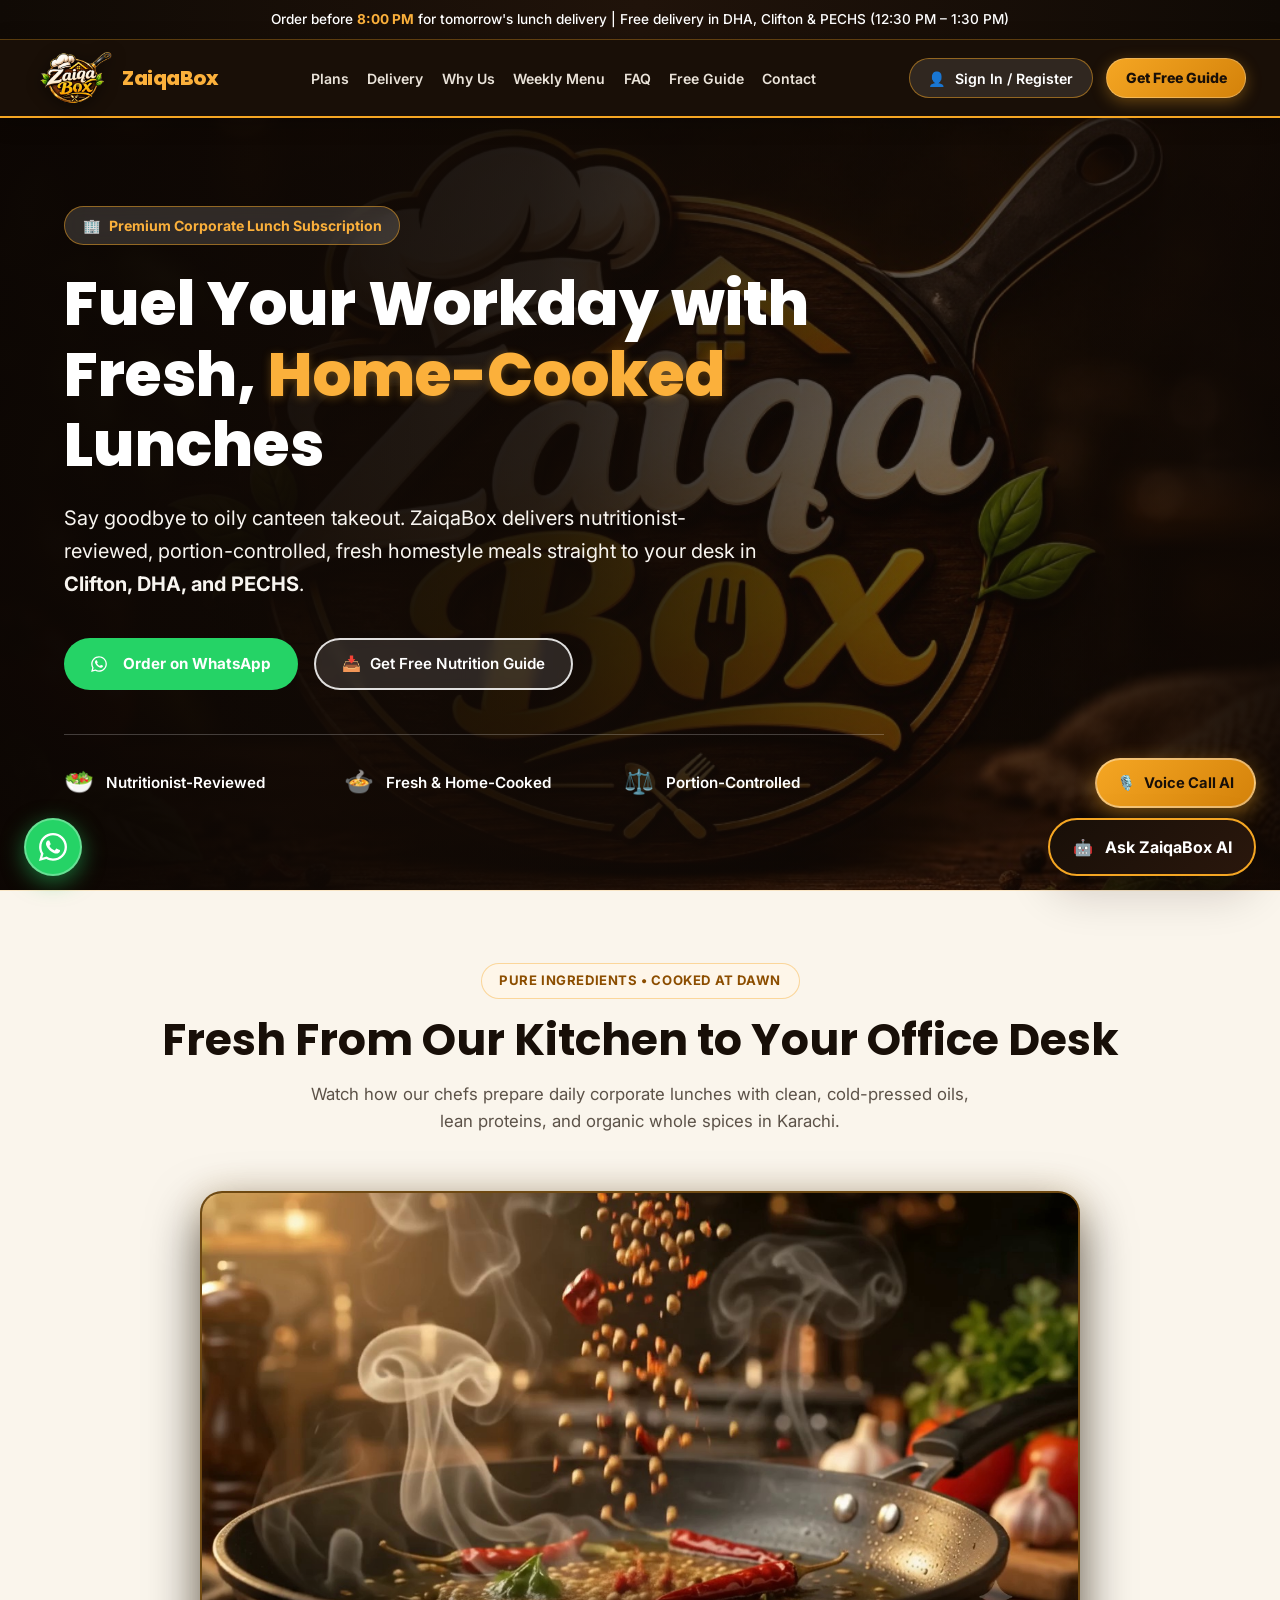
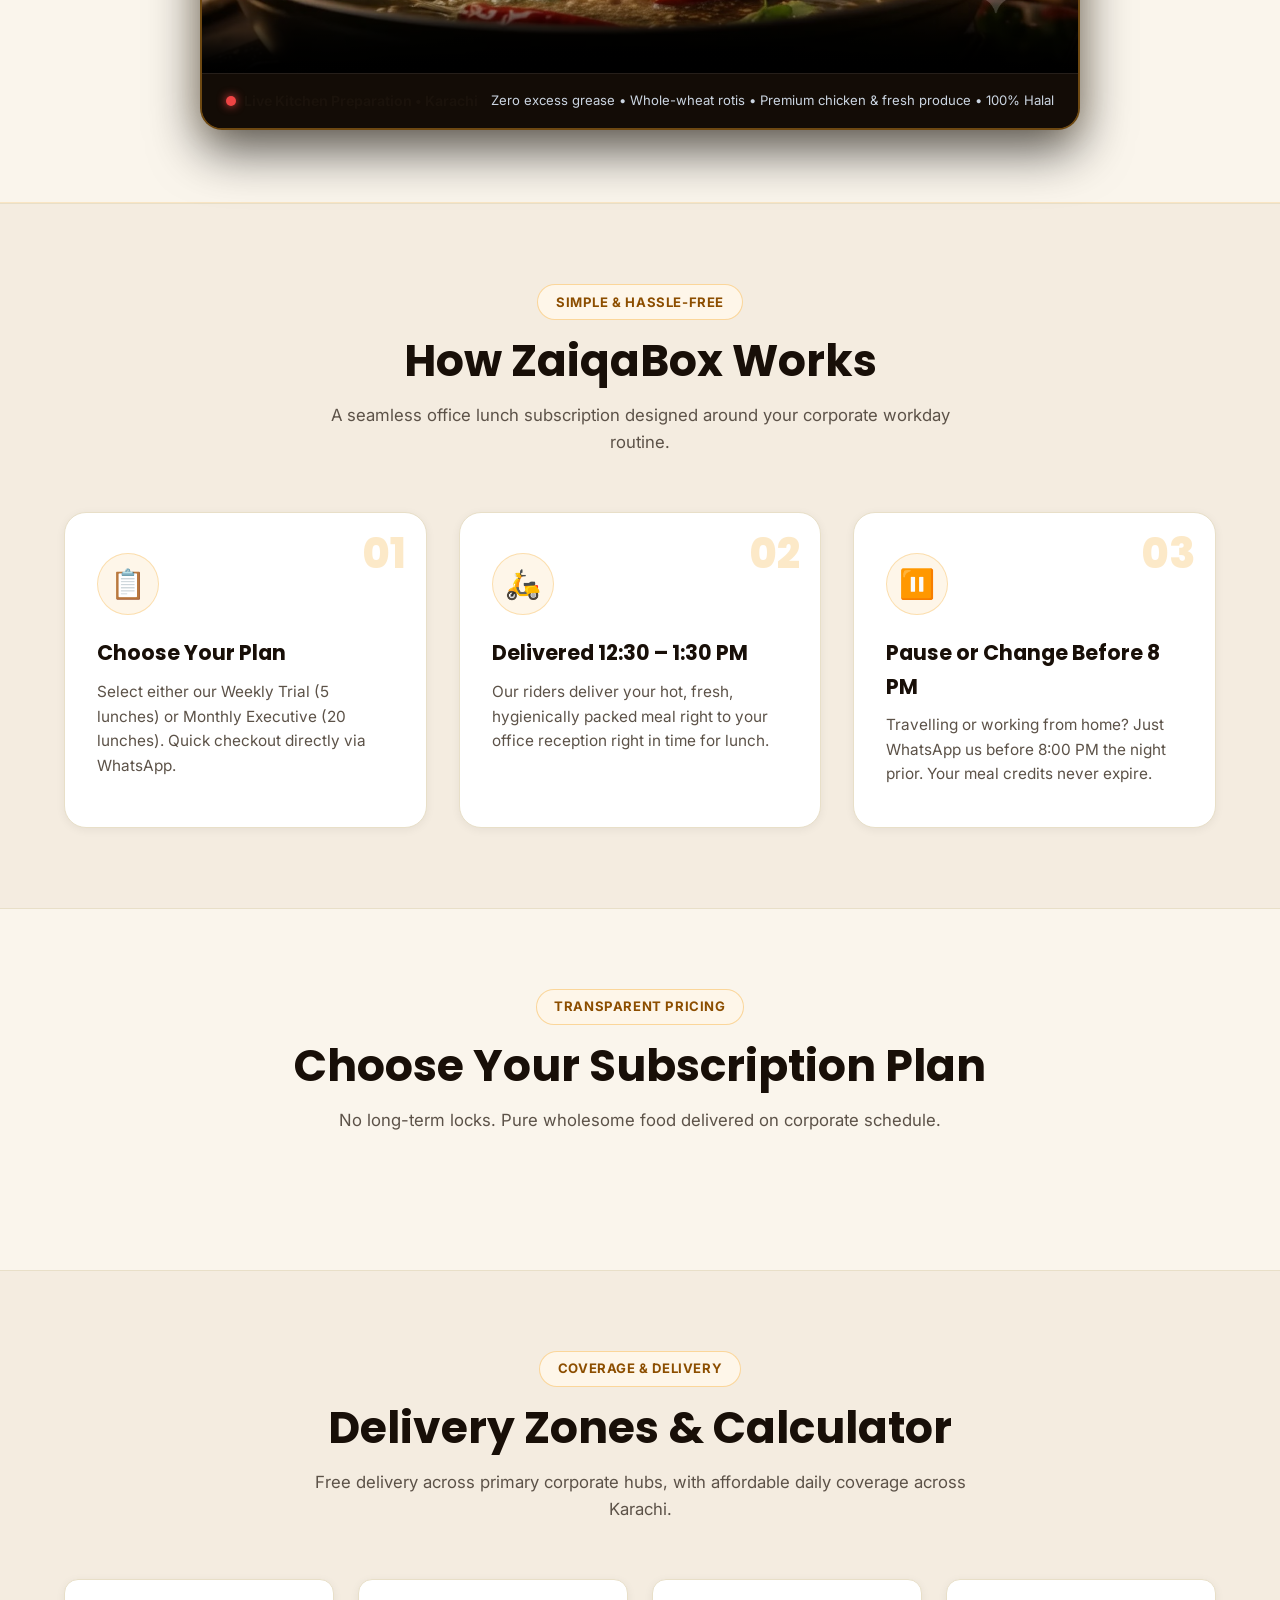
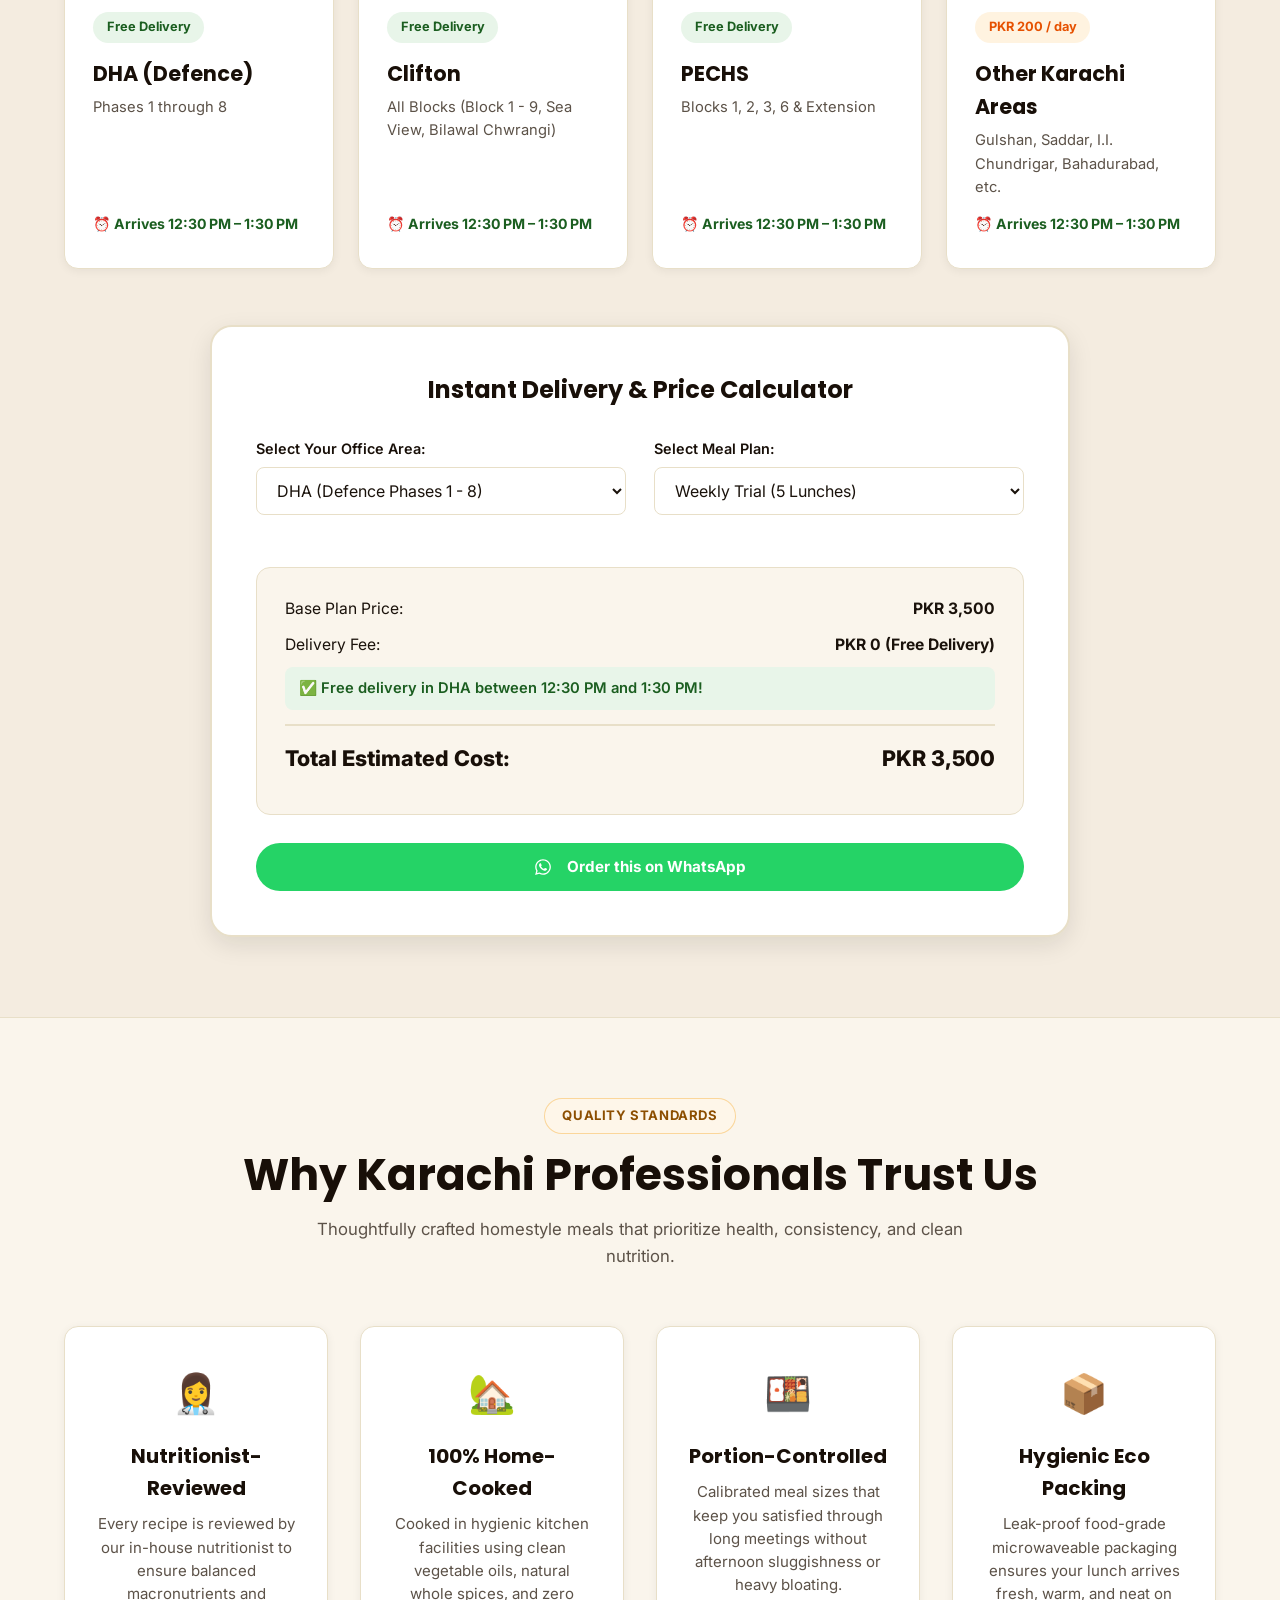
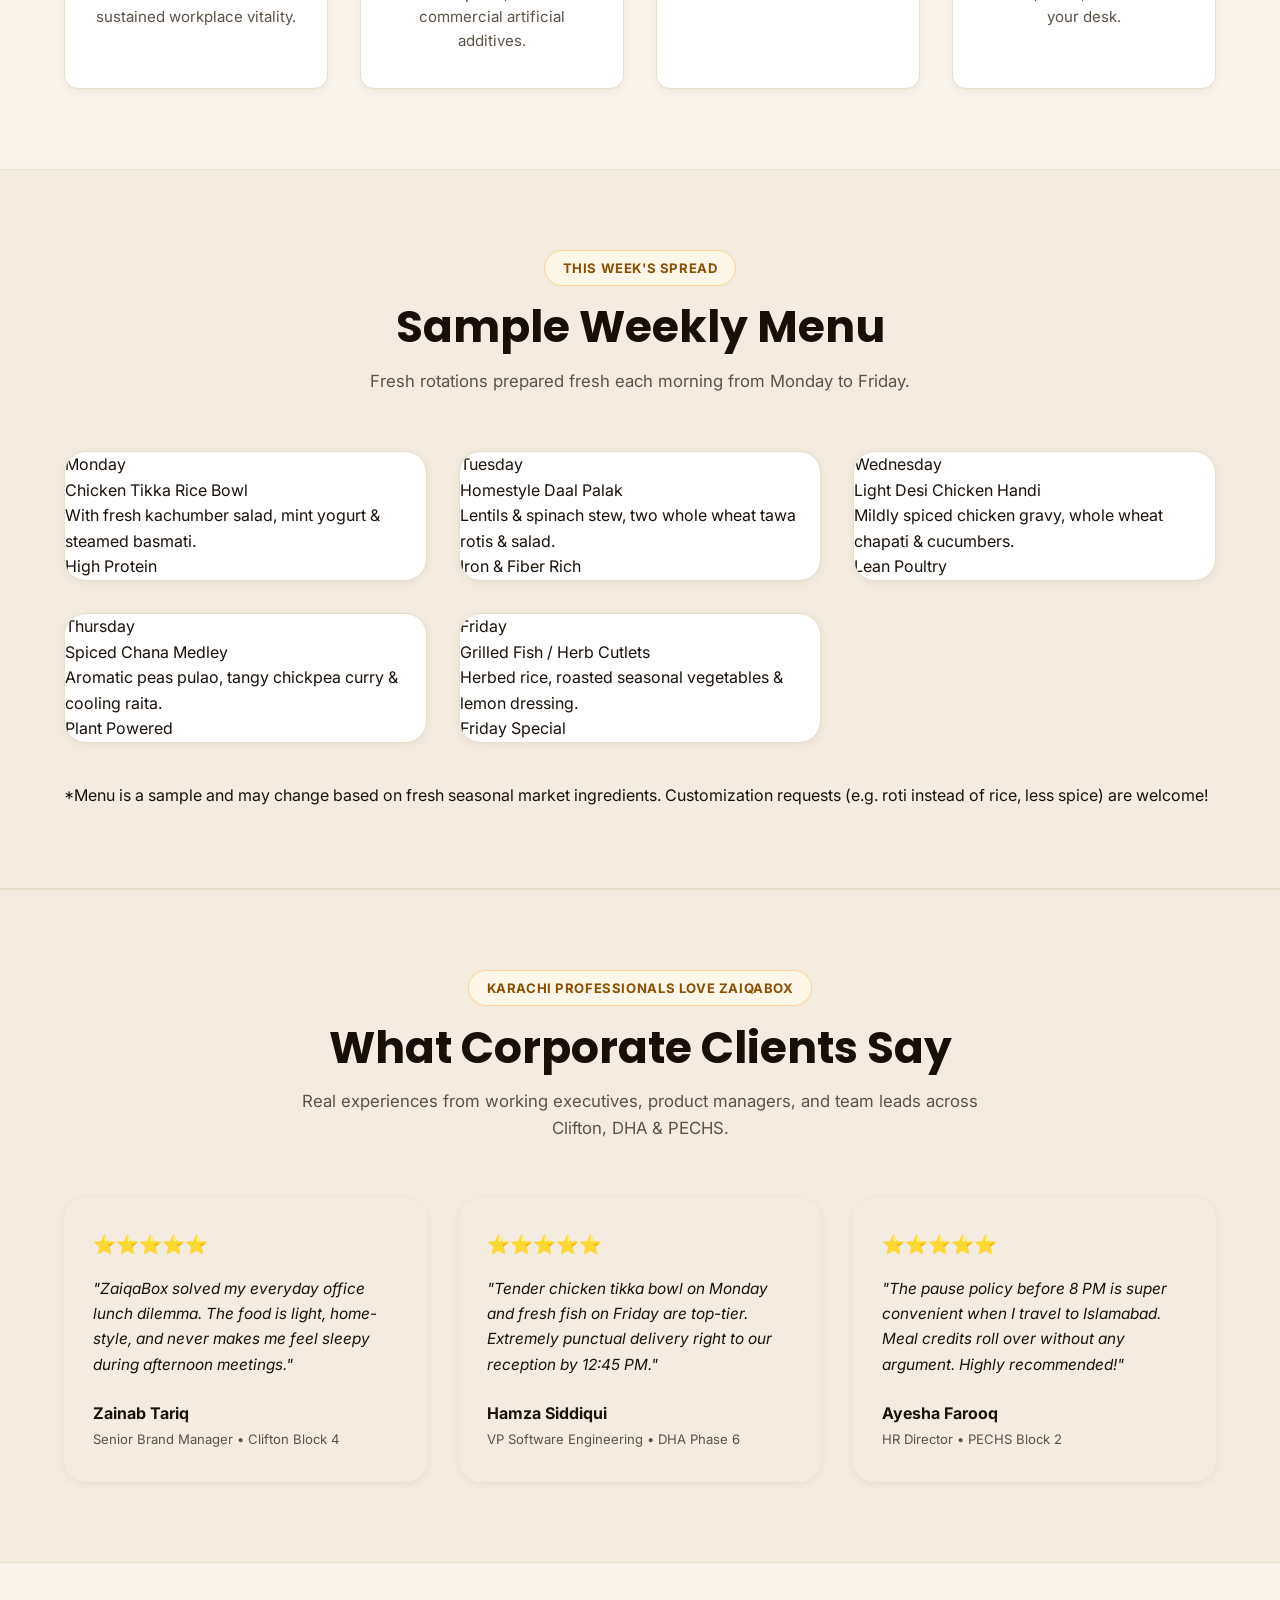
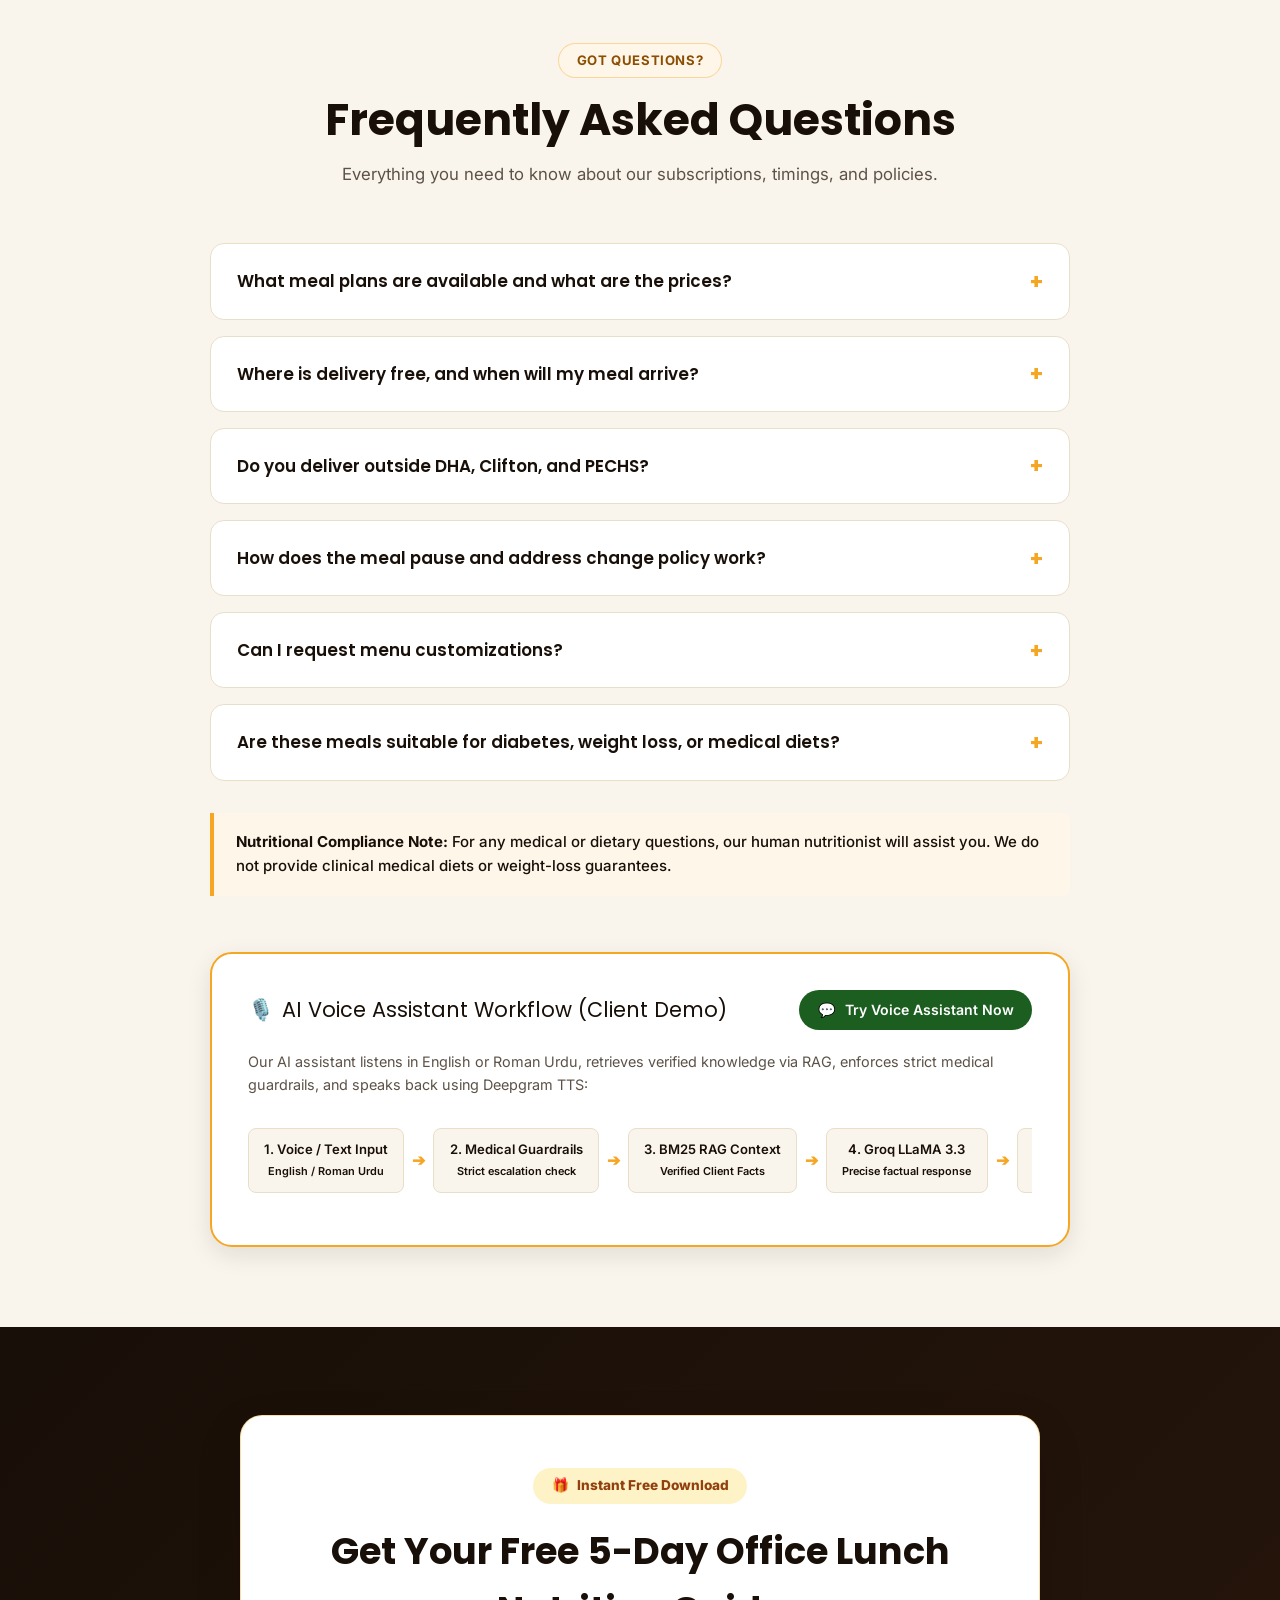
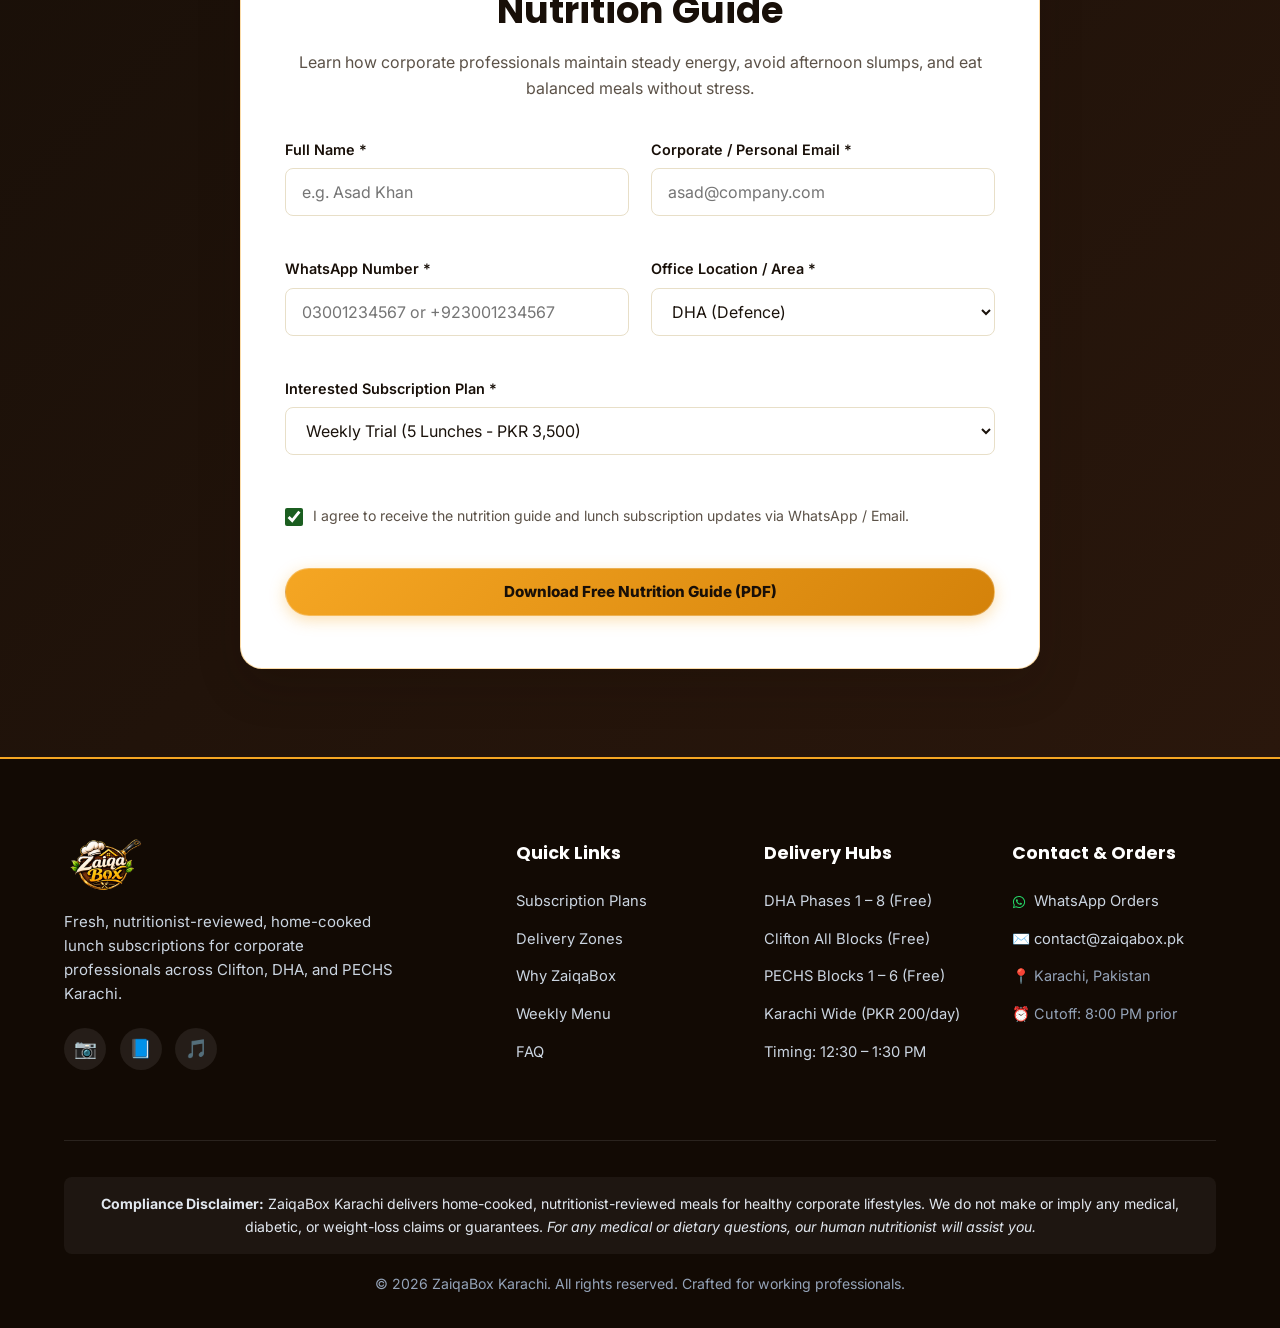
==== frontend/index.html @ a91b589f "Fix admin website navbar state, switch to login tab upon registration, and support admin email alias" ====
<!DOCTYPE html>
<html lang="en">
<head>
  <meta charset="UTF-8">
  <meta name="viewport" content="width=device-width, initial-scale=1.0">
  <title>ZaiqaBox Karachi | Fresh Home-Cooked Corporate Lunch Subscriptions</title>
  <meta name="description" content="Nutritious, home-cooked, portion-controlled healthy lunch boxes for corporate professionals in DHA, Clifton, and PECHS Karachi. Free daily delivery 12:30 PM - 1:30 PM.">
  <meta name="keywords" content="corporate lunch Karachi, office lunch delivery Karachi, healthy meal subscription Karachi, DHA Clifton PECHS lunch box, fresh home cooked food">
  
  <!-- Open Graph / Facebook -->
  <meta property="og:type" content="website">
  <meta property="og:url" content="https://zaiqabox.pk/">
  <meta property="og:title" content="ZaiqaBox Karachi | Home-Cooked Office Lunch Subscriptions">
  <meta property="og:description" content="Healthy, nutritionist-reviewed office lunches delivered fresh to your desk in DHA, Clifton & PECHS.">
  <meta property="og:image" content="assets/banner.jpg">

  <!-- Favicon -->
  <link rel="icon" type="image/png" href="assets/logo.png?v=5.0">
  <link rel="apple-touch-icon" href="assets/logo.png?v=5.0">

  <!-- Google Fonts Preconnect & Async Display -->
  <link rel="preconnect" href="https://fonts.googleapis.com">
  <link rel="preconnect" href="https://fonts.gstatic.com" crossorigin>
  <link href="https://fonts.googleapis.com/css2?family=Inter:wght@400;500;600;700&family=Poppins:wght@600;700;800&display=swap" rel="stylesheet">

  <!-- Stylesheet (Cache-Busted v7.0) -->
  <link rel="stylesheet" href="css/style.css?v=7.0">

  <script>
    // Zero-lag session check: If user refreshes or has already seen intro, skip immediately!
    if (sessionStorage.getItem('zaiqabox_intro_seen')) {
      document.documentElement.classList.add('skip-intro');
    }
  </script>

  <!-- JSON-LD Structured Data -->
  <script type="application/ld+json">
  {
    "@context": "https://schema.org",
    "@type": "FoodEstablishment",
    "name": "ZaiqaBox Karachi",
    "image": "assets/banner.jpg",
    "logo": "assets/logo.png",
    "url": "https://zaiqabox.pk",
    "telephone": "+923378034564",
    "priceRange": "PKR 3500 - PKR 12500",
    "servesCuisine": "Pakistani Homestyle, Healthy Corporate Lunches",
    "address": {
      "@type": "PostalAddress",
      "addressLocality": "Karachi",
      "addressRegion": "Sindh",
      "addressCountry": "PK"
    },
    "areaServed": [
      { "@type": "AdministrativeArea", "name": "DHA Karachi" },
      { "@type": "AdministrativeArea", "name": "Clifton Karachi" },
      { "@type": "AdministrativeArea", "name": "PECHS Karachi" }
    ],
    "description": "ZaiqaBox delivers home-cooked, portion-controlled, nutritionist-reviewed lunch boxes to corporate professionals across Karachi."
  }
  </script>
</head>
<body class="splash-loading">

  <!-- CINEMATIC LOGO BREAK / SHATTER INTRO SPLASH -->
  <div id="introSplash" class="intro-splash-screen" aria-label="ZaiqaBox Intro">
    <!-- Left & Right Dark Luxury Curtains -->
    <div class="splash-curtain curtain-left"></div>
    <div class="splash-curtain curtain-right"></div>

    <!-- Center Stage -->
    <div class="splash-center-stage">
      <!-- The Shattering Logo Container -->
      <div class="splash-logo-box">
        <!-- Left Shatter Half -->
        <div class="logo-half half-left">
          <img src="assets/logo.png?v=7.0" alt="ZaiqaBox Logo" class="splash-logo-img">
        </div>

        <!-- Right Shatter Half -->
        <div class="logo-half half-right">
          <img src="assets/logo.png?v=7.0" alt="ZaiqaBox Logo" class="splash-logo-img">
        </div>

        <!-- Dynamic Electric Fracture Line -->
        <svg class="splash-crack-svg" viewBox="0 0 340 226">
          <path class="crack-path" d="M 170 0 L 156 50 L 184 100 L 163 147 L 180 185 L 170 226" />
        </svg>
      </div>

      <div class="splash-brand-tag">Fresh Corporate Lunches &bull; Karachi</div>
    </div>

    <!-- Skip Button -->
    <button type="button" id="skipSplashBtn" class="splash-skip-btn" aria-label="Skip Intro">Skip &rarr;</button>
  </div>

  <!-- Top Announcement Bar -->
  <aside class="announcement-bar" id="announcementBar" aria-label="Daily Notice">
    <div class="container">
      <span id="announcementText">Order before <strong>8:00 PM</strong> for tomorrow's lunch delivery | Free delivery in DHA, Clifton & PECHS (12:30 PM – 1:30 PM)</span>
    </div>
  </aside>

  <!-- Sticky Navbar -->
  <header class="navbar" id="navbar">
    <div class="container nav-container">
      <a href="#hero" class="nav-logo-link" aria-label="ZaiqaBox Karachi Home">
        <img src="assets/logo.png?v=5.0" alt="ZaiqaBox Karachi Logo" class="nav-logo-img" id="navLogo">
        <span class="nav-logo-text">ZaiqaBox</span>
      </a>

      <nav aria-label="Primary Navigation">
        <ul class="nav-menu" id="navMenu">
          <li><a href="#plans" class="nav-link">Plans</a></li>
          <li><a href="#delivery" class="nav-link">Delivery</a></li>
          <li><a href="#why-us" class="nav-link">Why Us</a></li>
          <li><a href="#menu" class="nav-link">Weekly Menu</a></li>
          <li><a href="#faq" class="nav-link">FAQ</a></li>
          <li><a href="#lead-capture" class="nav-link">Free Guide</a></li>
          <li><a href="#contact" class="nav-link">Contact</a></li>
        </ul>
      </nav>

      <div class="nav-actions">
        <!-- User Account / Auth Actions -->
        <div id="guestNavActions" style="display: flex; gap: 0.5rem; align-items: center;">
          <button class="btn btn-sm btn-nav-auth" id="openAuthModalBtn">
            <span>👤</span> Sign In / Register
          </button>
        </div>

        <div id="userNavActions" style="display: none; align-items: center; gap: 0.5rem;">
          <button class="user-pill-btn" id="openDashboardBtn" style="display: flex; align-items: center; gap: 8px;">
            <img id="navUserAvatarImg" src="" alt="Profile" style="display: none; width: 24px; height: 24px; border-radius: 50%; object-fit: cover; border: 1.5px solid var(--accent);">
            <span class="user-avatar-dot" id="navUserAvatarDot"></span>
            <span id="navUserName">Customer</span>
            <span class="user-plan-tag" id="navUserPlanTag">Active</span>
          </button>
        </div>

        <!-- Admin Signed In State -->
        <div id="adminNavActions" style="display: none; align-items: center; gap: 0.5rem;">
          <a href="admin/index.html" class="btn btn-sm" id="navAdminPortalBtn" style="background: var(--accent); color: var(--walnut); font-weight: 700; border-radius: 20px; padding: 6px 14px; text-decoration: none; display: inline-flex; align-items: center; gap: 6px;" title="Open Admin Portal">
            <span>👑</span> Admin Portal
          </a>
          <button type="button" class="btn btn-outline btn-sm" id="navAdminLogoutBtn" style="padding: 5px 10px; font-size: 0.78rem; border-color: rgba(255,255,255,0.35); color: #FFF;">
            Logout
          </button>
        </div>

        <a href="#lead-capture" class="btn btn-accent btn-sm" id="navCtaBtn">Get Free Guide</a>
        <button class="hamburger-btn" id="hamburgerBtn" aria-label="Toggle navigation menu" aria-expanded="false">
          <span></span>
          <span></span>
          <span></span>
        </button>
      </div>
    </div>
  </header>

  <!-- 1. Hero Section with Banner -->
  <section class="hero-section" id="hero">
    <img src="assets/banner.jpg" alt="ZaiqaBox Karachi Fresh Corporate Lunch" class="hero-banner-bg" id="heroBanner">
    <div class="hero-overlay"></div>
    <div class="container">
      <div class="hero-content">
        <div class="hero-badge">
          <span>🏢</span> Premium Corporate Lunch Subscription
        </div>
        <h1 class="hero-title">
          Fuel Your Workday with Fresh, <span>Home-Cooked</span> Lunches
        </h1>
        <p class="hero-desc">
          Say goodbye to oily canteen takeout. ZaiqaBox delivers nutritionist-reviewed, portion-controlled, fresh homestyle meals straight to your desk in <strong>Clifton, DHA, and PECHS</strong>.
        </p>
        <div class="hero-buttons">
          <a href="#" class="btn btn-whatsapp" id="heroWhatsappBtn" target="_blank" rel="noopener">
            <svg viewBox="0 0 448 512" width="18" height="18" fill="currentColor" style="vertical-align: middle; margin-right: 6px;"><path d="M380.9 97.1C339 55.1 283.2 32 223.9 32c-122.4 0-222 99.6-222 222 0 39.1 10.2 77.3 29.6 111L0 480l117.7-30.9c32.4 17.7 68.9 27 106.1 27h.1c122.3 0 224.1-99.6 224.1-222 0-59.3-25.2-115-67.1-157zm-157 341.6c-33.2 0-65.7-8.9-94-25.7l-6.7-4-69.8 18.3L72 359.2l-4.4-7c-18.5-29.4-28.2-63.3-28.2-98.2 0-101.7 82.8-184.5 184.6-184.5 49.3 0 95.6 19.2 130.4 54.1 34.8 34.9 56.2 81.2 56.1 130.5 0 101.8-84.9 184.6-186.6 184.6zm101.2-138.2c-5.5-2.8-32.8-16.2-37.9-18-5.1-1.9-8.8-2.8-12.5 2.8-3.7 5.6-14.3 18-17.6 21.8-3.2 3.7-6.5 4.2-12 1.4-32.6-16.3-54-29.1-75.5-66-5.7-9.8 5.7-9.1 16.3-30.3 1.8-3.7.9-6.9-.5-9.7-1.4-2.8-12.5-30.1-17.1-41.2-4.5-10.8-9.1-9.3-12.5-9.5-3.2-.2-6.9-.2-10.6-.2-3.7 0-9.7 1.4-14.8 6.9-5.1 5.6-19.4 19-19.4 46.3 0 27.3 19.9 53.7 22.6 57.4 2.8 3.7 39.1 59.7 94.8 83.8 35.2 15.2 49 16.5 66.6 13.9 10.7-1.6 32.8-13.4 37.4-26.4 4.6-13 4.6-24.1 3.2-26.4-1.3-2.5-5-3.9-10.5-6.6z"/></svg>
            <span>Order on WhatsApp</span>
          </a>
          <a href="#lead-capture" class="btn btn-outline-white">
            <span>📥</span> Get Free Nutrition Guide
          </a>
        </div>

        <div class="trust-badges-bar">
          <div class="trust-item">
            <span class="trust-icon">🥗</span>
            <span>Nutritionist-Reviewed</span>
          </div>
          <div class="trust-item">
            <span class="trust-icon">🍲</span>
            <span>Fresh &amp; Home-Cooked</span>
          </div>
          <div class="trust-item">
            <span class="trust-icon">⚖️</span>
            <span>Portion-Controlled</span>
          </div>
        </div>
      </div>
    </div>
  </section>

  <!-- 1.5 Video Showcase: Behind The Kitchen -->
  <section class="section kitchen-video-section" id="kitchen-video">
    <div class="container">
      <div class="section-header text-center">
        <span class="section-tag">Pure Ingredients &bull; Cooked at Dawn</span>
        <h2 class="section-title">Fresh From Our Kitchen to Your Office Desk</h2>
        <p class="section-subtitle">Watch how our chefs prepare daily corporate lunches with clean, cold-pressed oils, lean proteins, and organic whole spices in Karachi.</p>
      </div>

      <div class="video-showcase-wrapper">
        <div class="video-frame-card">
          <video 
            id="kitchenVideoPlayer" 
            class="kitchen-video-element" 
            src="assets/videos/zaikabox_kitchen.mp4" 
            poster="assets/videos/kitchen_poster.jpg"
            preload="metadata"
            muted 
            loop 
            playsinline 
            controls>
            Your browser does not support the video tag.
          </video>
          <div class="video-info-strip">
            <div class="video-badge-live">
              <span class="live-dot"></span> Live Kitchen Preparation &bull; Karachi
            </div>
            <div class="video-caption-text">
              Zero excess grease &bull; Whole-wheat rotis &bull; Premium chicken &amp; fresh produce &bull; 100% Halal
            </div>
          </div>
        </div>
      </div>
    </div>
  </section>

  <!-- 2. How It Works -->
  <section class="section section-alt" id="how-it-works">
    <div class="container">
      <div class="section-header text-center">
        <span class="section-tag">Simple &amp; Hassle-Free</span>
        <h2 class="section-title">How ZaiqaBox Works</h2>
        <p class="section-subtitle">A seamless office lunch subscription designed around your corporate workday routine.</p>
      </div>

      <div class="steps-grid">
        <div class="step-card">
          <span class="step-number">01</span>
          <div class="step-icon-wrap">📋</div>
          <h3 class="step-title">Choose Your Plan</h3>
          <p class="step-text">Select either our Weekly Trial (5 lunches) or Monthly Executive (20 lunches). Quick checkout directly via WhatsApp.</p>
        </div>

        <div class="step-card">
          <span class="step-number">02</span>
          <div class="step-icon-wrap">🛵</div>
          <h3 class="step-title">Delivered 12:30 – 1:30 PM</h3>
          <p class="step-text">Our riders deliver your hot, fresh, hygienically packed meal right to your office reception right in time for lunch.</p>
        </div>

        <div class="step-card">
          <span class="step-number">03</span>
          <div class="step-icon-wrap">⏸️</div>
          <h3 class="step-title">Pause or Change Before 8 PM</h3>
          <p class="step-text">Travelling or working from home? Just WhatsApp us before 8:00 PM the night prior. Your meal credits never expire.</p>
        </div>
      </div>
    </div>
  </section>

  <!-- 3. Meal Plans & Pricing -->
  <section class="section" id="plans">
    <div class="container">
      <div class="section-header text-center">
        <span class="section-tag">Transparent Pricing</span>
        <h2 class="section-title">Choose Your Subscription Plan</h2>
        <p class="section-subtitle">No long-term locks. Pure wholesome food delivered on corporate schedule.</p>
      </div>

      <div class="pricing-grid" id="pricingGrid">
        <!-- Rendered dynamically from config.js -->
      </div>
    </div>
  </section>

  <!-- 4. Delivery Zones & Price Calculator -->
  <section class="section section-alt" id="delivery">
    <div class="container">
      <div class="section-header text-center">
        <span class="section-tag">Coverage &amp; Delivery</span>
        <h2 class="section-title">Delivery Zones &amp; Calculator</h2>
        <p class="section-subtitle">Free delivery across primary corporate hubs, with affordable daily coverage across Karachi.</p>
      </div>

      <!-- Zone Cards -->
      <div class="delivery-grid" id="deliveryZonesGrid">
        <!-- Rendered dynamically from config.js -->
      </div>

      <!-- Interactive Delivery & Price Calculator -->
      <div class="calc-box">
        <h3 class="calc-title">Instant Delivery &amp; Price Calculator</h3>
        <div class="calc-controls">
          <div class="form-group">
            <label for="calcAreaSelect" class="form-label">Select Your Office Area:</label>
            <select id="calcAreaSelect" class="form-select">
              <option value="DHA">DHA (Defence Phases 1 - 8)</option>
              <option value="Clifton">Clifton (All Blocks)</option>
              <option value="PECHS">PECHS (Blocks 1 - 6)</option>
              <option value="Other">Other Karachi Area (Gulshan, Saddar, etc.)</option>
            </select>
          </div>

          <div class="form-group">
            <label for="calcPlanSelect" class="form-label">Select Meal Plan:</label>
            <select id="calcPlanSelect" class="form-select">
              <option value="weekly">Weekly Trial (5 Lunches)</option>
              <option value="monthly">Monthly Executive (20 Lunches)</option>
            </select>
          </div>
        </div>

        <div class="calc-result-panel">
          <div class="calc-row">
            <span>Base Plan Price:</span>
            <strong id="calcBasePrice">PKR 3,500</strong>
          </div>
          <div class="calc-row">
            <span>Delivery Fee:</span>
            <strong id="calcDeliveryFee">PKR 0 (Free Delivery)</strong>
          </div>
          <div class="delivery-badge-note free" id="calcDeliveryNote">
            ✅ Free delivery between 12:30 PM and 1:30 PM!
          </div>
          <div class="calc-row total">
            <span>Total Estimated Cost:</span>
            <span id="calcTotalPrice">PKR 3,500</span>
          </div>
        </div>

        <a href="#" class="btn btn-whatsapp btn-block" id="calcOrderBtn" target="_blank" rel="noopener">
          <svg viewBox="0 0 448 512" width="18" height="18" fill="currentColor" style="vertical-align: middle; margin-right: 6px;"><path d="M380.9 97.1C339 55.1 283.2 32 223.9 32c-122.4 0-222 99.6-222 222 0 39.1 10.2 77.3 29.6 111L0 480l117.7-30.9c32.4 17.7 68.9 27 106.1 27h.1c122.3 0 224.1-99.6 224.1-222 0-59.3-25.2-115-67.1-157zm-157 341.6c-33.2 0-65.7-8.9-94-25.7l-6.7-4-69.8 18.3L72 359.2l-4.4-7c-18.5-29.4-28.2-63.3-28.2-98.2 0-101.7 82.8-184.5 184.6-184.5 49.3 0 95.6 19.2 130.4 54.1 34.8 34.9 56.2 81.2 56.1 130.5 0 101.8-84.9 184.6-186.6 184.6zm101.2-138.2c-5.5-2.8-32.8-16.2-37.9-18-5.1-1.9-8.8-2.8-12.5 2.8-3.7 5.6-14.3 18-17.6 21.8-3.2 3.7-6.5 4.2-12 1.4-32.6-16.3-54-29.1-75.5-66-5.7-9.8 5.7-9.1 16.3-30.3 1.8-3.7.9-6.9-.5-9.7-1.4-2.8-12.5-30.1-17.1-41.2-4.5-10.8-9.1-9.3-12.5-9.5-3.2-.2-6.9-.2-10.6-.2-3.7 0-9.7 1.4-14.8 6.9-5.1 5.6-19.4 19-19.4 46.3 0 27.3 19.9 53.7 22.6 57.4 2.8 3.7 39.1 59.7 94.8 83.8 35.2 15.2 49 16.5 66.6 13.9 10.7-1.6 32.8-13.4 37.4-26.4 4.6-13 4.6-24.1 3.2-26.4-1.3-2.5-5-3.9-10.5-6.6z"/></svg>
          <span>Order this on WhatsApp</span>
        </a>
      </div>
    </div>
  </section>

  <!-- 5. Why ZaiqaBox (Trust Section) -->
  <section class="section" id="why-us">
    <div class="container">
      <div class="section-header text-center">
        <span class="section-tag">Quality Standards</span>
        <h2 class="section-title">Why Karachi Professionals Trust Us</h2>
        <p class="section-subtitle">Thoughtfully crafted homestyle meals that prioritize health, consistency, and clean nutrition.</p>
      </div>

      <div class="trust-grid">
        <div class="trust-card">
          <div class="trust-card-icon">👩‍⚕️</div>
          <h3 class="trust-card-title">Nutritionist-Reviewed</h3>
          <p class="trust-card-desc">Every recipe is reviewed by our in-house nutritionist to ensure balanced macronutrients and sustained workplace vitality.</p>
        </div>

        <div class="trust-card">
          <div class="trust-card-icon">🏡</div>
          <h3 class="trust-card-title">100% Home-Cooked</h3>
          <p class="trust-card-desc">Cooked in hygienic kitchen facilities using clean vegetable oils, natural whole spices, and zero commercial artificial additives.</p>
        </div>

        <div class="trust-card">
          <div class="trust-card-icon">🍱</div>
          <h3 class="trust-card-title">Portion-Controlled</h3>
          <p class="trust-card-desc">Calibrated meal sizes that keep you satisfied through long meetings without afternoon sluggishness or heavy bloating.</p>
        </div>

        <div class="trust-card">
          <div class="trust-card-icon">📦</div>
          <h3 class="trust-card-title">Hygienic Eco Packing</h3>
          <p class="trust-card-desc">Leak-proof food-grade microwaveable packaging ensures your lunch arrives fresh, warm, and neat on your desk.</p>
        </div>
      </div>
    </div>
  </section>

  <!-- 6. Sample Weekly Menu -->
  <section class="section section-alt" id="menu">
    <div class="container">
      <div class="section-header text-center">
        <span class="section-tag">This Week's Spread</span>
        <h2 class="section-title">Sample Weekly Menu</h2>
        <p class="section-subtitle">Fresh rotations prepared fresh each morning from Monday to Friday.</p>
      </div>

      <div class="menu-grid" id="menuGrid">
        <div class="menu-card">
          <div class="menu-day">Monday</div>
          <div class="menu-dish">Chicken Tikka Rice Bowl</div>
          <div class="menu-sides">With fresh kachumber salad, mint yogurt &amp; steamed basmati.</div>
          <div class="menu-badge">High Protein</div>
        </div>

        <div class="menu-card">
          <div class="menu-day">Tuesday</div>
          <div class="menu-dish">Homestyle Daal Palak</div>
          <div class="menu-sides">Lentils &amp; spinach stew, two whole wheat tawa rotis &amp; salad.</div>
          <div class="menu-badge">Iron &amp; Fiber Rich</div>
        </div>

        <div class="menu-card">
          <div class="menu-day">Wednesday</div>
          <div class="menu-dish">Light Desi Chicken Handi</div>
          <div class="menu-sides">Mildly spiced chicken gravy, whole wheat chapati &amp; cucumbers.</div>
          <div class="menu-badge">Lean Poultry</div>
        </div>

        <div class="menu-card">
          <div class="menu-day">Thursday</div>
          <div class="menu-dish">Spiced Chana Medley</div>
          <div class="menu-sides">Aromatic peas pulao, tangy chickpea curry &amp; cooling raita.</div>
          <div class="menu-badge">Plant Powered</div>
        </div>

        <div class="menu-card">
          <div class="menu-day">Friday</div>
          <div class="menu-dish">Grilled Fish / Herb Cutlets</div>
          <div class="menu-sides">Herbed rice, roasted seasonal vegetables &amp; lemon dressing.</div>
          <div class="menu-badge">Friday Special</div>
        </div>
      </div>

      <p class="menu-disclaimer-note">
        *Menu is a sample and may change based on fresh seasonal market ingredients. Customization requests (e.g. roti instead of rice, less spice) are welcome!
      </p>
    </div>
  </section>

  <!-- 6.5 Customer Testimonials / Verified Corporate Reviews -->
  <section class="section section-alt" id="testimonials">
    <div class="container">
      <div class="section-header text-center">
        <span class="section-tag">Karachi Professionals Love ZaiqaBox</span>
        <h2 class="section-title">What Corporate Clients Say</h2>
        <p class="section-subtitle">Real experiences from working executives, product managers, and team leads across Clifton, DHA &amp; PECHS.</p>
      </div>

      <div class="testimonials-grid" id="testimonialsGrid">
        <div class="testimonial-card">
          <div class="testimonial-rating">⭐⭐⭐⭐⭐</div>
          <p class="testimonial-text">"ZaiqaBox solved my everyday office lunch dilemma. The food is light, home-style, and never makes me feel sleepy during afternoon meetings."</p>
          <div class="testimonial-author">
            <strong>Zainab Tariq</strong>
            <span>Senior Brand Manager &bull; Clifton Block 4</span>
          </div>
        </div>
        <div class="testimonial-card">
          <div class="testimonial-rating">⭐⭐⭐⭐⭐</div>
          <p class="testimonial-text">"Tender chicken tikka bowl on Monday and fresh fish on Friday are top-tier. Extremely punctual delivery right to our reception by 12:45 PM."</p>
          <div class="testimonial-author">
            <strong>Hamza Siddiqui</strong>
            <span>VP Software Engineering &bull; DHA Phase 6</span>
          </div>
        </div>
        <div class="testimonial-card">
          <div class="testimonial-rating">⭐⭐⭐⭐⭐</div>
          <p class="testimonial-text">"The pause policy before 8 PM is super convenient when I travel to Islamabad. Meal credits roll over without any argument. Highly recommended!"</p>
          <div class="testimonial-author">
            <strong>Ayesha Farooq</strong>
            <span>HR Director &bull; PECHS Block 2</span>
          </div>
        </div>
      </div>
    </div>
  </section>

  <!-- 7. FAQ Accordion -->
  <section class="section" id="faq">
    <div class="container">
      <div class="section-header text-center">
        <span class="section-tag">Got Questions?</span>
        <h2 class="section-title">Frequently Asked Questions</h2>
        <p class="section-subtitle">Everything you need to know about our subscriptions, timings, and policies.</p>
      </div>

      <div class="faq-accordion" id="faqAccordion">
        <div class="faq-item">
          <button class="faq-question-btn" type="button" aria-expanded="false">
            <span>What meal plans are available and what are the prices?</span>
            <span class="faq-icon">+</span>
          </button>
          <div class="faq-answer">
            We offer two straightforward corporate plans: the Weekly Trial (5 lunches, Monday to Friday) for PKR 3,500, and the Monthly Executive (20 lunches, 4 weeks) for PKR 12,500. All meals are home-cooked, portion-controlled, and nutritionist-reviewed.
          </div>
        </div>

        <div class="faq-item">
          <button class="faq-question-btn" type="button" aria-expanded="false">
            <span>Where is delivery free, and when will my meal arrive?</span>
            <span class="faq-icon">+</span>
          </button>
          <div class="faq-answer">
            Delivery is completely free across Defence (DHA), Clifton, and PECHS. All lunches are delivered every workday between 12:30 PM and 1:30 PM, right in time for lunch breaks.
          </div>
        </div>

        <div class="faq-item">
          <button class="faq-question-btn" type="button" aria-expanded="false">
            <span>Do you deliver outside DHA, Clifton, and PECHS?</span>
            <span class="faq-icon">+</span>
          </button>
          <div class="faq-answer">
            Yes! For corporate offices located outside these zones (such as Gulshan-e-Iqbal, Saddar, Bahadurabad, I.I. Chundrigar Road, etc.), a nominal delivery charge of PKR 200 per day applies.
          </div>
        </div>

        <div class="faq-item">
          <button class="faq-question-btn" type="button" aria-expanded="false">
            <span>How does the meal pause and address change policy work?</span>
            <span class="faq-icon">+</span>
          </button>
          <div class="faq-answer">
            If you need to pause your delivery or change your drop-off address, simply notify us on WhatsApp before 8:00 PM the night prior. Because fresh ingredient procurement and preparation begin at dawn, changes after 8:00 PM cannot be accommodated. Paused meal credits roll forward!
          </div>
        </div>

        <div class="faq-item">
          <button class="faq-question-btn" type="button" aria-expanded="false">
            <span>Can I request menu customizations?</span>
            <span class="faq-icon">+</span>
          </button>
          <div class="faq-answer">
            Yes, minor preferences such as swapping rice for whole-wheat rotis or requesting lower spice levels are gladly accommodated. Just mention your preference when ordering.
          </div>
        </div>

        <div class="faq-item">
          <button class="faq-question-btn" type="button" aria-expanded="false">
            <span>Are these meals suitable for diabetes, weight loss, or medical diets?</span>
            <span class="faq-icon">+</span>
          </button>
          <div class="faq-answer">
            ZaiqaBox meals are portion-controlled and nutritionist-reviewed for balanced corporate wellness. However, we never make medical, diabetic, or weight-loss claims or guarantees. <strong>For any medical or dietary questions, our human nutritionist will assist you.</strong>
          </div>
        </div>
      </div>

      <div class="faq-compliance-callout">
        <strong>Nutritional Compliance Note:</strong> For any medical or dietary questions, our human nutritionist will assist you. We do not provide clinical medical diets or weight-loss guarantees.
      </div>

      <!-- Voice FAQ Interactive Demonstration Panel -->
      <div class="voice-demo-card" id="voiceDemoCard">
        <div class="voice-demo-header">
          <div class="voice-demo-title">
            <span>🎙️</span> AI Voice Assistant Workflow (Client Demo)
          </div>
          <button class="btn btn-primary btn-sm" id="openVoiceInChatBtn">
            <span>💬</span> Try Voice Assistant Now
          </button>
        </div>
        <p style="font-size: 0.9rem; color: var(--text-muted); margin-bottom: 1rem;">
          Our AI assistant listens in English or Roman Urdu, retrieves verified knowledge via RAG, enforces strict medical guardrails, and speaks back using Deepgram TTS:
        </p>
        <div class="voice-flow-diagram">
          <div class="flow-step-node">1. Voice / Text Input<br><small>English / Roman Urdu</small></div>
          <span class="flow-arrow">➔</span>
          <div class="flow-step-node">2. Medical Guardrails<br><small>Strict escalation check</small></div>
          <span class="flow-arrow">➔</span>
          <div class="flow-step-node">3. BM25 RAG Context<br><small>Verified Client Facts</small></div>
          <span class="flow-arrow">➔</span>
          <div class="flow-step-node">4. Groq LLaMA 3.3<br><small>Precise factual response</small></div>
          <span class="flow-arrow">➔</span>
          <div class="flow-step-node">5. Deepgram TTS<br><small>Audio Playback</small></div>
        </div>
      </div>
    </div>
  </section>

  <!-- 8. Lead Capture Section -->
  <section class="lead-section" id="lead-capture">
    <div class="container">
      <div class="lead-wrapper">
        <div class="lead-header">
          <div class="lead-incentive-pill">
            <span>🎁</span> Instant Free Download
          </div>
          <h2 class="lead-title">Get Your Free 5-Day Office Lunch Nutrition Guide</h2>
          <p class="lead-subtitle">
            Learn how corporate professionals maintain steady energy, avoid afternoon slumps, and eat balanced meals without stress.
          </p>
        </div>

        <!-- Form State -->
        <form id="leadForm" novalidate>
          <div class="lead-form-grid">
            <div class="form-group">
              <label for="leadName" class="form-label">Full Name *</label>
              <input type="text" id="leadName" name="name" class="form-input" placeholder="e.g. Asad Khan" required>
              <span class="form-error-msg" id="nameError">Please enter your full name.</span>
            </div>

            <div class="form-group">
              <label for="leadEmail" class="form-label">Corporate / Personal Email *</label>
              <input type="email" id="leadEmail" name="email" class="form-input" placeholder="asad@company.com" required>
              <span class="form-error-msg" id="emailError">Please enter a valid email address.</span>
            </div>

            <div class="form-group">
              <label for="leadWhatsapp" class="form-label">WhatsApp Number *</label>
              <input type="tel" id="leadWhatsapp" name="whatsapp" class="form-input" placeholder="03001234567 or +923001234567" required>
              <span class="form-error-msg" id="whatsappError">Please enter a valid Pakistani number (03XXXXXXXXX).</span>
            </div>

            <div class="form-group">
              <label for="leadArea" class="form-label">Office Location / Area *</label>
              <select id="leadArea" name="area" class="form-select" required>
                <option value="DHA">DHA (Defence)</option>
                <option value="Clifton">Clifton</option>
                <option value="PECHS">PECHS</option>
                <option value="Other">Other Karachi Area</option>
              </select>
            </div>

            <div class="form-group full-col">
              <label for="leadPlan" class="form-label">Interested Subscription Plan *</label>
              <select id="leadPlan" name="plan" class="form-select" required>
                <option value="Weekly Trial">Weekly Trial (5 Lunches - PKR 3,500)</option>
                <option value="Monthly Executive">Monthly Executive (20 Lunches - PKR 12,500)</option>
                <option value="Not sure yet">Not sure yet (Exploring options)</option>
              </select>
            </div>

            <div class="form-group full-col">
              <label class="form-checkbox-label">
                <input type="checkbox" id="leadConsent" required checked>
                <span>I agree to receive the nutrition guide and lunch subscription updates via WhatsApp / Email.</span>
              </label>
              <span class="form-error-msg" id="consentError">Consent is required to download the guide.</span>
            </div>
          </div>

          <button type="submit" class="btn btn-accent btn-block" id="leadSubmitBtn">
            <span id="leadBtnText">Download Free Nutrition Guide (PDF)</span>
            <span id="leadBtnSpinner" style="display: none;">⏳ Saving...</span>
          </button>
        </form>

        <!-- Success State -->
        <div class="lead-success-state" id="leadSuccessState">
          <div class="lead-success-icon">🎉</div>
          <h3 class="lead-success-title">Your Nutrition Guide is Ready!</h3>
          <p class="lead-success-desc">
            Thank you! Your download should start automatically. If it doesn't, click the button below to download your copy immediately.
          </p>
          <div class="lead-download-actions">
            <a href="assets/office_lunch_guide.pdf" download="ZaiqaBox_Office_Nutrition_Guide.pdf" class="btn btn-primary" id="leadManualDownloadBtn">
              <span>📥</span> Download Again
            </a>
            <a href="#" class="btn btn-whatsapp" id="leadSuccessWhatsappBtn" target="_blank" rel="noopener">
              <svg viewBox="0 0 448 512" width="18" height="18" fill="currentColor" style="vertical-align: middle; margin-right: 6px;"><path d="M380.9 97.1C339 55.1 283.2 32 223.9 32c-122.4 0-222 99.6-222 222 0 39.1 10.2 77.3 29.6 111L0 480l117.7-30.9c32.4 17.7 68.9 27 106.1 27h.1c122.3 0 224.1-99.6 224.1-222 0-59.3-25.2-115-67.1-157zm-157 341.6c-33.2 0-65.7-8.9-94-25.7l-6.7-4-69.8 18.3L72 359.2l-4.4-7c-18.5-29.4-28.2-63.3-28.2-98.2 0-101.7 82.8-184.5 184.6-184.5 49.3 0 95.6 19.2 130.4 54.1 34.8 34.9 56.2 81.2 56.1 130.5 0 101.8-84.9 184.6-186.6 184.6zm101.2-138.2c-5.5-2.8-32.8-16.2-37.9-18-5.1-1.9-8.8-2.8-12.5 2.8-3.7 5.6-14.3 18-17.6 21.8-3.2 3.7-6.5 4.2-12 1.4-32.6-16.3-54-29.1-75.5-66-5.7-9.8 5.7-9.1 16.3-30.3 1.8-3.7.9-6.9-.5-9.7-1.4-2.8-12.5-30.1-17.1-41.2-4.5-10.8-9.1-9.3-12.5-9.5-3.2-.2-6.9-.2-10.6-.2-3.7 0-9.7 1.4-14.8 6.9-5.1 5.6-19.4 19-19.4 46.3 0 27.3 19.9 53.7 22.6 57.4 2.8 3.7 39.1 59.7 94.8 83.8 35.2 15.2 49 16.5 66.6 13.9 10.7-1.6 32.8-13.4 37.4-26.4 4.6-13 4.6-24.1 3.2-26.4-1.3-2.5-5-3.9-10.5-6.6z"/></svg>
              <span>Chat With Us on WhatsApp</span>
            </a>
            <button type="button" class="btn btn-outline" id="leadBackToFormBtn" style="border: 1.5px solid rgba(0,0,0,0.25); background: #ffffff; color: var(--walnut); font-weight: 600; cursor: pointer; padding: 10px 18px; border-radius: var(--radius-sm);">
              <span>↩️</span> Back to Form
            </button>
          </div>
        </div>
      </div>
    </div>
  </section>

  <!-- 9. Footer -->
  <footer class="footer" id="contact">
    <div class="container">
      <div class="footer-grid">
        <div>
          <img src="assets/logo.png" alt="ZaiqaBox Logo" class="footer-logo-img">
          <p class="footer-desc">
            Fresh, nutritionist-reviewed, home-cooked lunch subscriptions for corporate professionals across Clifton, DHA, and PECHS Karachi.
          </p>
          <div class="social-links">
            <a href="https://instagram.com/zaiqabox" class="social-btn" aria-label="Instagram" target="_blank" rel="noopener">📷</a>
            <a href="https://facebook.com/zaiqabox" class="social-btn" aria-label="Facebook" target="_blank" rel="noopener">📘</a>
            <a href="https://tiktok.com/@zaiqabox" class="social-btn" aria-label="TikTok" target="_blank" rel="noopener">🎵</a>
          </div>
        </div>

        <div>
          <h4 class="footer-title">Quick Links</h4>
          <ul class="footer-links">
            <li><a href="#plans">Subscription Plans</a></li>
            <li><a href="#delivery">Delivery Zones</a></li>
            <li><a href="#why-us">Why ZaiqaBox</a></li>
            <li><a href="#menu">Weekly Menu</a></li>
            <li><a href="#faq">FAQ</a></li>
          </ul>
        </div>

        <div>
          <h4 class="footer-title">Delivery Hubs</h4>
          <ul class="footer-links">
            <li><a href="#delivery">DHA Phases 1 – 8 (Free)</a></li>
            <li><a href="#delivery">Clifton All Blocks (Free)</a></li>
            <li><a href="#delivery">PECHS Blocks 1 – 6 (Free)</a></li>
            <li><a href="#delivery">Karachi Wide (PKR 200/day)</a></li>
            <li><a href="#delivery">Timing: 12:30 – 1:30 PM</a></li>
          </ul>
        </div>

        <div>
          <h4 class="footer-title">Contact &amp; Orders</h4>
          <ul class="footer-links">
            <li><a href="#" id="footerWhatsappLink" target="_blank" rel="noopener"><svg viewBox="0 0 448 512" width="14" height="14" fill="#25D366" style="vertical-align: middle; margin-right: 4px;"><path d="M380.9 97.1C339 55.1 283.2 32 223.9 32c-122.4 0-222 99.6-222 222 0 39.1 10.2 77.3 29.6 111L0 480l117.7-30.9c32.4 17.7 68.9 27 106.1 27h.1c122.3 0 224.1-99.6 224.1-222 0-59.3-25.2-115-67.1-157zm-157 341.6c-33.2 0-65.7-8.9-94-25.7l-6.7-4-69.8 18.3L72 359.2l-4.4-7c-18.5-29.4-28.2-63.3-28.2-98.2 0-101.7 82.8-184.5 184.6-184.5 49.3 0 95.6 19.2 130.4 54.1 34.8 34.9 56.2 81.2 56.1 130.5 0 101.8-84.9 184.6-186.6 184.6zm101.2-138.2c-5.5-2.8-32.8-16.2-37.9-18-5.1-1.9-8.8-2.8-12.5 2.8-3.7 5.6-14.3 18-17.6 21.8-3.2 3.7-6.5 4.2-12 1.4-32.6-16.3-54-29.1-75.5-66-5.7-9.8 5.7-9.1 16.3-30.3 1.8-3.7.9-6.9-.5-9.7-1.4-2.8-12.5-30.1-17.1-41.2-4.5-10.8-9.1-9.3-12.5-9.5-3.2-.2-6.9-.2-10.6-.2-3.7 0-9.7 1.4-14.8 6.9-5.1 5.6-19.4 19-19.4 46.3 0 27.3 19.9 53.7 22.6 57.4 2.8 3.7 39.1 59.7 94.8 83.8 35.2 15.2 49 16.5 66.6 13.9 10.7-1.6 32.8-13.4 37.4-26.4 4.6-13 4.6-24.1 3.2-26.4-1.3-2.5-5-3.9-10.5-6.6z"/></svg> WhatsApp Orders</a></li>
            <li><a href="mailto:contact@zaiqabox.pk" id="footerEmailLink">✉️ contact@zaiqabox.pk</a></li>
            <li><span style="color: #94A3B8; font-size: 0.9rem;">📍 Karachi, Pakistan</span></li>
            <li><span style="color: #94A3B8; font-size: 0.9rem;">⏰ Cutoff: 8:00 PM prior</span></li>
          </ul>
        </div>
      </div>

      <div class="footer-bottom">
        <div class="footer-compliance-notice">
          <strong>Compliance Disclaimer:</strong> ZaiqaBox Karachi delivers home-cooked, nutritionist-reviewed meals for healthy corporate lifestyles. We do not make or imply any medical, diabetic, or weight-loss claims or guarantees. <em>For any medical or dietary questions, our human nutritionist will assist you.</em>
        </div>
        <p>&copy; <span id="currentYear">2026</span> ZaiqaBox Karachi. All rights reserved. Crafted for working professionals.</p>
      </div>
    </div>
  </footer>

  <!-- Floating WhatsApp Button (Official Brand Icon) -->
  <a href="https://wa.me/923378034564" class="floating-whatsapp" id="floatingWhatsapp" aria-label="Chat with ZaiqaBox on WhatsApp" target="_blank" rel="noopener">
    <svg viewBox="0 0 448 512" width="32" height="32" fill="#FFFFFF" aria-hidden="true">
      <path d="M380.9 97.1C339 55.1 283.2 32 223.9 32c-122.4 0-222 99.6-222 222 0 39.1 10.2 77.3 29.6 111L0 480l117.7-30.9c32.4 17.7 68.9 27 106.1 27h.1c122.3 0 224.1-99.6 224.1-222 0-59.3-25.2-115-67.1-157zm-157 341.6c-33.2 0-65.7-8.9-94-25.7l-6.7-4-69.8 18.3L72 359.2l-4.4-7c-18.5-29.4-28.2-63.3-28.2-98.2 0-101.7 82.8-184.5 184.6-184.5 49.3 0 95.6 19.2 130.4 54.1 34.8 34.9 56.2 81.2 56.1 130.5 0 101.8-84.9 184.6-186.6 184.6zm101.2-138.2c-5.5-2.8-32.8-16.2-37.9-18-5.1-1.9-8.8-2.8-12.5 2.8-3.7 5.6-14.3 18-17.6 21.8-3.2 3.7-6.5 4.2-12 1.4-32.6-16.3-54-29.1-75.5-66-5.7-9.8 5.7-9.1 16.3-30.3 1.8-3.7.9-6.9-.5-9.7-1.4-2.8-12.5-30.1-17.1-41.2-4.5-10.8-9.1-9.3-12.5-9.5-3.2-.2-6.9-.2-10.6-.2-3.7 0-9.7 1.4-14.8 6.9-5.1 5.6-19.4 19-19.4 46.3 0 27.3 19.9 53.7 22.6 57.4 2.8 3.7 39.1 59.7 94.8 83.8 35.2 15.2 49 16.5 66.6 13.9 10.7-1.6 32.8-13.4 37.4-26.4 4.6-13 4.6-24.1 3.2-26.4-1.3-2.5-5-3.9-10.5-6.6z"/>
    </svg>
  </a>

  <!-- Floating Voice Call AI Launcher (Directly Above Ask ZaiqaBox AI) -->
  <button class="voice-call-launcher-btn" id="voiceCallLauncherBtn" aria-label="Open Voice Assistant Call">
    <span>🎙️</span>
    <span>Voice Call AI</span>
  </button>

  <!-- Floating Chatbot Launcher Button -->
  <button class="chat-launcher-btn" id="chatLauncherBtn" aria-label="Open AI Assistant">
    <span>🤖</span>
    <span>Ask ZaiqaBox AI</span>
  </button>

  <!-- Chat Widget Window -->
  <div class="chat-widget-window" id="chatWidgetWindow" role="dialog" aria-modal="true" aria-label="ZaiqaBox AI Assistant">
    <div class="chat-header">
      <div class="chat-header-info">
        <img src="assets/logo.png" alt="Bot Avatar" class="chat-bot-avatar">
        <div>
          <div class="chat-bot-name">ZaiqaBox Assistant</div>
          <div class="chat-bot-status">Online (RAG + Voice)</div>
        </div>
      </div>
      <button class="chat-close-btn" id="chatCloseBtn" aria-label="Close Chat">&times;</button>
    </div>

    <!-- Voice Recording / State Banner -->
    <div class="voice-state-banner" id="voiceStateBanner">
      <div class="voice-state-indicator">
        <span id="voiceStateIcon">🎙️</span>
        <span id="voiceStateText">Listening... Speak now</span>
      </div>
      <button class="voice-stop-btn" id="voiceStopBtn">Stop</button>
    </div>

    <!-- Chat Messages -->
    <div class="chat-messages" id="chatMessages">
      <div class="chat-msg bot">
        Hello! 👋 I am your ZaiqaBox Assistant. I can help you with our corporate lunch plans, delivery zones across Karachi, pause policy, or daily menus. How can I assist you today?
      </div>
    </div>

    <!-- Typing Indicator -->
    <div class="typing-indicator" id="typingIndicator">
      <div class="typing-dot"></div>
      <div class="typing-dot"></div>
      <div class="typing-dot"></div>
    </div>

    <!-- Quick Reply Chips -->
    <div class="chat-quick-chips">
      <button class="chip-btn" data-query="Weekly plan price?">Weekly Plan Price</button>
      <button class="chip-btn" data-query="Monthly plan price?">Monthly Plan Price</button>
      <button class="chip-btn" data-query="Do you deliver in Gulshan?">Delivery in Gulshan?</button>
      <button class="chip-btn" data-query="Can I pause tomorrow's lunch?">Pause Lunch Policy</button>
      <button class="chip-btn" data-query="I want to talk to a human">Talk to Human</button>
    </div>

    <!-- Chat Input Bar -->
    <div class="chat-input-bar">
      <input type="text" id="chatInput" class="chat-input" placeholder="Type in English or Roman Urdu..." aria-label="Type your message">
      <button class="chat-mic-btn" id="chatMicBtn" title="Hold or click to speak" aria-label="Voice input">🎙️</button>
      <button class="chat-send-btn" id="chatSendBtn" aria-label="Send message">➤</button>
    </div>
  </div>

  <!-- CUSTOMER USER AUTH MODAL (Login & Registration) -->
  <div class="user-modal-backdrop" id="userAuthModal" role="dialog" aria-modal="true" aria-label="Customer Login and Registration">
    <div class="user-modal-card">
      <button class="user-modal-close" id="closeAuthModalBtn">&times;</button>
      <div class="user-modal-header">
        <img src="assets/logo.png" alt="ZaiqaBox" class="user-modal-logo">
        <h3 class="user-modal-title">Corporate Lunch Portal</h3>
        <p class="user-modal-desc">Sign in or register to manage your meals, pause dates &amp; delivery addresses</p>
      </div>

      <!-- Auth Tabs -->
      <div class="auth-tabs">
        <button class="auth-tab-btn active" id="tabLoginBtn" type="button">Sign In</button>
        <button class="auth-tab-btn" id="tabRegisterBtn" type="button">Register Account</button>
      </div>

      <!-- Guest Lead Flow Prompt Banner -->
      <div id="authGuestPromptBanner" style="display: none; background: rgba(229, 169, 60, 0.15); border: 1.5px solid rgba(229, 169, 60, 0.7); padding: 12px 16px; border-radius: 8px; margin-bottom: 1rem; font-size: 0.9rem; color: #180F08; font-weight: 600; text-align: center; line-height: 1.4;">
        <span>🍱</span> Please create your account password (or sign in) to activate your subscription plan and access your lunch dashboard & guide!
      </div>

      <!-- Sign In Form (Unified for Customer & Admin) -->
      <form id="customerLoginForm" class="auth-form-pane active">
        <div class="form-group">
          <label class="form-label">Email Address or Admin Username</label>
          <input type="text" id="loginCustEmail" class="form-input" placeholder="asad@company.com or admin" required>
        </div>
        <div class="form-group">
          <label class="form-label">Password</label>
          <input type="password" id="loginCustPassword" class="form-input" placeholder="••••••••" required>
        </div>
        <button type="submit" class="btn btn-accent btn-block" id="loginCustSubmitBtn" style="margin-top: 1rem;">
          <span>🔐</span> Sign In
        </button>
        <p class="auth-switch-note">
          Don't have an account yet? <a href="#" id="switchToRegisterLink">Create one now</a>
        </p>
      </form>

      <!-- Register Form -->
      <form id="customerRegisterForm" class="auth-form-pane">
        <div class="form-group">
          <label class="form-label">Full Name *</label>
          <input type="text" id="regFullName" class="form-input" placeholder="e.g. Asad Khan" required>
        </div>
        <div class="form-group">
          <label class="form-label">Corporate / Personal Email *</label>
          <input type="email" id="regEmail" class="form-input" placeholder="asad@company.com" required>
        </div>
        <div class="form-group">
          <label class="form-label">WhatsApp Number *</label>
          <input type="tel" id="regWhatsapp" class="form-input" placeholder="03001234567" required>
        </div>
        <div class="form-group">
          <label class="form-label">Office Location / Area *</label>
          <select id="regArea" class="form-select" required>
            <option value="DHA">DHA (Defence Phases 1 - 8)</option>
            <option value="Clifton">Clifton (All Blocks)</option>
            <option value="PECHS">PECHS (Blocks 1 - 6)</option>
            <option value="Other">Other Karachi Area (Gulshan, Saddar, etc.)</option>
          </select>
        </div>
        <div class="form-group">
          <label class="form-label">Office Address / Building (Optional)</label>
          <input type="text" id="regAddress" class="form-input" placeholder="e.g. 4th Floor, Emerald Tower, Clifton">
        </div>
        <div class="form-group">
          <label class="form-label">Create Password (Min 6 characters) *</label>
          <input type="password" id="regPassword" class="form-input" placeholder="••••••••" required minlength="6">
        </div>
        <button type="submit" class="btn btn-accent btn-block" id="regSubmitBtn" style="margin-top: 1rem;">
          <span>✨</span> Create Free Account
        </button>
        <p class="auth-switch-note">
          Already registered? <a href="#" id="switchToLoginLink">Sign in here</a>
        </p>
      </form>
    </div>
  </div>

  <!-- CUSTOMER DASHBOARD MODAL -->
  <div class="user-modal-backdrop" id="customerDashboardModal" role="dialog" aria-modal="true" aria-label="Customer Lunch Dashboard">
    <div class="user-modal-card dashboard-card">
      <button class="user-modal-close" id="closeDashboardModalBtn">&times;</button>
      <div class="dash-modal-header" style="display: flex; justify-content: space-between; align-items: flex-start; padding-bottom: 1rem; border-bottom: 1px solid rgba(0,0,0,0.08); margin-bottom: 1rem;">
        <div class="dash-user-welcome" style="display: flex; gap: 12px; align-items: center;">
          <div class="dash-avatar-wrapper" style="position: relative; display: inline-block;">
            <img id="dashAvatarImg" class="dash-avatar-img" src="" alt="Profile" style="display: none; width: 58px; height: 58px; border-radius: 50%; object-fit: cover; border: 2px solid var(--accent); box-shadow: 0 2px 8px rgba(0,0,0,0.1);">
            <span class="dash-avatar-circle" id="dashAvatarCircle" style="width: 58px; height: 58px; border-radius: 50%; display: flex; align-items: center; justify-content: center; font-size: 1.6rem; background: rgba(229, 169, 60, 0.18); color: var(--walnut); border: 2px solid var(--accent); font-weight: 700;">👤</span>
            <label for="dashAvatarInput" class="dash-avatar-edit-badge" title="Upload / Change Profile Picture" style="position: absolute; bottom: -2px; right: -2px; background: var(--accent); color: #fff; width: 24px; height: 24px; border-radius: 50%; display: flex; align-items: center; justify-content: center; font-size: 11px; cursor: pointer; border: 2px solid #fff; box-shadow: 0 2px 4px rgba(0,0,0,0.25);">📷</label>
            <input type="file" id="dashAvatarInput" accept="image/png, image/jpeg, image/webp" style="display: none;">
          </div>
          <div>
            <h3 class="dash-user-name" id="dashCustomerName" style="margin: 0; font-size: 1.15rem; font-weight: 700; color: var(--walnut);">Customer</h3>
            <span class="dash-user-email" id="dashCustomerEmail" style="font-size: 0.85rem; color: var(--text-muted);">customer@email.com</span>
            <div style="margin-top: 5px;">
              <button type="button" class="btn btn-outline btn-sm" id="openEditProfileBtn" style="padding: 3px 10px; font-size: 0.76rem; border-radius: 14px; font-weight: 600;">
                <span>✏️</span> Edit Profile
              </button>
            </div>
          </div>
        </div>
        <button class="btn btn-outline-danger btn-sm" id="customerLogoutBtn">Logout</button>
      </div>

      <!-- EDIT PROFILE COLLAPSIBLE PANEL -->
      <div class="dash-action-card" id="dashEditProfilePanel" style="display: none; background: #FFFDF9; border: 1.5px solid rgba(229, 169, 60, 0.55); border-radius: var(--radius-sm); padding: 1.25rem; margin-bottom: 1.25rem;">
        <div style="display: flex; justify-content: space-between; align-items: center; margin-bottom: 1rem;">
          <div style="color: var(--walnut); font-size: 1rem; font-weight: 700; display: flex; align-items: center; gap: 8px;">
            <span>✏️</span> Edit Your Profile Information
          </div>
          <button type="button" id="closeEditProfilePanelBtn" style="background: none; border: none; font-size: 1.3rem; cursor: pointer; color: var(--walnut); padding: 0 6px;">&times;</button>
        </div>
        <form id="customerEditProfileForm">
          <div style="display: grid; grid-template-columns: 1fr 1fr; gap: 0.75rem;">
            <div class="form-group" style="margin-bottom: 0.5rem;">
              <label class="form-label" style="font-size: 0.82rem; margin-bottom: 4px;">Full Name *</label>
              <input type="text" id="editFullName" class="form-input" required placeholder="Your full name">
            </div>
            <div class="form-group" style="margin-bottom: 0.5rem;">
              <label class="form-label" style="font-size: 0.82rem; margin-bottom: 4px;">WhatsApp Number *</label>
              <input type="tel" id="editWhatsapp" class="form-input" required placeholder="03001234567">
            </div>
          </div>
          <div class="form-group" style="margin-bottom: 0.5rem;">
            <label class="form-label" style="font-size: 0.82rem; margin-bottom: 4px;">Office Area *</label>
            <select id="editArea" class="form-select">
              <option value="DHA">DHA (Defence Phases 1 - 8)</option>
              <option value="Clifton">Clifton (All Blocks)</option>
              <option value="PECHS">PECHS (Blocks 1 - 6)</option>
              <option value="Other">Other Karachi Corporate Area</option>
            </select>
          </div>
          <div class="form-group" style="margin-bottom: 0.75rem;">
            <label class="form-label" style="font-size: 0.82rem; margin-bottom: 4px;">Delivery Office Address / Desk</label>
            <input type="text" id="editOfficeAddress" class="form-input" placeholder="e.g. 4th Floor, Emerald Tower, Clifton">
          </div>
          <div style="display: flex; gap: 8px; justify-content: flex-end; align-items: center;">
            <button type="button" class="btn btn-outline btn-sm" id="cancelEditProfileBtn">Cancel</button>
            <button type="submit" class="btn btn-primary btn-sm" id="saveProfileBtn">
              <span id="saveProfileBtnText">💾 Save Changes</span>
              <span id="saveProfileBtnSpinner" style="display: none;">⏳ Saving...</span>
            </button>
          </div>
        </form>
      </div>

      <!-- Subscription Status Card -->
      <div class="dash-status-card">
        <div class="dash-status-header">
          <div>
            <span class="dash-plan-badge" id="dashPlanName">Weekly Trial</span>
            <div class="dash-sub-title">Office Lunch Subscription</div>
          </div>
          <span class="dash-live-badge" id="dashSubStatus">🟢 Active</span>
        </div>
        <div class="dash-lunches-row">
          <div>
            <span class="dash-lunches-count" id="dashLunchesRemaining">5</span>
            <span class="dash-lunches-lbl">Lunches Remaining</span>
          </div>
          <div style="text-align: right;">
            <div style="font-size: 0.85rem; font-weight: 600; color: var(--walnut);" id="dashDeliveryArea">Delivery: DHA</div>
            <div style="font-size: 0.8rem; color: var(--text-muted);">Window: 12:30 PM – 1:30 PM</div>
          </div>
        </div>
      </div>

      <!-- Nutrition Guide & Plan PDF Card (User's Saved Document) -->
      <div class="dash-action-card" id="dashPdfCard" style="background: rgba(229, 169, 60, 0.08); border: 1.5px solid rgba(229, 169, 60, 0.45); border-radius: var(--radius-sm); padding: 1.25rem;">
        <div class="dash-action-title" style="color: var(--walnut); font-size: 1rem; font-weight: 700; display: flex; align-items: center; gap: 8px;">
          <span>📄</span> Your Office Lunch &amp; Nutrition Guide PDF
        </div>
        <p class="dash-action-desc" style="font-size: 0.86rem; color: var(--text-muted); margin: 0.5rem 0 1rem 0;">
          Your personalized 5-Day Office Lunch Nutrition Guide is saved to your account. You can download or review your guide and meal plan anytime.
        </p>
        <a href="assets/office_lunch_guide.pdf" download="ZaiqaBox_Office_Nutrition_Guide.pdf" class="btn btn-primary btn-block" id="dashDownloadPdfBtn" style="display: flex; align-items: center; justify-content: center; gap: 8px;">
          <span>📥</span> Download Nutrition Guide (PDF)
        </a>
      </div>

      <!-- INTERACTIVE MEAL PAUSE CALENDAR -->
      <div class="dash-action-card meal-calendar-card" id="dashCalendarCard" style="background: #FFFFFF; border: 1.5px solid rgba(229, 169, 60, 0.45); border-radius: var(--radius-sm); padding: 1.25rem;">
        <div style="display: flex; justify-content: space-between; align-items: center; margin-bottom: 0.5rem; flex-wrap: wrap; gap: 8px;">
          <div class="dash-action-title" style="color: var(--walnut); font-size: 1.05rem; font-weight: 700; display: flex; align-items: center; gap: 8px; margin: 0;">
            <span>📅</span> Interactive Meal Pause Calendar
          </div>
          <span style="font-size: 0.78rem; background: rgba(229, 169, 60, 0.15); color: #B3740D; padding: 4px 10px; border-radius: 20px; font-weight: 700;">
            ⏰ 8:00 PM Cutoff
          </span>
        </div>
        <p class="dash-action-desc" style="font-size: 0.85rem; color: var(--text-muted); margin-bottom: 0.85rem; line-height: 1.4;">
          Pause or resume individual workday lunches below. Paused meals never expire — your credits automatically roll forward!
        </p>

        <!-- Calendar Summary Stats Bar -->
        <div class="meal-cal-summary" style="display: flex; gap: 10px; margin-bottom: 0.85rem; flex-wrap: wrap;">
          <div style="flex: 1; min-width: 120px; background: #F8FAFC; border: 1px solid #E2E8F0; padding: 6px 12px; border-radius: 8px;">
            <div style="font-size: 0.72rem; color: #64748B; text-transform: uppercase; font-weight: 700;">Active Lunches</div>
            <div id="calActiveCount" style="font-size: 1.15rem; font-weight: 800; color: #16A34A;">--</div>
          </div>
          <div style="flex: 1; min-width: 120px; background: #FEF3C7; border: 1px solid #FDE68A; padding: 6px 12px; border-radius: 8px;">
            <div style="font-size: 0.72rem; color: #92400E; text-transform: uppercase; font-weight: 700;">Paused (Saved)</div>
            <div id="calPausedCount" style="font-size: 1.15rem; font-weight: 800; color: #D97706;">--</div>
          </div>
        </div>

        <!-- Working Days List -->
        <div class="meal-cal-grid" id="mealCalGrid" style="display: flex; flex-direction: column; gap: 0.65rem; max-height: 340px; overflow-y: auto; padding-right: 4px;">
          <div style="text-align: center; color: var(--text-muted); padding: 1.5rem;">Loading your lunch schedule...</div>
        </div>
      </div>

      <!-- Update Delivery Address Control -->
      <div class="dash-action-card">
        <div class="dash-action-title">
          <span>📍</span> Update Delivery Address
        </div>
        <p class="dash-action-desc">
          Shifted desks or working at a different office branch? Submit before <strong>8:00 PM</strong>.
        </p>
        <div style="display: flex; gap: 0.5rem; flex-wrap: wrap;">
          <input type="text" id="dashNewAddressInput" class="form-input" placeholder="e.g. Suite 202, Executive Tower, Clifton" style="flex: 1; min-width: 220px;">
          <button class="btn btn-primary btn-sm" id="dashSaveAddressBtn">Save Address</button>
        </div>
      </div>

      <!-- WhatsApp Quick Action -->
      <a href="#" class="btn btn-whatsapp btn-block" id="dashWhatsappSupportBtn" target="_blank" rel="noopener">
        <svg viewBox="0 0 448 512" width="18" height="18" fill="currentColor" style="vertical-align: middle; margin-right: 6px;"><path d="M380.9 97.1C339 55.1 283.2 32 223.9 32c-122.4 0-222 99.6-222 222 0 39.1 10.2 77.3 29.6 111L0 480l117.7-30.9c32.4 17.7 68.9 27 106.1 27h.1c122.3 0 224.1-99.6 224.1-222 0-59.3-25.2-115-67.1-157zm-157 341.6c-33.2 0-65.7-8.9-94-25.7l-6.7-4-69.8 18.3L72 359.2l-4.4-7c-18.5-29.4-28.2-63.3-28.2-98.2 0-101.7 82.8-184.5 184.6-184.5 49.3 0 95.6 19.2 130.4 54.1 34.8 34.9 56.2 81.2 56.1 130.5 0 101.8-84.9 184.6-186.6 184.6zm101.2-138.2c-5.5-2.8-32.8-16.2-37.9-18-5.1-1.9-8.8-2.8-12.5 2.8-3.7 5.6-14.3 18-17.6 21.8-3.2 3.7-6.5 4.2-12 1.4-32.6-16.3-54-29.1-75.5-66-5.7-9.8 5.7-9.1 16.3-30.3 1.8-3.7.9-6.9-.5-9.7-1.4-2.8-12.5-30.1-17.1-41.2-4.5-10.8-9.1-9.3-12.5-9.5-3.2-.2-6.9-.2-10.6-.2-3.7 0-9.7 1.4-14.8 6.9-5.1 5.6-19.4 19-19.4 46.3 0 27.3 19.9 53.7 22.6 57.4 2.8 3.7 39.1 59.7 94.8 83.8 35.2 15.2 49 16.5 66.6 13.9 10.7-1.6 32.8-13.4 37.4-26.4 4.6-13 4.6-24.1 3.2-26.4-1.3-2.5-5-3.9-10.5-6.6z"/></svg>
        <span>Chat With Us / Renew Subscription on WhatsApp</span>
      </a>
    </div>
  </div>

  <!-- DEDICATED TWO-WAY VOICE AGENT MODAL -->
  <div class="voice-modal-backdrop" id="voiceCallModal" role="dialog" aria-modal="true" aria-label="AI Voice Call Assistant">
    <div class="voice-call-card">
      <button class="voice-modal-close" id="closeVoiceCallBtn" aria-label="End Call">&times;</button>
      
      <!-- Call Header -->
      <div class="voice-call-header">
        <img src="assets/logo.png?v=7.0" alt="ZaiqaBox Voice AI" class="voice-call-logo">
        <h3 class="voice-call-title">ZaiqaBox AI Voice Call</h3>
        <p class="voice-call-subtitle">Live Two-Way Call &bull; Roman Urdu ya English me baat karein</p>
      </div>

      <!-- Central Visualizer / Avatar Pulse -->
      <div class="voice-visualizer-container" id="voiceVisualizer">
        <div class="voice-pulse-ring ring-1"></div>
        <div class="voice-pulse-ring ring-2"></div>
        <div class="voice-pulse-ring ring-3"></div>
        <div class="voice-avatar-circle" id="voiceAvatarCircle">
          <svg class="voice-avatar-svg" width="36" height="36" viewBox="0 0 24 24" fill="none" stroke="currentColor" stroke-width="2.2" stroke-linecap="round" stroke-linejoin="round">
            <path d="M12 2a3 3 0 0 0-3 3v7a3 3 0 0 0 6 0V5a3 3 0 0 0-3-3Z"></path>
            <path d="M19 10v2a7 7 0 0 1-14 0v-2"></path>
            <line x1="12" x2="12" y1="19" y2="22"></line>
          </svg>
        </div>
      </div>

      <!-- Live State Indicator -->
      <div class="voice-live-status" id="voiceLiveStatus">
        <span class="status-dot"></span>
        <span id="voiceStatusText">Connecting Call...</span>
      </div>

      <!-- Real-time Dialogue / Caption Bubble -->
      <div class="voice-caption-box" id="voiceCaptionBox">
        <div class="voice-caption-line user-line" id="voiceUserCaption" style="display: none;">
          <strong>Aap:</strong> <span id="voiceUserText">...</span>
        </div>
        <div class="voice-caption-line bot-line" id="voiceBotCaption">
          <strong>ZaiqaBox AI:</strong> <span id="voiceBotText">Hello! I am your ZaiqaBox Voice Assistant. I am listening, how can I assist you today?</span>
        </div>
      </div>

      <!-- Controls (Clean End Call Button Only - Hands-free auto speak) -->
      <div class="voice-controls-bar">
        <button class="voice-end-call-btn" id="voiceEndCallBtn" aria-label="End Call">
          <svg width="20" height="20" viewBox="0 0 24 24" fill="currentColor">
            <path d="M12 9c-1.6 0-3.15.25-4.6.72v3.1c0 .39-.23.74-.58.9-1.2.56-2.28 1.34-3.17 2.29-.27.28-.66.36-1.01.21L.38 15.1c-.24-.11-.38-.36-.38-.62 0-.25.13-.48.34-.61C4.1 11.23 7.84 9.5 12 9.5s7.9 1.73 11.66 4.37c.21.13.34.36.34.61 0 .26-.14.51-.38.62l-2.26 1.12c-.35.15-.74.07-1.01-.21-.89-.95-1.97-1.73-3.17-2.29-.35-.16-.58-.51-.58-.9v-3.1C15.15 9.25 13.6 9 12 9z"/>
          </svg>
          <span>End Call</span>
        </button>
      </div>
    </div>
  </div>

  <!-- Dedicated Voice Audio Output Player -->
  <audio id="voiceAudioPlayer" preload="auto" style="display: none;"></audio>

  <!-- Scripts (Cache-Busted v5.0) -->
  <script src="js/config.js?v=7.0"></script>
  <script src="js/script.js?v=7.0"></script>
  <script src="js/chatbot.js?v=7.0"></script>
  <script src="js/voice.js?v=7.0"></script>
</body>
</html>
---- frontend/css/style.css ----
/* ============================================================
   ZaiqaBox Karachi - Ultra-Luxury Culinary Brand Stylesheet
   Directly matched to Official Logo & Banner Aesthetics:
     - Pan & Wood Table Walnut:  #180F08 (Deep cast-iron skillet wood)
     - Skillet Flame Amber Gold: #F5A623 & #D4820A (Logo text & skillet trim)
     - Fresh Garden Basil Green: #2E7D32 & #1B5E20 (Logo leaves & organic quality)
     - Luxury Gourmet Linen:     #FDFBF7 & #FAF5EC (Clean cream card surfaces)
     - Golden Border Trim:       #E8DFC8 & rgba(245, 166, 35, 0.4)
   ============================================================ */

/* Fonts preconnected asynchronously in HTML head for zero blocking */

:root {
  --primary: #1B5E20;
  --primary-dark: #103B14;
  --primary-light: #2E7D32;
  --walnut: #180F08;
  --walnut-surface: #26170D;
  --walnut-light: #362214;
  --accent: #F5A623;
  --accent-hover: #d4820a;
  --gold: #FBB03B;
  --gold-light: #FEF6E9;
  --bg-cream: #FAF5EC;
  --bg-white: #FFFFFF;
  --text-dark: #1A120B;
  --text-muted: #5C5248;
  --border-color: #E8DFC8;
  --shadow-sm: 0 2px 10px rgba(24, 15, 8, 0.06);
  --shadow-md: 0 8px 24px rgba(24, 15, 8, 0.1);
  --shadow-lg: 0 18px 45px rgba(24, 15, 8, 0.16);
  --radius-sm: 8px;
  --radius-md: 14px;
  --radius-lg: 22px;
  --radius-full: 9999px;
  --transition: all 0.25s cubic-bezier(0.4, 0, 0.2, 1);
  --font-heading: 'Poppins', -apple-system, BlinkMacSystemFont, sans-serif;
  --font-body: 'Inter', -apple-system, BlinkMacSystemFont, sans-serif;
}

*, *::before, *::after {
  box-sizing: border-box;
  margin: 0;
  padding: 0;
}

html {
  scroll-behavior: smooth;
  font-size: 16px;
  -webkit-text-size-adjust: 100%;
}

body {
  font-family: var(--font-body);
  background-color: var(--bg-cream);
  color: var(--text-dark);
  line-height: 1.6;
  overflow-x: hidden;
  min-height: 100vh;
}

img {
  max-width: 100%;
  height: auto;
  display: block;
}

a {
  color: inherit;
  text-decoration: none;
  transition: var(--transition);
}

button, input, select, textarea {
  font-family: inherit;
  font-size: 1rem;
}

button {
  cursor: pointer;
  border: none;
  outline: none;
  transition: var(--transition);
}

.container {
  width: 100%;
  max-width: 1200px;
  margin: 0 auto;
  padding: 0 1.5rem;
}

.section {
  padding: 5rem 0;
}

.section-alt {
  background-color: #F4ECE0;
  border-top: 1px solid var(--border-color);
  border-bottom: 1px solid var(--border-color);
}

.text-center {
  text-align: center;
}

.section-header {
  margin-bottom: 3.5rem;
}

.section-tag {
  display: inline-flex;
  align-items: center;
  gap: 0.4rem;
  background-color: var(--gold-light);
  color: #8C4E00;
  font-weight: 700;
  font-size: 0.82rem;
  padding: 0.4rem 1.1rem;
  border-radius: var(--radius-full);
  margin-bottom: 0.85rem;
  letter-spacing: 0.6px;
  text-transform: uppercase;
  border: 1px solid rgba(245, 166, 35, 0.4);
}

.section-title {
  font-family: var(--font-heading);
  font-size: clamp(2rem, 4.2vw, 2.75rem);
  font-weight: 700;
  color: var(--walnut);
  line-height: 1.25;
  margin-bottom: 0.85rem;
}

.section-subtitle {
  color: var(--text-muted);
  font-size: 1.05rem;
  max-width: 680px;
  margin: 0 auto;
}

/* Announcement Top Bar */
.announcement-bar {
  background: linear-gradient(90deg, #100A05 0%, #20130A 50%, #100A05 100%);
  color: #FFFFFF;
  padding: 0.55rem 1rem;
  font-size: 0.85rem;
  text-align: center;
  font-weight: 500;
  border-bottom: 1px solid rgba(245, 166, 35, 0.35);
}

.announcement-bar strong {
  color: var(--gold);
}

/* Navbar - Skillet Walnut & Metallic Amber */
.navbar {
  position: sticky;
  top: 0;
  z-index: 1000;
  background-color: #190F07;
  color: #FFFFFF;
  border-bottom: 2px solid var(--accent);
  box-shadow: 0 4px 20px rgba(0, 0, 0, 0.25);
}

.nav-container {
  display: flex;
  align-items: center;
  justify-content: space-between;
  height: 76px;
  max-width: 1260px;
}

.nav-logo-link {
  display: flex;
  align-items: center;
  gap: 0.65rem;
  flex-shrink: 0;
}

.nav-logo-img {
  height: 52px;
  width: auto;
  object-fit: contain;
  background: transparent;
  border: none;
  filter: drop-shadow(0 3px 8px rgba(0, 0, 0, 0.45));
}

.nav-logo-text {
  font-family: var(--font-heading);
  font-size: 1.25rem;
  font-weight: 800;
  color: var(--gold);
  letter-spacing: -0.5px;
}

.nav-menu {
  display: flex;
  align-items: center;
  list-style: none;
  gap: 1.15rem;
  margin: 0 1rem;
}

.nav-link {
  font-weight: 600;
  color: #EAE3D9;
  font-size: 0.88rem;
  position: relative;
  padding: 0.3rem 0;
  white-space: nowrap;
}

.nav-link:hover {
  color: var(--gold);
}

.nav-link::after {
  content: "";
  position: absolute;
  bottom: 0;
  left: 0;
  width: 0;
  height: 2px;
  background-color: var(--accent);
  transition: width 0.25s ease;
}

.nav-link:hover::after {
  width: 100%;
}

.nav-actions {
  display: flex;
  align-items: center;
  gap: 0.85rem;
}

/* User Nav Buttons & Pill */
.btn-nav-auth {
  background: rgba(255, 255, 255, 0.1);
  color: #FFFFFF;
  border: 1px solid rgba(245, 166, 35, 0.5);
  padding: 0.45rem 1rem;
  border-radius: var(--radius-full);
  font-size: 0.85rem;
  font-weight: 600;
  display: inline-flex;
  align-items: center;
  gap: 0.4rem;
}

.btn-nav-auth:hover {
  background: var(--accent);
  color: var(--walnut);
}

.user-pill-btn {
  background: rgba(255, 255, 255, 0.12);
  border: 1px solid var(--accent);
  color: #FFFFFF;
  padding: 0.4rem 0.9rem;
  border-radius: var(--radius-full);
  font-size: 0.85rem;
  font-weight: 600;
  display: inline-flex;
  align-items: center;
  gap: 0.5rem;
  cursor: pointer;
  transition: var(--transition);
}

.user-pill-btn:hover {
  background: rgba(245, 166, 35, 0.2);
}

.user-avatar-dot {
  width: 8px;
  height: 8px;
  border-radius: 50%;
  background-color: #25D366;
}

.user-plan-tag {
  background: var(--accent);
  color: var(--walnut);
  font-size: 0.72rem;
  font-weight: 800;
  padding: 0.15rem 0.5rem;
  border-radius: var(--radius-full);
}

.hamburger-btn {
  display: none;
  background: transparent;
  flex-direction: column;
  justify-content: space-around;
  width: 32px;
  height: 32px;
  padding: 4px;
}

.hamburger-btn span {
  width: 100%;
  height: 3px;
  background-color: #FFFFFF;
  border-radius: 2px;
  transition: var(--transition);
}

.hamburger-btn.active span:nth-child(1) {
  transform: rotate(45deg) translate(6px, 6px);
}
.hamburger-btn.active span:nth-child(2) {
  opacity: 0;
}
.hamburger-btn.active span:nth-child(3) {
  transform: rotate(-45deg) translate(6px, -6px);
}

/* Buttons */
.btn {
  display: inline-flex;
  align-items: center;
  justify-content: center;
  gap: 0.55rem;
  min-height: 48px;
  padding: 0.75rem 1.65rem;
  border-radius: var(--radius-full);
  font-weight: 600;
  font-size: 0.95rem;
  text-decoration: none;
  transition: var(--transition);
  white-space: nowrap;
}

.btn-primary {
  background-color: var(--primary);
  color: #FFFFFF;
}

.btn-primary:hover {
  background-color: var(--primary-dark);
  box-shadow: 0 4px 14px rgba(27, 94, 32, 0.35);
  transform: translateY(-2px);
}

.btn-accent {
  background: linear-gradient(135deg, #F5A623 0%, #D4820A 100%);
  color: #180F08;
  font-weight: 800;
  box-shadow: 0 4px 15px rgba(245, 166, 35, 0.35);
  border: 1px solid rgba(255, 255, 255, 0.25);
}

.btn-accent:hover {
  background: linear-gradient(135deg, #e69614 0%, #c47504 100%);
  transform: translateY(-2px);
  box-shadow: 0 6px 20px rgba(245, 166, 35, 0.5);
}

.btn-outline {
  border: 2px solid var(--primary);
  color: var(--primary);
  background: transparent;
}

.btn-outline:hover {
  background-color: var(--primary);
  color: #FFFFFF;
}

.btn-outline-white {
  border: 2px solid rgba(255, 255, 255, 0.85);
  color: #FFFFFF;
  background: rgba(255, 255, 255, 0.12);
  backdrop-filter: blur(6px);
}

.btn-outline-white:hover {
  background-color: #FFFFFF;
  color: var(--walnut);
}

.btn-outline-danger {
  border: 1px solid #EF4444;
  color: #EF4444;
  background: transparent;
}

.btn-outline-danger:hover {
  background: #EF4444;
  color: #FFFFFF;
}

.btn-whatsapp {
  background-color: #25D366;
  color: #FFFFFF;
  font-weight: 700;
}

.btn-whatsapp:hover {
  background-color: #1EBE5D;
  transform: translateY(-2px);
  box-shadow: 0 6px 18px rgba(37, 211, 102, 0.4);
}

.btn-sm {
  min-height: 40px;
  padding: 0.45rem 1.15rem;
  font-size: 0.88rem;
}

.btn-block {
  width: 100%;
}

/* Hero Section */
.hero-section {
  position: relative;
  min-height: 660px;
  display: flex;
  align-items: center;
  background-color: var(--walnut);
  overflow: hidden;
  color: #FFFFFF;
  padding: 5.5rem 0;
}

.hero-banner-bg {
  position: absolute;
  top: 0;
  left: 0;
  width: 100%;
  height: 100%;
  object-fit: cover;
  object-position: center;
  z-index: 1;
  filter: brightness(0.9);
}

.hero-overlay {
  position: absolute;
  top: 0;
  left: 0;
  width: 100%;
  height: 100%;
  background: radial-gradient(circle at 70% 48%, rgba(20, 11, 5, 0.22) 0%, rgba(18, 10, 5, 0.60) 55%, rgba(12, 6, 3, 0.92) 100%), linear-gradient(90deg, rgba(14, 8, 4, 0.94) 0%, rgba(16, 9, 5, 0.82) 42%, rgba(18, 10, 5, 0.40) 75%, rgba(12, 6, 3, 0.88) 100%);
  z-index: 2;
}

.hero-content {
  position: relative;
  z-index: 3;
  max-width: 820px;
}

.hero-badge {
  display: inline-flex;
  align-items: center;
  gap: 0.5rem;
  background: rgba(255, 255, 255, 0.14);
  border: 1px solid rgba(245, 166, 35, 0.5);
  backdrop-filter: blur(8px);
  padding: 0.45rem 1.1rem;
  border-radius: var(--radius-full);
  font-size: 0.88rem;
  font-weight: 700;
  color: var(--gold);
  margin-bottom: 1.5rem;
}

.hero-title {
  font-family: var(--font-heading);
  font-size: clamp(2.3rem, 5.2vw, 3.8rem);
  font-weight: 800;
  line-height: 1.16;
  margin-bottom: 1.35rem;
  color: #FFFFFF;
}

.hero-title span {
  color: var(--gold);
  text-shadow: 0 2px 10px rgba(245, 166, 35, 0.3);
}

.hero-desc {
  font-size: clamp(1.05rem, 2vw, 1.25rem);
  line-height: 1.65;
  color: #F8F5F0;
  margin-bottom: 2.3rem;
  max-width: 700px;
}

.hero-buttons {
  display: flex;
  flex-wrap: wrap;
  gap: 1rem;
  margin-bottom: 2.75rem;
}

.trust-badges-bar {
  display: grid;
  grid-template-columns: repeat(auto-fit, minmax(200px, 1fr));
  gap: 1.25rem;
  padding-top: 1.75rem;
  border-top: 1px solid rgba(255, 255, 255, 0.22);
}

.trust-item {
  display: flex;
  align-items: center;
  gap: 0.75rem;
  font-size: 0.95rem;
  font-weight: 600;
  color: #FFFFFF;
}

.trust-icon {
  font-size: 1.5rem;
}

/* Steps / How It Works */
.steps-grid {
  display: grid;
  grid-template-columns: repeat(auto-fit, minmax(280px, 1fr));
  gap: 2rem;
}

.step-card {
  background: var(--bg-white);
  padding: 2.5rem 2rem;
  border-radius: var(--radius-lg);
  border: 1px solid var(--border-color);
  box-shadow: var(--shadow-sm);
  position: relative;
  transition: var(--transition);
}

.step-card:hover {
  transform: translateY(-5px);
  box-shadow: var(--shadow-md);
  border-color: var(--accent);
}

.step-number {
  position: absolute;
  top: 1.25rem;
  right: 1.25rem;
  font-family: var(--font-heading);
  font-size: 2.6rem;
  font-weight: 800;
  color: rgba(245, 166, 35, 0.25);
  line-height: 1;
}

.step-icon-wrap {
  width: 62px;
  height: 62px;
  border-radius: 50%;
  background: var(--gold-light);
  display: flex;
  align-items: center;
  justify-content: center;
  font-size: 1.8rem;
  margin-bottom: 1.35rem;
  border: 1px solid rgba(245, 166, 35, 0.3);
}

.step-title {
  font-family: var(--font-heading);
  font-size: 1.3rem;
  color: var(--walnut);
  margin-bottom: 0.65rem;
}

.step-text {
  color: var(--text-muted);
  font-size: 0.96rem;
  line-height: 1.6;
}

/* Menu Section */
.menu-grid {
  display: grid;
  grid-template-columns: repeat(auto-fit, minmax(320px, 1fr));
  gap: 2rem;
  margin-bottom: 2.5rem;
}

.menu-card {
  background: var(--bg-white);
  border-radius: var(--radius-lg);
  border: 1px solid var(--border-color);
  overflow: hidden;
  box-shadow: var(--shadow-sm);
  display: flex;
  flex-direction: column;
  transition: var(--transition);
}

.menu-card:hover {
  transform: translateY(-6px);
  box-shadow: var(--shadow-lg);
  border-color: var(--accent);
}

.menu-card-img-wrap {
  position: relative;
  width: 100%;
  height: 220px;
  overflow: hidden;
  background-color: var(--walnut);
}

.menu-card-img {
  width: 100%;
  height: 100%;
  object-fit: cover;
  transition: transform 0.5s ease;
}

.menu-card:hover .menu-card-img {
  transform: scale(1.06);
}

.menu-card-badge {
  position: absolute;
  top: 14px;
  left: 14px;
  background: rgba(24, 15, 8, 0.88);
  color: var(--gold);
  backdrop-filter: blur(6px);
  font-size: 0.78rem;
  font-weight: 700;
  padding: 0.3rem 0.8rem;
  border-radius: var(--radius-full);
  border: 1px solid rgba(245, 166, 35, 0.4);
  text-transform: uppercase;
  letter-spacing: 0.5px;
}

.menu-card-day {
  position: absolute;
  bottom: 14px;
  right: 14px;
  background: linear-gradient(135deg, var(--accent) 0%, var(--gold) 100%);
  color: var(--walnut);
  font-weight: 800;
  font-size: 0.82rem;
  padding: 0.25rem 0.85rem;
  border-radius: var(--radius-full);
  box-shadow: 0 2px 8px rgba(0,0,0,0.3);
  text-transform: uppercase;
}

.menu-card-body {
  padding: 1.75rem;
  flex-grow: 1;
  display: flex;
  flex-direction: column;
}

.menu-rating-row {
  display: flex;
  align-items: center;
  gap: 0.4rem;
  font-size: 0.95rem;
  margin-bottom: 0.6rem;
}

.star-rating {
  color: #F5A623;
  font-weight: 700;
  letter-spacing: 1px;
}

.rating-count {
  font-size: 0.82rem;
  color: var(--text-muted);
}

.menu-dish-title {
  font-family: var(--font-heading);
  font-size: 1.35rem;
  font-weight: 700;
  color: var(--walnut);
  margin-bottom: 0.5rem;
  line-height: 1.3;
}

.menu-dish-desc {
  font-size: 0.92rem;
  color: var(--text-muted);
  line-height: 1.55;
  margin-bottom: 1rem;
}

.menu-sides-box {
  background: var(--bg-cream);
  border: 1px dashed var(--border-color);
  padding: 0.75rem 1rem;
  border-radius: var(--radius-sm);
  font-size: 0.86rem;
  color: var(--walnut);
  margin-bottom: 1.25rem;
}

.menu-macros-row {
  display: flex;
  align-items: center;
  justify-content: space-between;
  font-size: 0.85rem;
  font-weight: 600;
  color: var(--primary);
  margin-top: auto;
  padding-top: 1rem;
  border-top: 1px solid var(--border-color);
}

.menu-order-dish-btn {
  margin-top: 1.25rem;
}

/* Pricing / Meal Plans */
.pricing-grid {
  display: grid;
  grid-template-columns: repeat(auto-fit, minmax(340px, 1fr));
  gap: 2.25rem;
  max-width: 980px;
  margin: 0 auto;
}

.plan-card {
  background: var(--bg-white);
  border-radius: var(--radius-lg);
  border: 2px solid var(--border-color);
  padding: 2.75rem 2.25rem;
  position: relative;
  display: flex;
  flex-direction: column;
  transition: var(--transition);
  box-shadow: var(--shadow-sm);
}

.plan-card.featured {
  border-color: var(--accent);
  box-shadow: var(--shadow-lg);
  transform: scale(1.02);
}

.plan-card:hover {
  box-shadow: var(--shadow-md);
}

.plan-badge {
  position: absolute;
  top: -15px;
  left: 50%;
  transform: translateX(-50%);
  background: linear-gradient(135deg, var(--accent) 0%, var(--gold) 100%);
  color: var(--walnut);
  font-size: 0.82rem;
  font-weight: 800;
  padding: 0.4rem 1.3rem;
  border-radius: var(--radius-full);
  text-transform: uppercase;
  letter-spacing: 0.6px;
  box-shadow: 0 4px 12px rgba(245, 166, 35, 0.35);
}

.plan-header {
  text-align: center;
  margin-bottom: 1.5rem;
}

.plan-name {
  font-family: var(--font-heading);
  font-size: 1.7rem;
  color: var(--walnut);
  margin-bottom: 0.35rem;
}

.plan-period {
  font-size: 0.95rem;
  color: var(--text-muted);
}

.plan-price-wrap {
  margin: 1.25rem 0 0.5rem;
}

.plan-price {
  font-family: var(--font-heading);
  font-size: 2.75rem;
  font-weight: 800;
  color: var(--walnut);
}

.plan-per-meal {
  font-size: 0.92rem;
  color: var(--accent);
  font-weight: 700;
}

.plan-desc {
  font-size: 0.94rem;
  color: var(--text-muted);
  text-align: center;
  margin-bottom: 1.5rem;
  padding-bottom: 1.25rem;
  border-bottom: 1px solid var(--border-color);
}

.plan-features {
  list-style: none;
  margin-bottom: 2rem;
  flex-grow: 1;
}

.plan-features li {
  display: flex;
  align-items: flex-start;
  gap: 0.75rem;
  font-size: 0.96rem;
  margin-bottom: 0.85rem;
  color: var(--text-dark);
}

.plan-features li::before {
  content: "✔";
  color: var(--primary);
  font-weight: 800;
  margin-top: 1px;
}

/* Delivery Zones & Interactive Calculator */
.delivery-grid {
  display: grid;
  grid-template-columns: repeat(auto-fit, minmax(260px, 1fr));
  gap: 1.5rem;
  margin-bottom: 3.5rem;
}

.zone-card {
  background: var(--bg-white);
  padding: 2rem 1.75rem;
  border-radius: var(--radius-md);
  border: 1px solid var(--border-color);
  box-shadow: var(--shadow-sm);
  display: flex;
  flex-direction: column;
}

.zone-status {
  display: inline-block;
  padding: 0.35rem 0.85rem;
  border-radius: var(--radius-full);
  font-size: 0.8rem;
  font-weight: 700;
  margin-bottom: 0.85rem;
  width: fit-content;
}

.zone-status.free {
  background: #E8F5E9;
  color: #1B5E20;
}

.zone-status.paid {
  background: #FFF3E0;
  color: #E65100;
}

.zone-name {
  font-family: var(--font-heading);
  font-size: 1.3rem;
  color: var(--walnut);
  margin-bottom: 0.35rem;
}

.zone-coverage {
  font-size: 0.92rem;
  color: var(--text-muted);
  margin-bottom: 0.85rem;
}

.zone-time {
  font-size: 0.88rem;
  font-weight: 700;
  color: var(--primary);
  margin-top: auto;
}

/* Calculator Box */
.calc-box {
  background: var(--bg-white);
  border-radius: var(--radius-lg);
  border: 2px solid var(--border-color);
  padding: 2.75rem;
  box-shadow: var(--shadow-md);
  max-width: 860px;
  margin: 0 auto;
}

.calc-title {
  font-family: var(--font-heading);
  font-size: 1.5rem;
  color: var(--walnut);
  margin-bottom: 1.75rem;
  text-align: center;
}

.calc-controls {
  display: grid;
  grid-template-columns: 1fr 1fr;
  gap: 1.75rem;
  margin-bottom: 2rem;
}

.form-group {
  margin-bottom: 1.25rem;
}

.form-label {
  display: block;
  font-size: 0.9rem;
  font-weight: 600;
  margin-bottom: 0.45rem;
  color: var(--walnut);
}

.form-select, .form-input {
  width: 100%;
  min-height: 48px;
  padding: 0.75rem 1rem;
  border-radius: var(--radius-sm);
  border: 1px solid var(--border-color);
  background-color: #FFFFFF;
  color: var(--text-dark);
  transition: var(--transition);
}

.form-select:focus, .form-input:focus {
  outline: none;
  border-color: var(--accent);
  box-shadow: 0 0 0 3px rgba(245, 166, 35, 0.2);
}

.calc-result-panel {
  background: var(--bg-cream);
  border: 1px solid var(--border-color);
  border-radius: var(--radius-md);
  padding: 1.75rem;
  margin-bottom: 1.75rem;
}

.calc-row {
  display: flex;
  justify-content: space-between;
  margin-bottom: 0.65rem;
  font-size: 0.98rem;
}

.calc-row.total {
  border-top: 2px solid var(--border-color);
  padding-top: 0.9rem;
  margin-top: 0.9rem;
  font-size: 1.35rem;
  font-weight: 800;
  color: var(--walnut);
}

.delivery-badge-note {
  font-size: 0.92rem;
  padding: 0.6rem 0.9rem;
  border-radius: var(--radius-sm);
  margin-top: 0.6rem;
  font-weight: 600;
}

.delivery-badge-note.free {
  background: #E8F5E9;
  color: #1B5E20;
}

.delivery-badge-note.paid {
  background: #FFF3E0;
  color: #E65100;
}

/* Trust / Why Us */
.trust-grid {
  display: grid;
  grid-template-columns: repeat(auto-fit, minmax(260px, 1fr));
  gap: 2rem;
}

.trust-card {
  background: var(--bg-white);
  padding: 2.25rem 1.85rem;
  border-radius: var(--radius-md);
  border: 1px solid var(--border-color);
  box-shadow: var(--shadow-sm);
  text-align: center;
  transition: var(--transition);
}

.trust-card:hover {
  transform: translateY(-5px);
  box-shadow: var(--shadow-md);
  border-color: var(--accent);
}

.trust-card-icon {
  font-size: 2.4rem;
  margin-bottom: 1rem;
}

.trust-card-title {
  font-family: var(--font-heading);
  font-size: 1.25rem;
  color: var(--walnut);
  margin-bottom: 0.5rem;
}

.trust-card-desc {
  font-size: 0.94rem;
  color: var(--text-muted);
  line-height: 1.55;
}

/* FAQ Accordion */
.faq-accordion {
  max-width: 860px;
  margin: 0 auto;
}

.faq-item {
  background: var(--bg-white);
  border: 1px solid var(--border-color);
  border-radius: var(--radius-md);
  margin-bottom: 1rem;
  overflow: hidden;
  transition: var(--transition);
}

.faq-item.active {
  border-color: var(--accent);
  box-shadow: var(--shadow-sm);
}

.faq-question-btn {
  width: 100%;
  display: flex;
  align-items: center;
  justify-content: space-between;
  padding: 1.35rem 1.6rem;
  background: transparent;
  text-align: left;
  font-family: var(--font-heading);
  font-size: 1.05rem;
  font-weight: 600;
  color: var(--walnut);
  min-height: 54px;
}

.faq-icon {
  font-size: 1.3rem;
  font-weight: bold;
  color: var(--accent);
  transition: transform 0.25s ease;
  flex-shrink: 0;
  margin-left: 1rem;
}

.faq-item.active .faq-icon {
  transform: rotate(45deg);
}

.faq-answer {
  display: none;
  padding: 0 1.6rem 1.35rem;
  font-size: 0.96rem;
  color: var(--text-dark);
  line-height: 1.65;
}

.faq-item.active .faq-answer {
  display: block;
}

.faq-compliance-callout {
  background: var(--gold-light);
  border-left: 4px solid var(--accent);
  padding: 1.1rem 1.4rem;
  border-radius: 0 var(--radius-sm) var(--radius-sm) 0;
  margin-top: 2rem;
  font-size: 0.94rem;
  font-weight: 500;
  color: var(--walnut);
  max-width: 860px;
  margin-left: auto;
  margin-right: auto;
}

/* Voice Demo Panel */
.voice-demo-card {
  background: var(--bg-white);
  border-radius: var(--radius-lg);
  border: 2px solid var(--accent);
  padding: 2.25rem;
  max-width: 860px;
  margin: 3.5rem auto 0;
  box-shadow: var(--shadow-md);
}

.voice-demo-header {
  display: flex;
  align-items: center;
  justify-content: space-between;
  margin-bottom: 1.25rem;
  flex-wrap: wrap;
  gap: 0.75rem;
}

.voice-demo-title {
  font-family: var(--font-heading);
  font-size: 1.3rem;
  color: var(--walnut);
  display: flex;
  align-items: center;
  gap: 0.5rem;
}

.voice-flow-diagram {
  display: flex;
  align-items: center;
  justify-content: space-between;
  gap: 0.5rem;
  overflow-x: auto;
  padding: 1rem 0;
}

.flow-step-node {
  background: var(--bg-cream);
  border: 1px solid var(--border-color);
  padding: 0.65rem 0.95rem;
  border-radius: var(--radius-sm);
  font-size: 0.82rem;
  text-align: center;
  min-width: 125px;
  flex-shrink: 0;
  font-weight: 600;
  color: var(--walnut);
}

.flow-arrow {
  color: var(--accent);
  font-weight: bold;
}

/* Lead Section */
.lead-section {
  background: linear-gradient(135deg, var(--walnut) 0%, #2A170C 100%);
  color: #FFFFFF;
  padding: 5.5rem 0;
}

.lead-wrapper {
  max-width: 800px;
  margin: 0 auto;
  background: #FFFFFF;
  color: var(--text-dark);
  border-radius: var(--radius-lg);
  padding: 3.25rem 2.75rem;
  box-shadow: var(--shadow-lg);
  border: 1px solid rgba(245, 166, 35, 0.4);
}

.lead-header {
  text-align: center;
  margin-bottom: 2.25rem;
}

.lead-title {
  font-family: var(--font-heading);
  font-size: clamp(1.7rem, 3.8vw, 2.3rem);
  color: var(--walnut);
  margin-bottom: 0.65rem;
}

.lead-subtitle {
  color: var(--text-muted);
  font-size: 1rem;
}

.lead-incentive-pill {
  display: inline-flex;
  align-items: center;
  gap: 0.5rem;
  background: #FEF3C7;
  color: #92400E;
  font-weight: 800;
  font-size: 0.85rem;
  padding: 0.45rem 1.15rem;
  border-radius: var(--radius-full);
  margin-bottom: 1.15rem;
}

.lead-form-grid {
  display: grid;
  grid-template-columns: 1fr 1fr;
  gap: 1.35rem;
  margin-bottom: 1.25rem;
}

.lead-form-grid .full-col {
  grid-column: span 2;
}

.form-checkbox-label {
  display: flex;
  align-items: flex-start;
  gap: 0.65rem;
  font-size: 0.88rem;
  color: var(--text-muted);
  cursor: pointer;
  margin-top: 0.5rem;
}

.form-checkbox-label input {
  margin-top: 3px;
  width: 18px;
  height: 18px;
  accent-color: var(--primary);
}

.form-error-msg {
  color: #D32F2F;
  font-size: 0.82rem;
  margin-top: 0.3rem;
  display: none;
}

.form-error-msg.visible {
  display: block;
}

.lead-success-state {
  display: none;
  text-align: center;
  padding: 2rem 1rem;
}

.lead-success-icon {
  font-size: 3.8rem;
  color: #2E7D32;
  margin-bottom: 1rem;
}

.lead-success-title {
  font-family: var(--font-heading);
  font-size: 1.85rem;
  color: var(--walnut);
  margin-bottom: 0.6rem;
}

.lead-success-desc {
  font-size: 1.05rem;
  color: var(--text-muted);
  margin-bottom: 1.75rem;
}

.lead-download-actions {
  display: flex;
  justify-content: center;
  gap: 1.25rem;
  flex-wrap: wrap;
}

/* Footer */
.footer {
  background-color: #120A04;
  color: #E2E8F0;
  padding: 5rem 0 2rem;
  border-top: 2px solid var(--accent);
}

.footer-grid {
  display: grid;
  grid-template-columns: 2fr 1fr 1fr 1fr;
  gap: 2.75rem;
  margin-bottom: 4rem;
}

.footer-logo-img {
  height: 52px;
  margin-bottom: 1.2rem;
  border-radius: var(--radius-sm);
}

.footer-desc {
  color: #CBD5E1;
  font-size: 0.94rem;
  margin-bottom: 1.35rem;
  max-width: 330px;
  line-height: 1.6;
}

.footer-title {
  font-family: var(--font-heading);
  color: #FFFFFF;
  font-size: 1.1rem;
  margin-bottom: 1.35rem;
}

.footer-links {
  list-style: none;
}

.footer-links li {
  margin-bottom: 0.75rem;
}

.footer-links a {
  color: #CBD5E1;
  font-size: 0.92rem;
}

.footer-links a:hover {
  color: var(--gold);
}

.social-links {
  display: flex;
  gap: 0.85rem;
}

.social-btn {
  width: 42px;
  height: 42px;
  border-radius: 50%;
  background: rgba(255, 255, 255, 0.08);
  display: flex;
  align-items: center;
  justify-content: center;
  color: #FFFFFF;
  font-size: 1.15rem;
  transition: var(--transition);
}

.social-btn:hover {
  background: var(--accent);
  color: var(--walnut);
  transform: translateY(-3px);
}

.footer-bottom {
  border-top: 1px solid rgba(255, 255, 255, 0.1);
  padding-top: 2.25rem;
  display: flex;
  flex-direction: column;
  gap: 1.2rem;
  font-size: 0.88rem;
  color: #94A3B8;
  text-align: center;
}

.footer-compliance-notice {
  background: rgba(255, 255, 255, 0.05);
  padding: 1rem 1.5rem;
  border-radius: var(--radius-sm);
  color: #E2E8F0;
  font-size: 0.88rem;
}

/* Floating WhatsApp Button */
.floating-whatsapp {
  position: fixed;
  bottom: 24px;
  left: 24px;
  z-index: 999;
  width: 58px;
  height: 58px;
  border-radius: 50%;
  background-color: #25D366;
  color: #FFFFFF;
  display: flex;
  align-items: center;
  justify-content: center;
  box-shadow: 0 6px 22px rgba(37, 211, 102, 0.5);
  transition: var(--transition);
  border: 2px solid rgba(255, 255, 255, 0.3);
}

.floating-whatsapp svg,
.floating-whatsapp img {
  width: 32px;
  height: 32px;
  fill: #FFFFFF;
  display: block;
}

.floating-whatsapp:hover {
  transform: scale(1.1) translateY(-2px);
  box-shadow: 0 10px 28px rgba(37, 211, 102, 0.7);
}

/* Chat & Voice Assistant Widget */
.chat-launcher-btn {
  position: fixed;
  bottom: 24px;
  right: 24px;
  z-index: 999;
  min-height: 58px;
  height: 58px;
  padding: 0 1.4rem;
  border-radius: var(--radius-full);
  background: linear-gradient(135deg, var(--walnut) 0%, #2A170C 100%);
  color: #FFFFFF;
  display: flex;
  align-items: center;
  gap: 0.75rem;
  font-weight: 700;
  box-shadow: var(--shadow-lg);
  border: 2px solid var(--accent);
  transition: var(--transition);
}

.chat-launcher-btn:hover {
  transform: translateY(-3px);
  box-shadow: 0 10px 28px rgba(24, 15, 8, 0.4);
}

.chat-widget-window {
  position: fixed;
  bottom: 95px;
  right: 24px;
  width: 390px;
  height: 580px;
  max-width: calc(100vw - 32px);
  max-height: calc(100vh - 120px);
  background: #FFFFFF;
  border-radius: var(--radius-lg);
  box-shadow: 0 18px 45px rgba(0, 0, 0, 0.25);
  border: 1px solid var(--border-color);
  z-index: 1000;
  display: none;
  flex-direction: column;
  overflow: hidden;
  animation: slideUp 0.25s ease-out;
}

.chat-widget-window.open {
  display: flex;
}

@keyframes slideUp {
  from { opacity: 0; transform: translateY(20px); }
  to { opacity: 1; transform: translateY(0); }
}

.chat-header {
  background: var(--walnut);
  color: #FFFFFF;
  padding: 1.1rem 1.35rem;
  display: flex;
  align-items: center;
  justify-content: space-between;
  border-bottom: 2px solid var(--accent);
}

.chat-header-info {
  display: flex;
  align-items: center;
  gap: 0.85rem;
}

.chat-bot-avatar {
  width: 40px;
  height: 40px;
  border-radius: 50%;
  background: #FFFFFF;
  padding: 2px;
  object-fit: cover;
}

.chat-bot-name {
  font-family: var(--font-heading);
  font-size: 1.05rem;
  font-weight: 700;
  line-height: 1.2;
}

.chat-bot-status {
  font-size: 0.76rem;
  color: #A7F3D0;
  display: flex;
  align-items: center;
  gap: 4px;
}

.chat-bot-status::before {
  content: "";
  width: 7px;
  height: 7px;
  border-radius: 50%;
  background-color: #10B981;
}

.chat-close-btn {
  background: transparent;
  color: #FFFFFF;
  font-size: 1.5rem;
  width: 36px;
  height: 36px;
  display: flex;
  align-items: center;
  justify-content: center;
  border-radius: 50%;
}

.chat-messages {
  flex-grow: 1;
  padding: 1.15rem;
  overflow-y: auto;
  display: flex;
  flex-direction: column;
  gap: 0.95rem;
  background: #FDFBF7;
}

.chat-msg {
  max-width: 82%;
  padding: 0.85rem 1.1rem;
  border-radius: var(--radius-md);
  font-size: 0.94rem;
  line-height: 1.5;
  word-wrap: break-word;
}

.chat-msg.bot {
  align-self: flex-start;
  background: #FFFFFF;
  color: var(--text-dark);
  border: 1px solid var(--border-color);
  border-bottom-left-radius: 4px;
}

.chat-msg.user {
  align-self: flex-end;
  background: var(--primary);
  color: #FFFFFF;
  border-bottom-right-radius: 4px;
}

.chat-msg.handoff-box {
  background: #FFF8E1;
  border: 1px solid #FFE082;
  color: #5D4037;
}

.chat-speak-btn {
  background: rgba(245, 166, 35, 0.15);
  border: 1px solid rgba(245, 166, 35, 0.4);
  color: #8C4E00;
  border-radius: var(--radius-full);
  padding: 0.25rem 0.65rem;
  font-size: 0.78rem;
  font-weight: 700;
  cursor: pointer;
  margin-top: 0.5rem;
  display: inline-flex;
  align-items: center;
  gap: 0.3rem;
  transition: var(--transition);
}

.chat-speak-btn:hover {
  background: var(--accent);
  color: var(--walnut);
  transform: scale(1.04);
}

.handoff-cta-btn {
  margin-top: 0.75rem;
  display: inline-flex;
  align-items: center;
  gap: 0.45rem;
  padding: 0.45rem 0.95rem;
  border-radius: var(--radius-full);
  background: #25D366;
  color: #FFFFFF;
  font-size: 0.84rem;
  font-weight: 700;
  text-decoration: none;
}

.typing-indicator {
  display: none;
  align-self: flex-start;
  background: #FFFFFF;
  border: 1px solid var(--border-color);
  padding: 0.65rem 1rem;
  border-radius: var(--radius-md);
  gap: 4px;
}

.typing-indicator.active {
  display: flex;
}

.typing-dot {
  width: 6px;
  height: 6px;
  border-radius: 50%;
  background-color: var(--primary);
  animation: typingBounce 1.2s infinite ease-in-out;
}

.typing-dot:nth-child(2) { animation-delay: 0.2s; }
.typing-dot:nth-child(3) { animation-delay: 0.4s; }

@keyframes typingBounce {
  0%, 80%, 100% { transform: translateY(0); }
  40% { transform: translateY(-6px); }
}

.chat-quick-chips {
  display: flex;
  gap: 0.5rem;
  padding: 0.6rem 0.9rem;
  overflow-x: auto;
  white-space: nowrap;
  background: #FFFFFF;
  border-top: 1px solid var(--border-color);
  scrollbar-width: none;
}

.chip-btn {
  padding: 0.35rem 0.8rem;
  border-radius: var(--radius-full);
  background: var(--gold-light);
  color: var(--walnut);
  font-size: 0.82rem;
  font-weight: 600;
  border: 1px solid rgba(245, 166, 35, 0.4);
  transition: var(--transition);
}

.chip-btn:hover {
  background: var(--accent);
  color: var(--walnut);
}

.chat-input-bar {
  padding: 0.85rem;
  background: #FFFFFF;
  border-top: 1px solid var(--border-color);
  display: flex;
  align-items: center;
  gap: 0.6rem;
}

.chat-input {
  flex-grow: 1;
  min-height: 44px;
  padding: 0.65rem 1rem;
  border: 1px solid var(--border-color);
  border-radius: var(--radius-full);
  font-size: 0.92rem;
  outline: none;
}

.chat-input:focus {
  border-color: var(--accent);
}

.chat-send-btn, .chat-mic-btn {
  width: 44px;
  height: 44px;
  border-radius: 50%;
  display: flex;
  align-items: center;
  justify-content: center;
  font-size: 1.15rem;
  flex-shrink: 0;
}

.chat-send-btn {
  background: var(--primary);
  color: #FFFFFF;
}

.chat-send-btn:hover {
  background: var(--primary-dark);
}

.chat-mic-btn {
  background: var(--gold-light);
  color: var(--walnut);
  border: 1px solid rgba(245, 166, 35, 0.4);
}

.chat-mic-btn:hover {
  background: var(--accent);
  color: var(--walnut);
}

.chat-mic-btn.recording {
  background: #EF4444;
  color: #FFFFFF;
  animation: pulseMic 1.5s infinite;
}

@keyframes pulseMic {
  0% { transform: scale(1); box-shadow: 0 0 0 0 rgba(239, 68, 68, 0.7); }
  70% { transform: scale(1.08); box-shadow: 0 0 0 10px rgba(239, 68, 68, 0); }
  100% { transform: scale(1); box-shadow: 0 0 0 0 rgba(239, 68, 68, 0); }
}

.voice-state-banner {
  display: none;
  background: var(--walnut);
  color: #FFFFFF;
  padding: 0.55rem 0.95rem;
  font-size: 0.85rem;
  align-items: center;
  justify-content: space-between;
}

.voice-state-banner.visible {
  display: flex;
}

.voice-state-indicator {
  display: flex;
  align-items: center;
  gap: 0.5rem;
  font-weight: 600;
}

.voice-stop-btn {
  background: #EF4444;
  color: #FFFFFF;
  font-size: 0.75rem;
  padding: 0.2rem 0.65rem;
  border-radius: var(--radius-full);
}

/* ============================================================
   USER AUTH & CUSTOMER PORTAL MODALS
   ============================================================ */
.user-modal-backdrop {
  position: fixed;
  top: 0;
  left: 0;
  width: 100%;
  height: 100%;
  background: rgba(18, 10, 4, 0.75);
  backdrop-filter: blur(6px);
  z-index: 2000;
  display: none;
  align-items: center;
  justify-content: center;
  padding: 1.5rem;
}

.user-modal-backdrop.open {
  display: flex;
}

.user-modal-card {
  width: 100%;
  max-width: 480px;
  background: #FFFFFF;
  border-radius: var(--radius-lg);
  padding: 2.25rem 2rem;
  box-shadow: 0 20px 50px rgba(0, 0, 0, 0.3);
  border: 2px solid var(--accent);
  position: relative;
  max-height: 90vh;
  overflow-y: auto;
}

.user-modal-card.dashboard-card {
  max-width: 540px;
}

.user-modal-close {
  position: absolute;
  top: 14px;
  right: 16px;
  background: transparent;
  border: none;
  font-size: 1.6rem;
  color: var(--text-muted);
  cursor: pointer;
  width: 32px;
  height: 32px;
  display: flex;
  align-items: center;
  justify-content: center;
  border-radius: 50%;
}

.user-modal-close:hover {
  background: var(--bg-cream);
  color: var(--walnut);
}

.user-modal-header {
  text-align: center;
  margin-bottom: 1.5rem;
}

.user-modal-logo {
  height: 54px;
  margin: 0 auto 0.75rem;
}

.user-modal-title {
  font-family: var(--font-heading);
  font-size: 1.4rem;
  color: var(--walnut);
  margin-bottom: 0.25rem;
}

.user-modal-desc {
  font-size: 0.88rem;
  color: var(--text-muted);
}

.auth-tabs {
  display: flex;
  background: var(--bg-cream);
  padding: 4px;
  border-radius: var(--radius-full);
  margin-bottom: 1.5rem;
  border: 1px solid var(--border-color);
}

.auth-tab-btn {
  flex: 1;
  padding: 0.6rem 1rem;
  border-radius: var(--radius-full);
  background: transparent;
  font-weight: 600;
  font-size: 0.88rem;
  color: var(--walnut);
  cursor: pointer;
  transition: var(--transition);
}

.auth-tab-btn.active {
  background: var(--walnut);
  color: var(--gold);
  box-shadow: var(--shadow-sm);
}

.auth-form-pane {
  display: none;
}

.auth-form-pane.active {
  display: block;
}

.auth-switch-note {
  text-align: center;
  font-size: 0.85rem;
  color: var(--text-muted);
  margin-top: 1.25rem;
}

.auth-switch-note a {
  color: #B87000;
  font-weight: 700;
  text-decoration: underline;
}

/* Customer Portal Dashboard Styling */
.dash-modal-header {
  display: flex;
  align-items: center;
  justify-content: space-between;
  padding-bottom: 1.25rem;
  margin-bottom: 1.25rem;
  border-bottom: 1px solid var(--border-color);
}

.dash-user-welcome {
  display: flex;
  align-items: center;
  gap: 0.75rem;
}

.dash-avatar-circle {
  width: 44px;
  height: 44px;
  border-radius: 50%;
  background: var(--gold-light);
  border: 1px solid var(--accent);
  display: flex;
  align-items: center;
  justify-content: center;
  font-size: 1.3rem;
}

.dash-user-name {
  font-family: var(--font-heading);
  font-size: 1.15rem;
  color: var(--walnut);
  line-height: 1.2;
}

.dash-user-email {
  font-size: 0.8rem;
  color: var(--text-muted);
}

.dash-status-card {
  background: var(--bg-cream);
  border: 1px solid var(--border-color);
  border-radius: var(--radius-md);
  padding: 1.25rem;
  margin-bottom: 1.25rem;
}

.dash-status-header {
  display: flex;
  justify-content: space-between;
  align-items: flex-start;
  margin-bottom: 1rem;
}

.dash-plan-badge {
  display: inline-block;
  background: var(--walnut);
  color: var(--gold);
  font-size: 0.8rem;
  font-weight: 700;
  padding: 0.25rem 0.75rem;
  border-radius: var(--radius-full);
}

.dash-sub-title {
  font-size: 0.95rem;
  font-weight: 700;
  color: var(--walnut);
  margin-top: 0.25rem;
}

.dash-live-badge {
  font-size: 0.8rem;
  font-weight: 700;
  padding: 0.25rem 0.65rem;
  border-radius: var(--radius-full);
  background: #E8F5E9;
  color: #1B5E20;
}

.dash-lunches-row {
  display: flex;
  justify-content: space-between;
  align-items: flex-end;
  padding-top: 0.85rem;
  border-top: 1px solid var(--border-color);
}

.dash-lunches-count {
  font-family: var(--font-heading);
  font-size: 2.2rem;
  font-weight: 800;
  color: var(--walnut);
  line-height: 1;
}

.dash-lunches-lbl {
  display: block;
  font-size: 0.8rem;
  color: var(--text-muted);
  font-weight: 600;
}

.dash-action-card {
  background: #FFFFFF;
  border: 1px solid var(--border-color);
  border-radius: var(--radius-md);
  padding: 1.15rem;
  margin-bottom: 1rem;
}

.dash-action-title {
  font-weight: 700;
  font-size: 0.95rem;
  color: var(--walnut);
  margin-bottom: 0.35rem;
  display: flex;
  align-items: center;
  gap: 0.4rem;
}

.dash-action-desc {
  font-size: 0.84rem;
  color: var(--text-muted);
  margin-bottom: 0.85rem;
  line-height: 1.45;
}

/* Responsive Adjustments */
@media (max-width: 1024px) {
  .footer-grid {
    grid-template-columns: 1fr 1fr;
    gap: 2rem;
  }
}

@media (max-width: 768px) {
  .hamburger-btn {
    display: flex;
  }

  .nav-menu {
    position: fixed;
    top: 76px;
    left: 0;
    width: 100%;
    background: #190F07;
    flex-direction: column;
    padding: 2.25rem 1.5rem;
    box-shadow: var(--shadow-md);
    border-bottom: 2px solid var(--accent);
    clip-path: polygon(0 0, 100% 0, 100% 0, 0 0);
    transition: clip-path 0.3s ease-in-out;
    gap: 1.35rem;
  }

  .nav-menu.open {
    clip-path: polygon(0 0, 100% 0, 100% 100%, 0 100%);
  }

  .nav-actions #navCtaBtn {
    display: none;
  }

  .hero-buttons {
    flex-direction: column;
  }

  .calc-controls {
    grid-template-columns: 1fr;
  }

  .lead-form-grid {
    grid-template-columns: 1fr;
  }

  .lead-form-grid .full-col {
    grid-column: span 1;
  }

  .footer-grid {
    grid-template-columns: 1fr;
  }

  .chat-widget-window {
    right: 12px;
    bottom: 85px;
    width: calc(100vw - 24px);
    height: 520px;
  }
}

@media (max-width: 480px) {
  .section {
    padding: 3.5rem 0;
  }

  .hero-section {
    min-height: 560px;
    padding: 3.75rem 0;
  }

  .lead-wrapper {
    padding: 2rem 1.25rem;
  }

  .calc-box {
    padding: 1.75rem 1.25rem;
  }

  .floating-whatsapp {
    bottom: 18px;
    left: 14px;
    width: 52px;
    height: 52px;
    font-size: 1.8rem;
  }

  .chat-launcher-btn {
    bottom: 18px;
    right: 14px;
    height: 52px;
    padding: 0 1.1rem;
    font-size: 0.88rem;
  }
}

/* ==========================================
   TWO-WAY INTERACTIVE VOICE AGENT MODAL
   ========================================== */
.voice-call-launcher-btn {
  position: fixed;
  bottom: 92px;
  right: 24px;
  z-index: 998;
  background: linear-gradient(135deg, #F5A623 0%, #D4820A 100%);
  color: #180F08;
  font-weight: 700;
  font-size: 0.92rem;
  padding: 0 1.25rem;
  height: 50px;
  border-radius: var(--radius-full);
  display: flex;
  align-items: center;
  gap: 0.55rem;
  box-shadow: 0 6px 20px rgba(245, 166, 35, 0.45);
  border: 2px solid rgba(255, 255, 255, 0.4);
  cursor: pointer;
  transition: var(--transition);
}

.voice-call-launcher-btn:hover {
  transform: translateY(-3px) scale(1.03);
  box-shadow: 0 8px 25px rgba(245, 166, 35, 0.6);
}

.voice-modal-backdrop {
  position: fixed;
  top: 0;
  left: 0;
  width: 100vw;
  height: 100vh;
  background: rgba(15, 9, 4, 0.85);
  backdrop-filter: blur(12px);
  z-index: 2000;
  display: flex;
  align-items: center;
  justify-content: center;
  padding: 1rem;
  opacity: 0;
  visibility: hidden;
  transition: opacity 0.3s ease, visibility 0.3s ease;
}

.voice-modal-backdrop.open {
  opacity: 1;
  visibility: visible;
}

.voice-call-card {
  background: radial-gradient(circle at 50% 20%, #2A180E 0%, #160D07 70%, #0E0704 100%);
  border: 2px solid var(--accent);
  border-radius: 28px;
  width: 100%;
  max-width: 480px;
  padding: 2.25rem 1.85rem;
  color: #FFFFFF;
  box-shadow: 0 20px 60px rgba(0, 0, 0, 0.7), 0 0 40px rgba(245, 166, 35, 0.2);
  position: relative;
  text-align: center;
  display: flex;
  flex-direction: column;
  align-items: center;
  transform: scale(0.92);
  transition: transform 0.3s cubic-bezier(0.34, 1.56, 0.64, 1);
}

.voice-modal-backdrop.open .voice-call-card {
  transform: scale(1);
}

.voice-modal-close {
  position: absolute;
  top: 16px;
  right: 18px;
  background: rgba(255, 255, 255, 0.1);
  color: #FAF5EC;
  border: 1px solid rgba(255, 255, 255, 0.2);
  width: 36px;
  height: 36px;
  border-radius: 50%;
  font-size: 1.4rem;
  display: flex;
  align-items: center;
  justify-content: center;
  cursor: pointer;
  transition: var(--transition);
}

.voice-modal-close:hover {
  background: rgba(239, 68, 68, 0.8);
  color: #FFF;
}

.voice-call-header {
  margin-bottom: 1.25rem;
}

.voice-call-logo {
  height: 52px;
  width: auto;
  object-fit: contain;
  margin-bottom: 0.5rem;
  filter: drop-shadow(0 4px 10px rgba(0,0,0,0.5));
}

.voice-call-title {
  font-family: var(--font-heading);
  font-size: 1.35rem;
  font-weight: 700;
  color: var(--gold);
  margin-bottom: 0.2rem;
}

.voice-call-subtitle {
  font-size: 0.85rem;
  color: #C8BCB0;
}

/* Visualizer Pulse Rings */
.voice-visualizer-container {
  position: relative;
  width: 140px;
  height: 140px;
  margin: 1rem 0 1.25rem;
  display: flex;
  align-items: center;
  justify-content: center;
}

.voice-pulse-ring {
  position: absolute;
  width: 100%;
  height: 100%;
  border-radius: 50%;
  border: 2px solid rgba(245, 166, 35, 0.3);
  pointer-events: none;
}

.voice-visualizer-container.listening .ring-1 {
  animation: pulseExpand 2s infinite ease-out;
}
.voice-visualizer-container.listening .ring-2 {
  animation: pulseExpand 2s infinite ease-out 0.6s;
}
.voice-visualizer-container.listening .ring-3 {
  animation: pulseExpand 2s infinite ease-out 1.2s;
}

.voice-visualizer-container.speaking .ring-1,
.voice-visualizer-container.speaking .ring-2 {
  border-color: rgba(46, 125, 50, 0.5);
  animation: pulseSpeaking 1.2s infinite ease-in-out;
}

@keyframes pulseExpand {
  0% { transform: scale(0.8); opacity: 0.8; }
  100% { transform: scale(1.6); opacity: 0; }
}

@keyframes pulseSpeaking {
  0%, 100% { transform: scale(1); opacity: 0.5; }
  50% { transform: scale(1.25); opacity: 0.9; }
}

.voice-avatar-circle {
  width: 96px;
  height: 96px;
  border-radius: 50%;
  background: linear-gradient(135deg, #F5A623 0%, #B45309 100%);
  display: flex;
  align-items: center;
  justify-content: center;
  box-shadow: 0 0 25px rgba(245, 166, 35, 0.5);
  border: 3px solid rgba(255, 255, 255, 0.4);
  transition: transform 0.3s ease;
}

.voice-visualizer-container.listening .voice-avatar-circle {
  background: linear-gradient(135deg, #EF4444 0%, #B91C1C 100%);
  box-shadow: 0 0 30px rgba(239, 68, 68, 0.6);
  transform: scale(1.08);
}

.voice-visualizer-container.speaking .voice-avatar-circle {
  background: linear-gradient(135deg, #2E7D32 0%, #1B5E20 100%);
  box-shadow: 0 0 30px rgba(46, 125, 50, 0.6);
}

.voice-avatar-icon {
  font-size: 2.2rem;
}

/* Status Indicator */
.voice-live-status {
  display: inline-flex;
  align-items: center;
  gap: 0.5rem;
  background: rgba(255, 255, 255, 0.08);
  border: 1px solid rgba(245, 166, 35, 0.3);
  padding: 0.45rem 1.1rem;
  border-radius: var(--radius-full);
  font-size: 0.85rem;
  font-weight: 600;
  margin-bottom: 1.15rem;
  color: var(--gold-light);
}

.voice-live-status .status-dot {
  width: 8px;
  height: 8px;
  border-radius: 50%;
  background-color: var(--accent);
}

.voice-visualizer-container.listening ~ .voice-live-status .status-dot {
  background-color: #EF4444;
  animation: blink 0.8s infinite alternate;
}

.voice-visualizer-container.speaking ~ .voice-live-status .status-dot {
  background-color: #22C55E;
}

/* Captions / Dialog Box */
.voice-caption-box {
  width: 100%;
  background: rgba(10, 5, 2, 0.6);
  border: 1px solid rgba(255, 255, 255, 0.12);
  border-radius: 16px;
  padding: 1rem 1.15rem;
  text-align: left;
  font-size: 0.92rem;
  line-height: 1.5;
  min-height: 90px;
  max-height: 140px;
  overflow-y: auto;
  margin-bottom: 1.25rem;
}

.voice-caption-line {
  margin-bottom: 0.45rem;
}

.voice-caption-line.user-line {
  color: var(--gold);
}

.voice-caption-line.bot-line {
  color: #FAF5EC;
}

/* Controls (Clean End Call Button Only) */
.voice-controls-bar {
  width: 100%;
  display: flex;
  justify-content: center;
  gap: 1rem;
  margin-top: 0.35rem;
  margin-bottom: 0.5rem;
}

.voice-end-call-btn {
  background: linear-gradient(135deg, #EF4444 0%, #DC2626 100%);
  color: #FFFFFF;
  font-family: var(--font-heading);
  font-size: 0.95rem;
  font-weight: 700;
  padding: 0.75rem 2.2rem;
  border-radius: var(--radius-full);
  border: 1px solid rgba(255, 255, 255, 0.25);
  cursor: pointer;
  display: inline-flex;
  align-items: center;
  gap: 0.6rem;
  box-shadow: 0 8px 25px rgba(239, 68, 68, 0.45);
  transition: var(--transition);
}

.voice-end-call-btn:hover {
  transform: translateY(-2px);
  background: linear-gradient(135deg, #DC2626 0%, #B91C1C 100%);
  box-shadow: 0 10px 30px rgba(239, 68, 68, 0.65);
}

.voice-avatar-svg {
  stroke: #FFFFFF;
  transition: transform 0.2s ease;
}

@media (max-width: 600px) {
  .voice-call-launcher-btn {
    right: 14px;
    bottom: 80px;
  }
}


/* ==========================================
   KITCHEN VIDEO SHOWCASE
   ========================================== */
.kitchen-video-section {
  background: linear-gradient(180deg, var(--walnut-dark) 0%, #1A0F09 100%);
  padding: 4.5rem 0;
  border-top: 1px solid rgba(245, 166, 35, 0.2);
  border-bottom: 1px solid rgba(245, 166, 35, 0.2);
}

.video-showcase-wrapper {
  max-width: 880px;
  margin: 2.25rem auto 0 auto;
}

.video-frame-card {
  position: relative;
  background: #140C07;
  border: 2px solid rgba(245, 166, 35, 0.4);
  border-radius: var(--radius-lg);
  overflow: hidden;
  box-shadow: 0 20px 50px rgba(0, 0, 0, 0.65), 0 0 30px rgba(245, 166, 35, 0.15);
  transition: var(--transition);
}

.video-frame-card:hover {
  border-color: var(--amber);
  box-shadow: 0 24px 60px rgba(0, 0, 0, 0.8), 0 0 40px rgba(245, 166, 35, 0.25);
}

.kitchen-video-element {
  width: 100%;
  height: auto;
  max-height: 480px;
  display: block;
  object-fit: cover;
  background: #000;
}

.video-info-strip {
  display: flex;
  align-items: center;
  justify-content: space-between;
  padding: 1rem 1.5rem;
  background: rgba(20, 12, 7, 0.95);
  border-top: 1px solid rgba(255, 255, 255, 0.08);
  flex-wrap: wrap;
  gap: 0.75rem;
}

.video-badge-live {
  display: flex;
  align-items: center;
  gap: 0.5rem;
  font-weight: 700;
  font-size: 0.88rem;
  color: var(--amber);
}

.live-dot {
  width: 10px;
  height: 10px;
  border-radius: 50%;
  background: #EF4444;
  box-shadow: 0 0 10px #EF4444;
  animation: pulse 1.5s infinite;
}

.video-caption-text {
  font-size: 0.82rem;
  color: #CBD5E1;
}

@media (max-width: 600px) {
  .video-info-strip {
    flex-direction: column;
    align-items: flex-start;
  }
}


/* ==========================================
   CUSTOMER TESTIMONIALS
   ========================================== */
.testimonials-grid {
  display: grid;
  grid-template-columns: repeat(auto-fit, minmax(300px, 1fr));
  gap: 2rem;
  margin-top: 2.5rem;
}

.testimonial-card {
  background: var(--surface);
  border: 1px solid var(--border);
  border-radius: var(--radius-lg);
  padding: 2rem 1.8rem;
  box-shadow: var(--shadow-sm);
  display: flex;
  flex-direction: column;
  justify-content: space-between;
  transition: var(--transition);
  position: relative;
}

.testimonial-card:hover {
  transform: translateY(-4px);
  border-color: var(--amber);
  box-shadow: var(--shadow-md);
}

.testimonial-rating {
  font-size: 1.15rem;
  margin-bottom: 1rem;
}

.testimonial-text {
  font-size: 0.96rem;
  line-height: 1.65;
  color: var(--text-main);
  font-style: italic;
  margin-bottom: 1.5rem;
}

.testimonial-author strong {
  display: block;
  font-size: 1rem;
  color: var(--walnut-dark);
}

.testimonial-author span {
  display: block;
  font-size: 0.82rem;
  color: var(--text-muted);
  margin-top: 2px;
}


/* ==========================================
   CINEMATIC LOGO BREAK / SHATTER INTRO SPLASH
   ========================================== */
/* Zero-Lag Refresh: Skip splash entirely on refresh or if already seen in current session */
.skip-intro #introSplash {
  display: none !important;
}

html.skip-intro body,
.skip-intro body.splash-loading {
  overflow: visible !important;
}

body.splash-loading {
  overflow: hidden !important;
}

.intro-splash-screen {
  position: fixed;
  inset: 0;
  width: 100vw;
  height: 100vh;
  z-index: 999999;
  overflow: hidden;
  pointer-events: auto;
  background: #0B0604;
  display: flex;
  align-items: center;
  justify-content: center;
  user-select: none;
  cursor: pointer;
  transition: opacity 0.7s cubic-bezier(0.22, 1, 0.36, 1);
}

/* Split Curtains: Velvet Smooth Lateral Glide */
.splash-curtain {
  position: absolute;
  top: 0;
  bottom: 0;
  width: 50.5vw;
  background: radial-gradient(circle at center, #2C180D 0%, #120904 75%, #080402 100%);
  transition: transform 1.3s cubic-bezier(0.22, 1, 0.36, 1);
  z-index: 1;
  will-change: transform;
}

.curtain-left {
  left: 0;
}

.curtain-right {
  right: 0;
}

/* Center Stage */
.splash-center-stage {
  position: relative;
  z-index: 10;
  display: flex;
  flex-direction: column;
  align-items: center;
  justify-content: center;
  text-align: center;
  transition: transform 1.1s cubic-bezier(0.22, 1, 0.36, 1), opacity 0.8s ease;
}

.splash-logo-box {
  position: relative;
  width: 340px;
  height: 226px;
  filter: drop-shadow(0 15px 35px rgba(245, 166, 35, 0.4));
  animation: splashSoftBreathe 2.5s ease-in-out infinite alternate;
  transition: transform 0.8s cubic-bezier(0.22, 1, 0.36, 1), filter 0.8s ease;
}

@keyframes splashSoftBreathe {
  0% { transform: scale(0.97); filter: drop-shadow(0 10px 25px rgba(245, 166, 35, 0.3)); }
  100% { transform: scale(1.02); filter: drop-shadow(0 18px 45px rgba(245, 166, 35, 0.55)); }
}

.logo-half {
  position: absolute;
  inset: 0;
  width: 100%;
  height: 100%;
  will-change: transform, opacity;
  transition: transform 1.2s cubic-bezier(0.22, 1, 0.36, 1), opacity 0.9s cubic-bezier(0.4, 0, 0.2, 1);
}

.splash-logo-img {
  width: 100%;
  height: 100%;
  object-fit: contain;
  display: block;
}

.half-left {
  clip-path: polygon(0% 0%, 50% 0%, 48% 25%, 52% 50%, 48% 75%, 51% 90%, 50% 100%, 0% 100%);
}

.half-right {
  clip-path: polygon(50% 0%, 100% 0%, 100% 100%, 50% 100%, 51% 90%, 48% 75%, 52% 50%, 48% 25%);
}

.splash-brand-tag {
  color: var(--gold-light);
  letter-spacing: 3px;
  font-weight: 700;
  text-transform: uppercase;
  margin-top: 1.25rem;
  font-size: 13px;
  text-shadow: 0 2px 10px rgba(0, 0, 0, 0.9);
  transition: opacity 0.6s ease, transform 0.6s ease;
}

/* Dynamic Electric Crack SVG */
.splash-crack-svg {
  position: absolute;
  inset: 0;
  width: 100%;
  height: 100%;
  z-index: 20;
  pointer-events: none;
  opacity: 0;
  transition: opacity 0.4s ease;
}

.crack-path {
  stroke: #FFD54F;
  stroke-width: 2.5;
  fill: none;
  stroke-linecap: round;
  filter: drop-shadow(0 0 8px #FF9800) drop-shadow(0 0 16px #FFFFFF);
}

/* 1. Glowing State: Smooth illumination without jittery shaking */
.intro-splash-screen.cracking .splash-logo-box {
  transform: scale(1.04);
  filter: drop-shadow(0 0 40px rgba(255, 213, 79, 0.8)) drop-shadow(0 0 70px rgba(245, 166, 35, 0.5));
}

.intro-splash-screen.cracking .splash-crack-svg {
  opacity: 1;
}

/* 2. Smooth Unveil State: Silky parting of logo and curtains */
.intro-splash-screen.shattered .splash-center-stage {
  opacity: 0;
  transform: scale(1.04);
}

.intro-splash-screen.shattered .half-left {
  transform: translate3d(-120px, 0, 0) scale(0.96);
  opacity: 0;
}

.intro-splash-screen.shattered .half-right {
  transform: translate3d(120px, 0, 0) scale(0.96);
  opacity: 0;
}

.intro-splash-screen.shattered .curtain-left {
  transform: translateX(-101%);
}

.intro-splash-screen.shattered .curtain-right {
  transform: translateX(101%);
}

.intro-splash-screen.shattered .splash-brand-tag {
  opacity: 0;
  transform: scale(0.9);
}

.intro-splash-screen.shattered .splash-crack-svg {
  opacity: 0;
}

.intro-splash-screen.dismissed {
  pointer-events: none;
  opacity: 0;
  transition: opacity 0.6s cubic-bezier(0.22, 1, 0.36, 1);
}

/* Skip Button */
.splash-skip-btn {
  position: absolute;
  top: 24px;
  right: 24px;
  z-index: 1000;
  background: rgba(255, 255, 255, 0.12);
  color: #FAF5EC;
  border: 1px solid rgba(255, 255, 255, 0.25);
  border-radius: 20px;
  padding: 6px 16px;
  font-size: 0.82rem;
  font-weight: 600;
  cursor: pointer;
  backdrop-filter: blur(10px);
  transition: var(--transition);
}

.splash-skip-btn:hover {
  background: var(--accent);
  color: #180F08;
  border-color: var(--accent);
}

/* ===================================================
   USER LOGIN WELCOME MESSAGE BANNER (2 Seconds)
   =================================================== */
.welcome-toast-container {
  position: fixed;
  top: 84px;
  left: 50%;
  transform: translateX(-50%);
  z-index: 999999;
  pointer-events: none;
  display: flex;
  justify-content: center;
  width: 90%;
  max-width: 480px;
}

.welcome-toast {
  display: flex;
  align-items: center;
  gap: 16px;
  background: linear-gradient(135deg, rgba(20, 13, 8, 0.98), rgba(38, 24, 15, 0.99));
  color: #FFFFFF;
  padding: 15px 26px;
  border-radius: 50px;
  border: 2px solid rgba(229, 169, 60, 0.95);
  box-shadow: 0 20px 48px rgba(0, 0, 0, 0.6), 0 0 30px rgba(229, 169, 60, 0.35);
  backdrop-filter: blur(16px);
  -webkit-backdrop-filter: blur(16px);
  font-family: var(--font-body, 'Outfit', sans-serif);
  animation: welcomeSlideDown 0.35s cubic-bezier(0.16, 1, 0.3, 1) forwards;
  pointer-events: auto;
  width: 100%;
}

.welcome-toast.fade-out {
  animation: welcomeFadeOut 0.4s ease forwards;
}

.welcome-toast-icon {
  width: 42px;
  height: 42px;
  border-radius: 50%;
  background: linear-gradient(135deg, #e5a93c, #f5c469);
  color: #180F08;
  display: flex;
  align-items: center;
  justify-content: center;
  font-size: 1.25rem;
  font-weight: 800;
  flex-shrink: 0;
  box-shadow: 0 4px 14px rgba(229, 169, 60, 0.5);
  border: 2px solid rgba(255, 255, 255, 0.4);
}

.welcome-toast-content {
  display: flex;
  flex-direction: column;
  overflow: hidden;
}

.welcome-toast-title {
  font-size: 1.05rem;
  font-weight: 700;
  color: #ffffff;
  letter-spacing: 0.2px;
  white-space: nowrap;
  overflow: hidden;
  text-overflow: ellipsis;
}

.welcome-toast-title span {
  color: #e5a93c;
  font-weight: 800;
  text-shadow: 0 0 10px rgba(229, 169, 60, 0.4);
}

.welcome-toast-subtitle {
  font-size: 0.82rem;
  color: rgba(255, 255, 255, 0.82);
  margin-top: 2px;
  white-space: nowrap;
  overflow: hidden;
  text-overflow: ellipsis;
}

@keyframes welcomeSlideDown {
  0% {
    opacity: 0;
    transform: translateY(-30px) scale(0.92);
  }
  100% {
    opacity: 1;
    transform: translateY(0) scale(1);
  }
}

@keyframes welcomeFadeOut {
  0% {
    opacity: 1;
    transform: translateY(0) scale(1);
  }
  100% {
    opacity: 0;
    transform: translateY(-20px) scale(0.94);
  }
}

/* ============================================================
   INTERACTIVE MEAL PAUSE CALENDAR STYLES
   ============================================================ */
.meal-cal-grid::-webkit-scrollbar {
  width: 5px;
}
.meal-cal-grid::-webkit-scrollbar-thumb {
  background: rgba(229, 169, 60, 0.4);
  border-radius: 4px;
}

.cal-day-card {
  display: flex;
  justify-content: space-between;
  align-items: center;
  background: #FFFFFF;
  border: 1px solid #E2E8F0;
  border-radius: 8px;
  padding: 10px 14px;
  gap: 12px;
  transition: all 0.2s ease;
}

.cal-day-card:hover {
  border-color: rgba(229, 169, 60, 0.6);
  box-shadow: 0 2px 6px rgba(0,0,0,0.04);
}

.cal-day-card.is-paused {
  background: #FFFBEB;
  border-color: #FCD34D;
}

.cal-day-card.is-locked {
  background: #F8FAFC;
  opacity: 0.85;
}

.cal-day-left {
  display: flex;
  align-items: center;
  gap: 12px;
  flex: 1;
  min-width: 0;
}

.cal-dish-img {
  width: 44px;
  height: 44px;
  border-radius: 6px;
  object-fit: cover;
  flex-shrink: 0;
  border: 1px solid #E2E8F0;
}

.cal-day-info {
  display: flex;
  flex-direction: column;
  min-width: 0;
}

.cal-day-date {
  font-size: 0.82rem;
  font-weight: 700;
  color: var(--walnut);
  display: flex;
  align-items: center;
  gap: 6px;
}

.cal-tag-today {
  font-size: 0.68rem;
  background: var(--accent);
  color: #FFFFFF;
  padding: 1px 6px;
  border-radius: 10px;
  font-weight: 800;
  text-transform: uppercase;
  letter-spacing: 0.5px;
}

.cal-dish-name {
  font-size: 0.86rem;
  font-weight: 600;
  color: #334155;
  white-space: nowrap;
  overflow: hidden;
  text-overflow: ellipsis;
  margin-top: 1px;
}

.cal-dish-meta {
  font-size: 0.72rem;
  color: #64748B;
  margin-top: 1px;
}

.cal-day-right {
  display: flex;
  align-items: center;
  gap: 8px;
  flex-shrink: 0;
}

.cal-badge {
  font-size: 0.72rem;
  font-weight: 700;
  padding: 3px 8px;
  border-radius: 12px;
  display: inline-flex;
  align-items: center;
  gap: 4px;
}

.cal-badge.badge-active {
  background: #DCFCE7;
  color: #15803D;
  border: 1px solid #BBF7D0;
}

.cal-badge.badge-paused {
  background: #FEF3C7;
  color: #B45309;
  border: 1px solid #FDE68A;
}

.cal-badge.badge-delivered {
  background: #E2E8F0;
  color: #475569;
}

.cal-btn {
  padding: 5px 12px;
  font-size: 0.76rem;
  font-weight: 600;
  border-radius: 6px;
  cursor: pointer;
  border: 1.5px solid;
  transition: all 0.15s ease;
  background: transparent;
}

.cal-btn-pause {
  color: #D97706;
  border-color: #FBBF24;
}
.cal-btn-pause:hover {
  background: #FEF3C7;
}

.cal-btn-resume {
  color: #16A34A;
  border-color: #86EFAC;
}
.cal-btn-resume:hover {
  background: #DCFCE7;
}

.cal-btn-locked {
  color: #94A3B8;
  border-color: #CBD5E1;
  cursor: not-allowed;
  background: #F1F5F9;
}
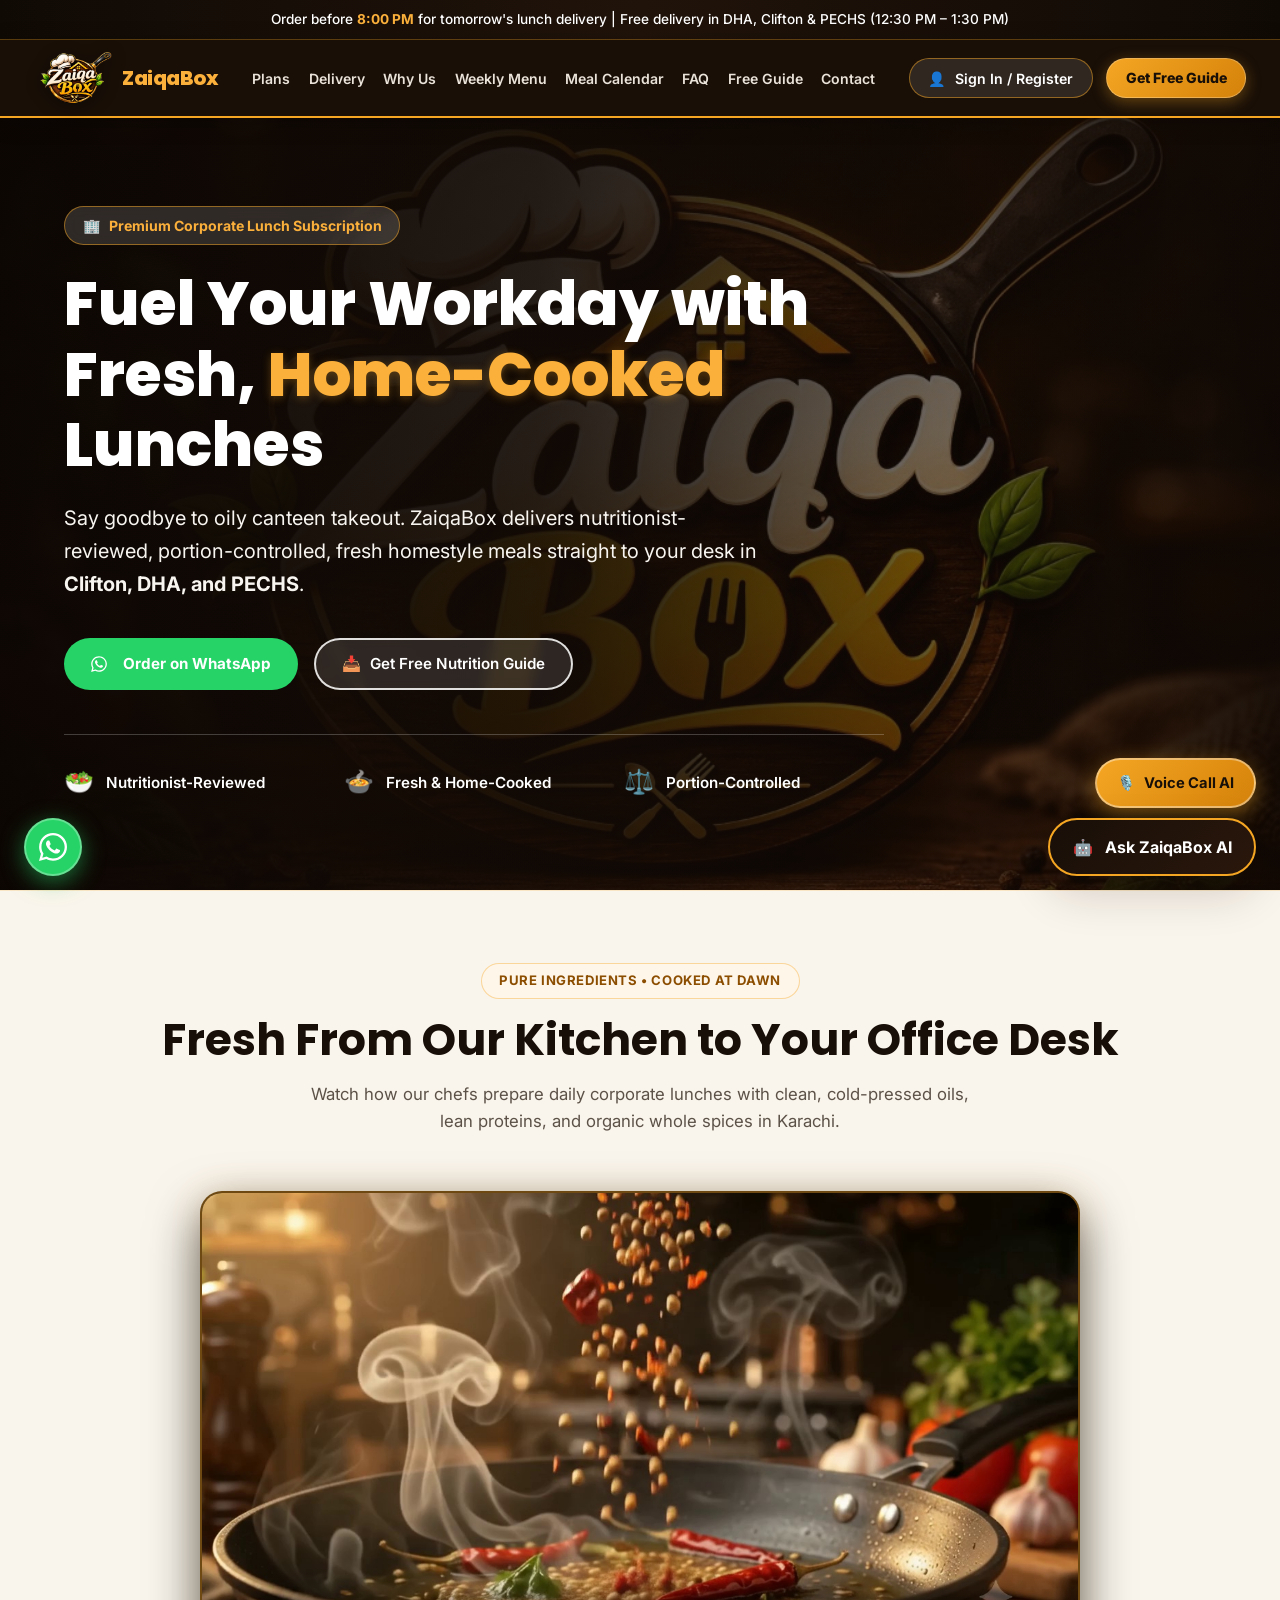
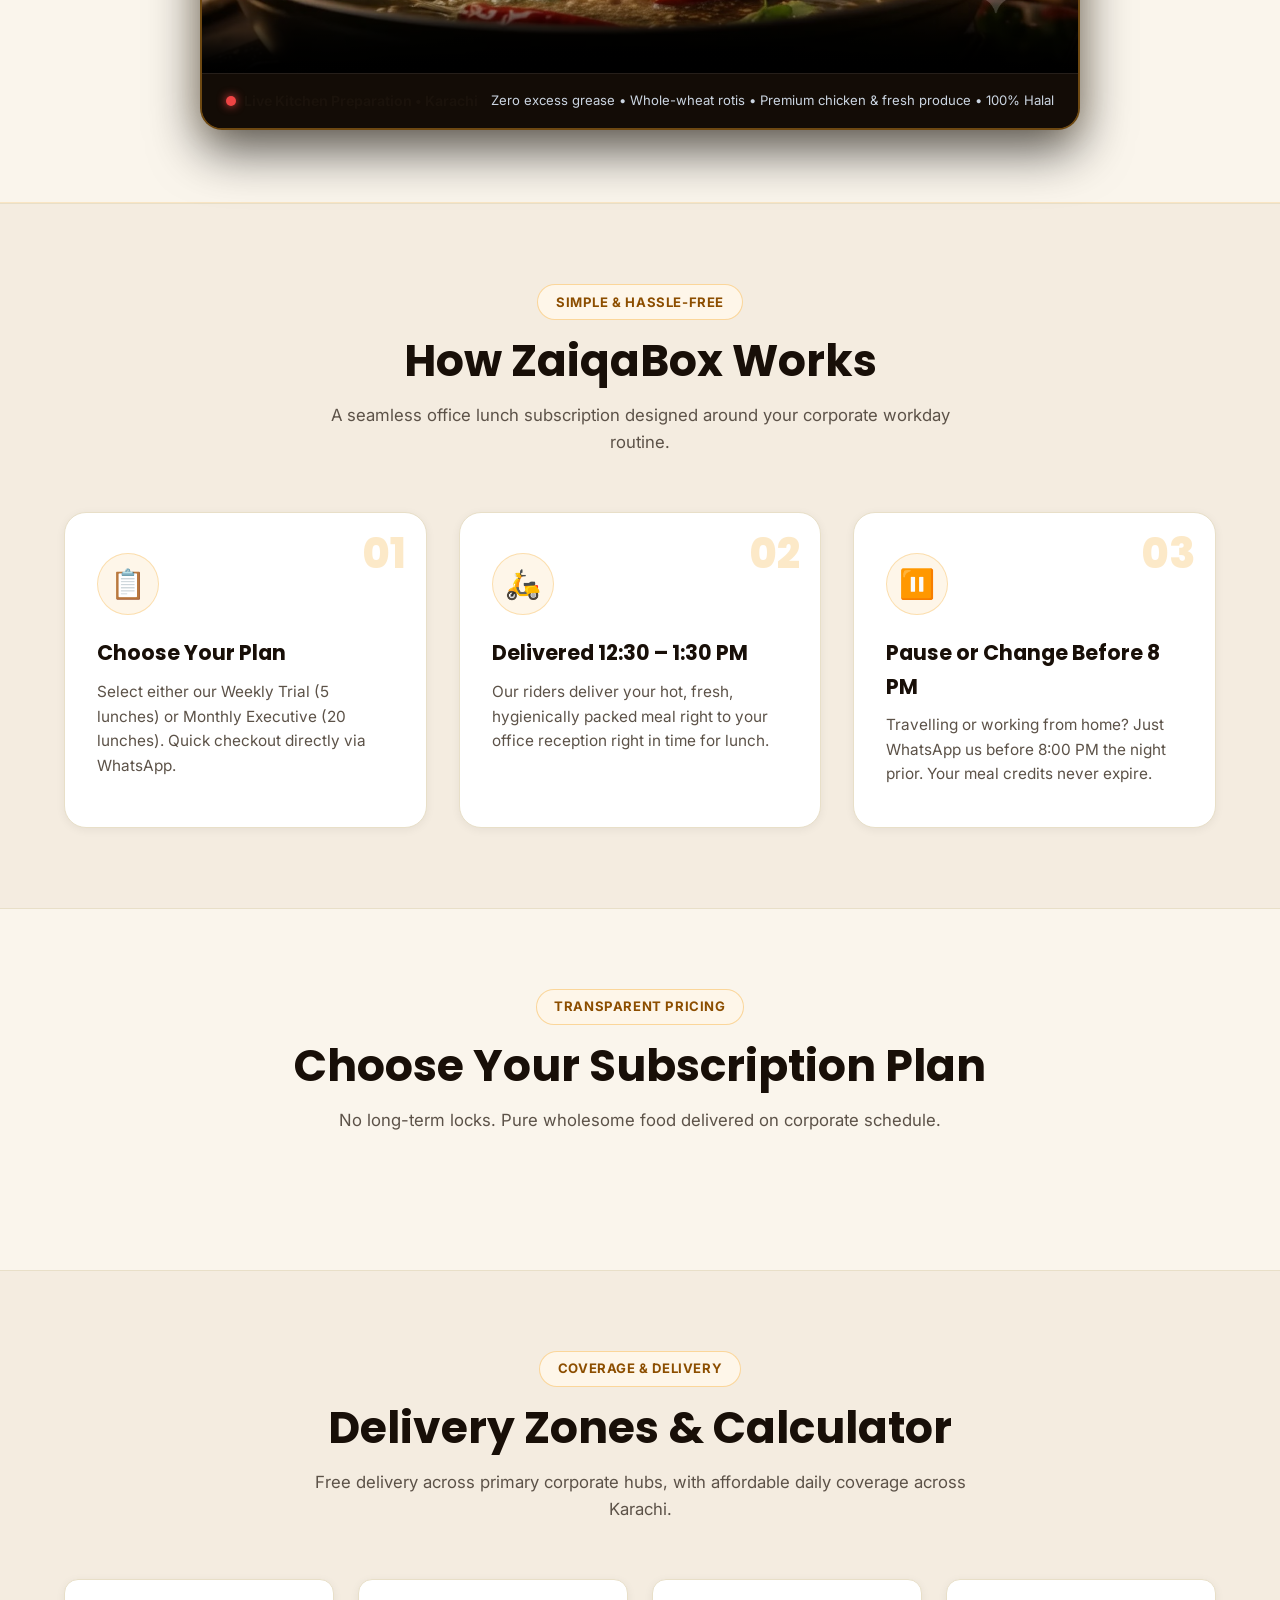
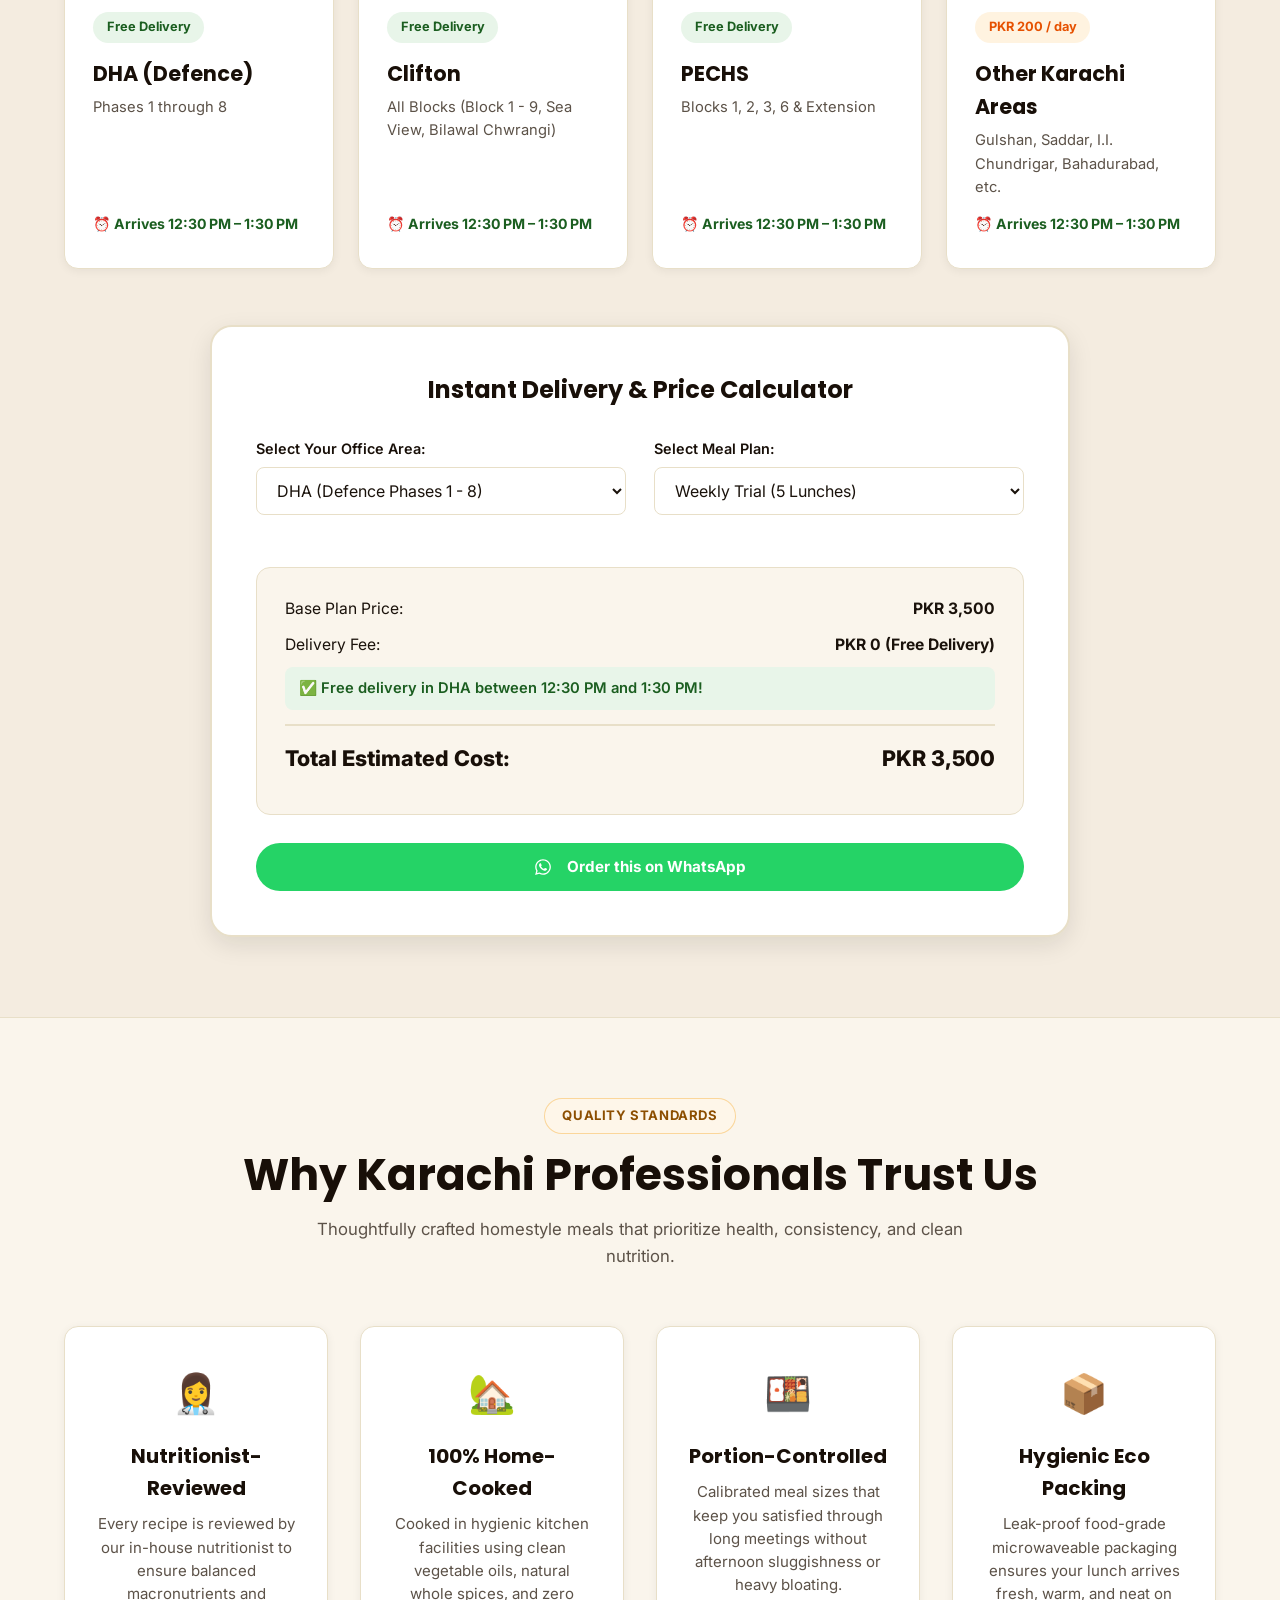
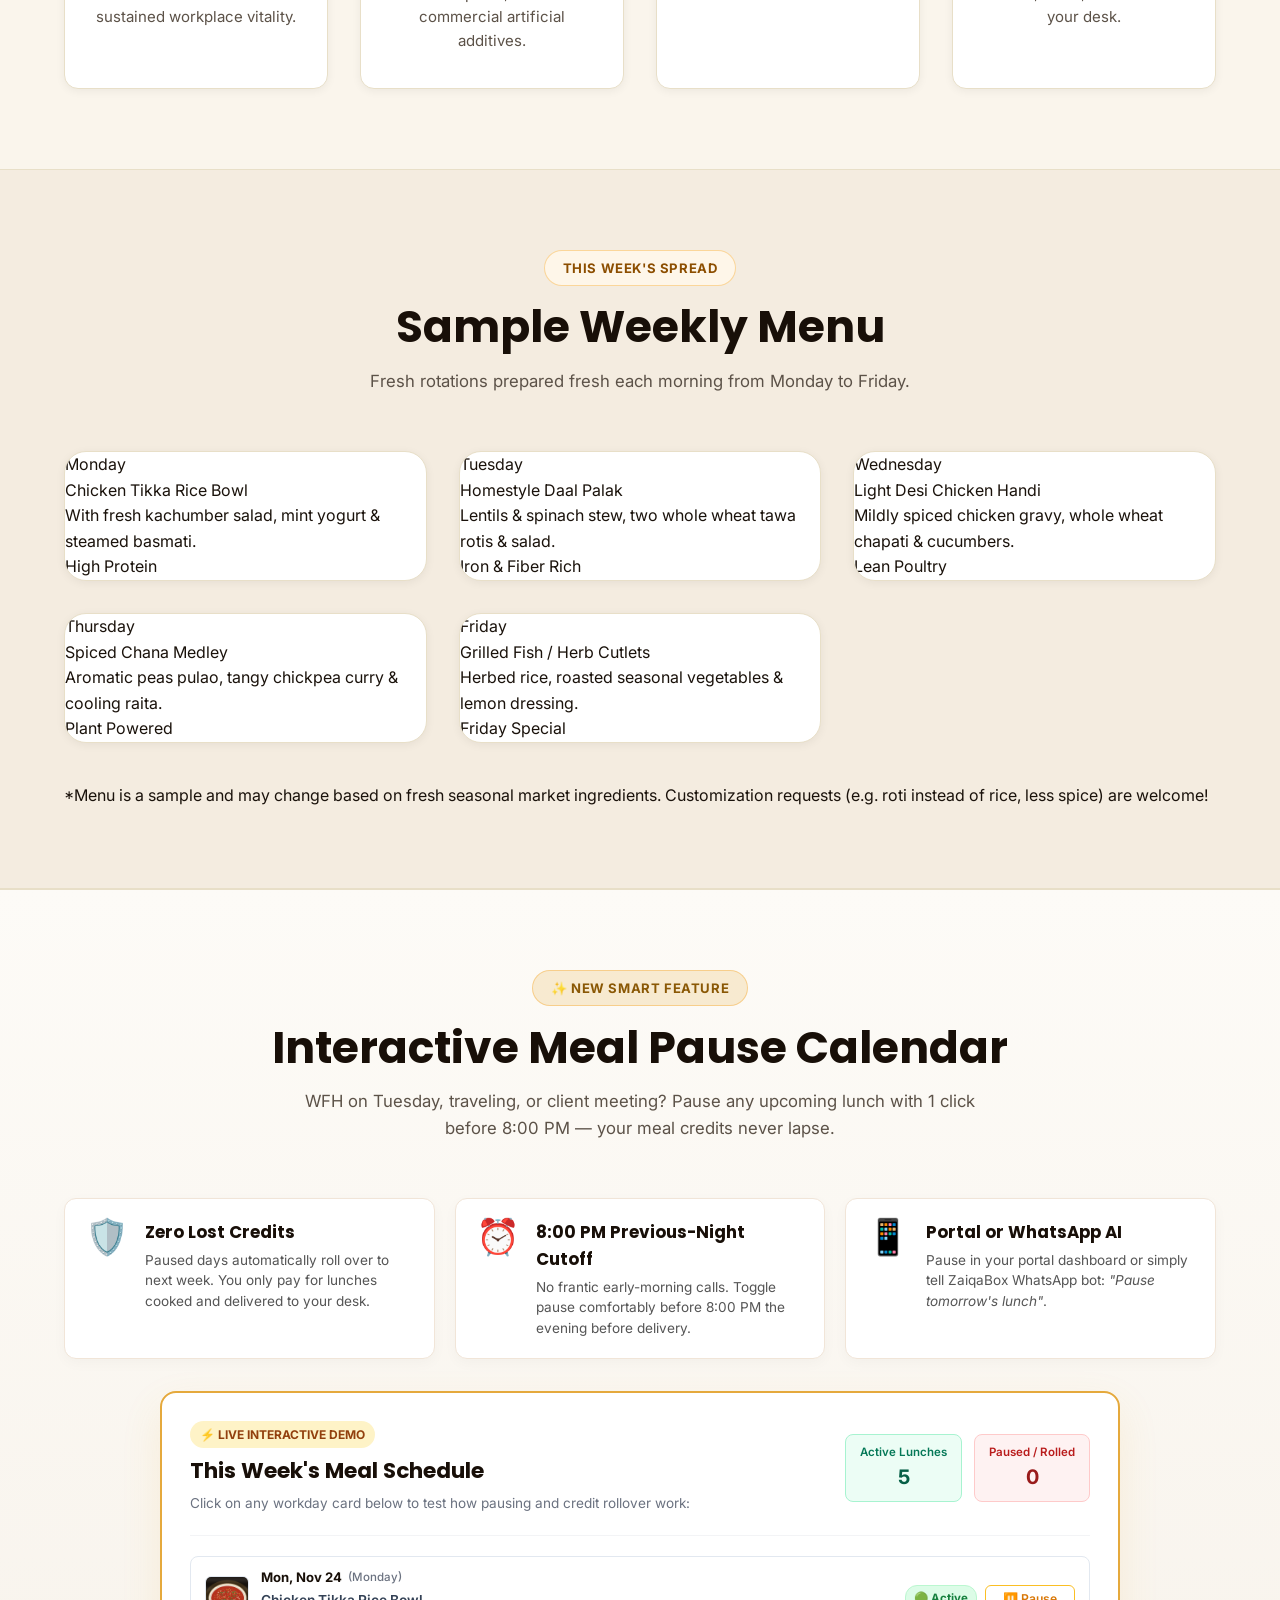
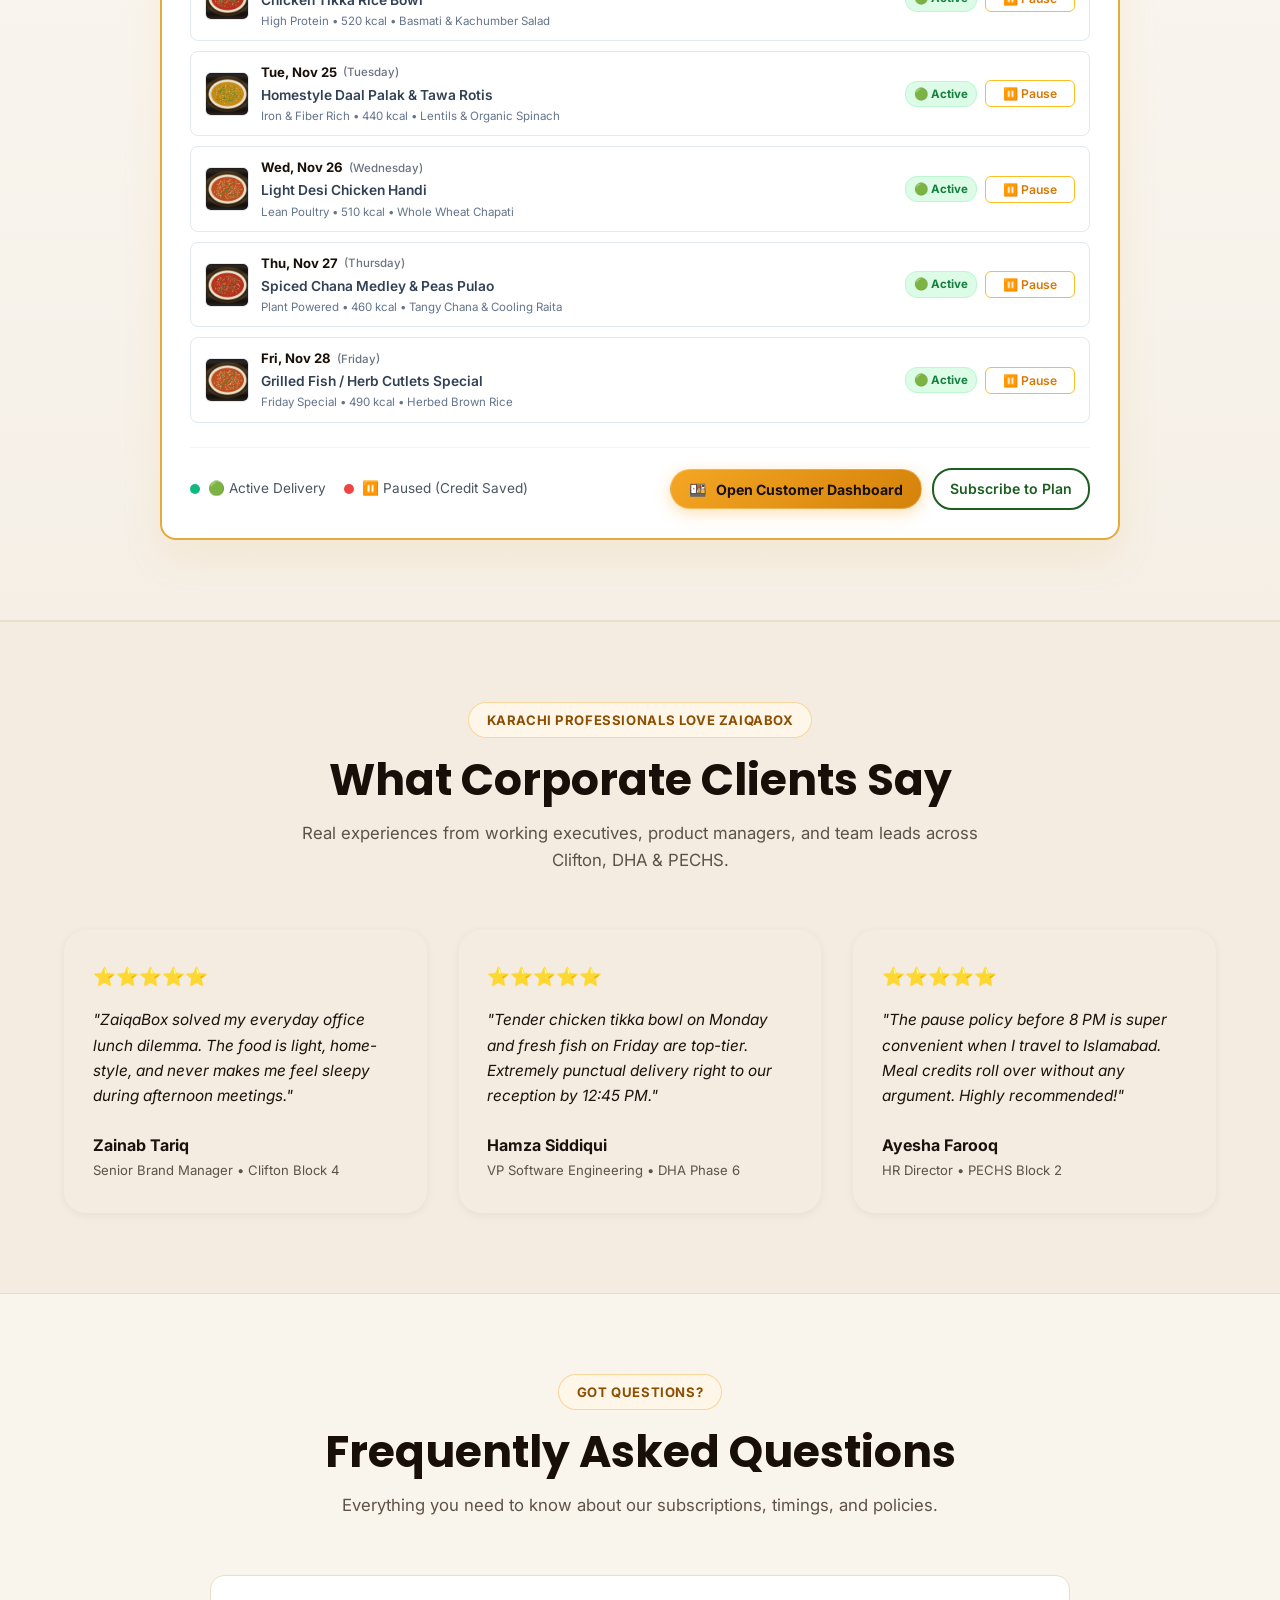
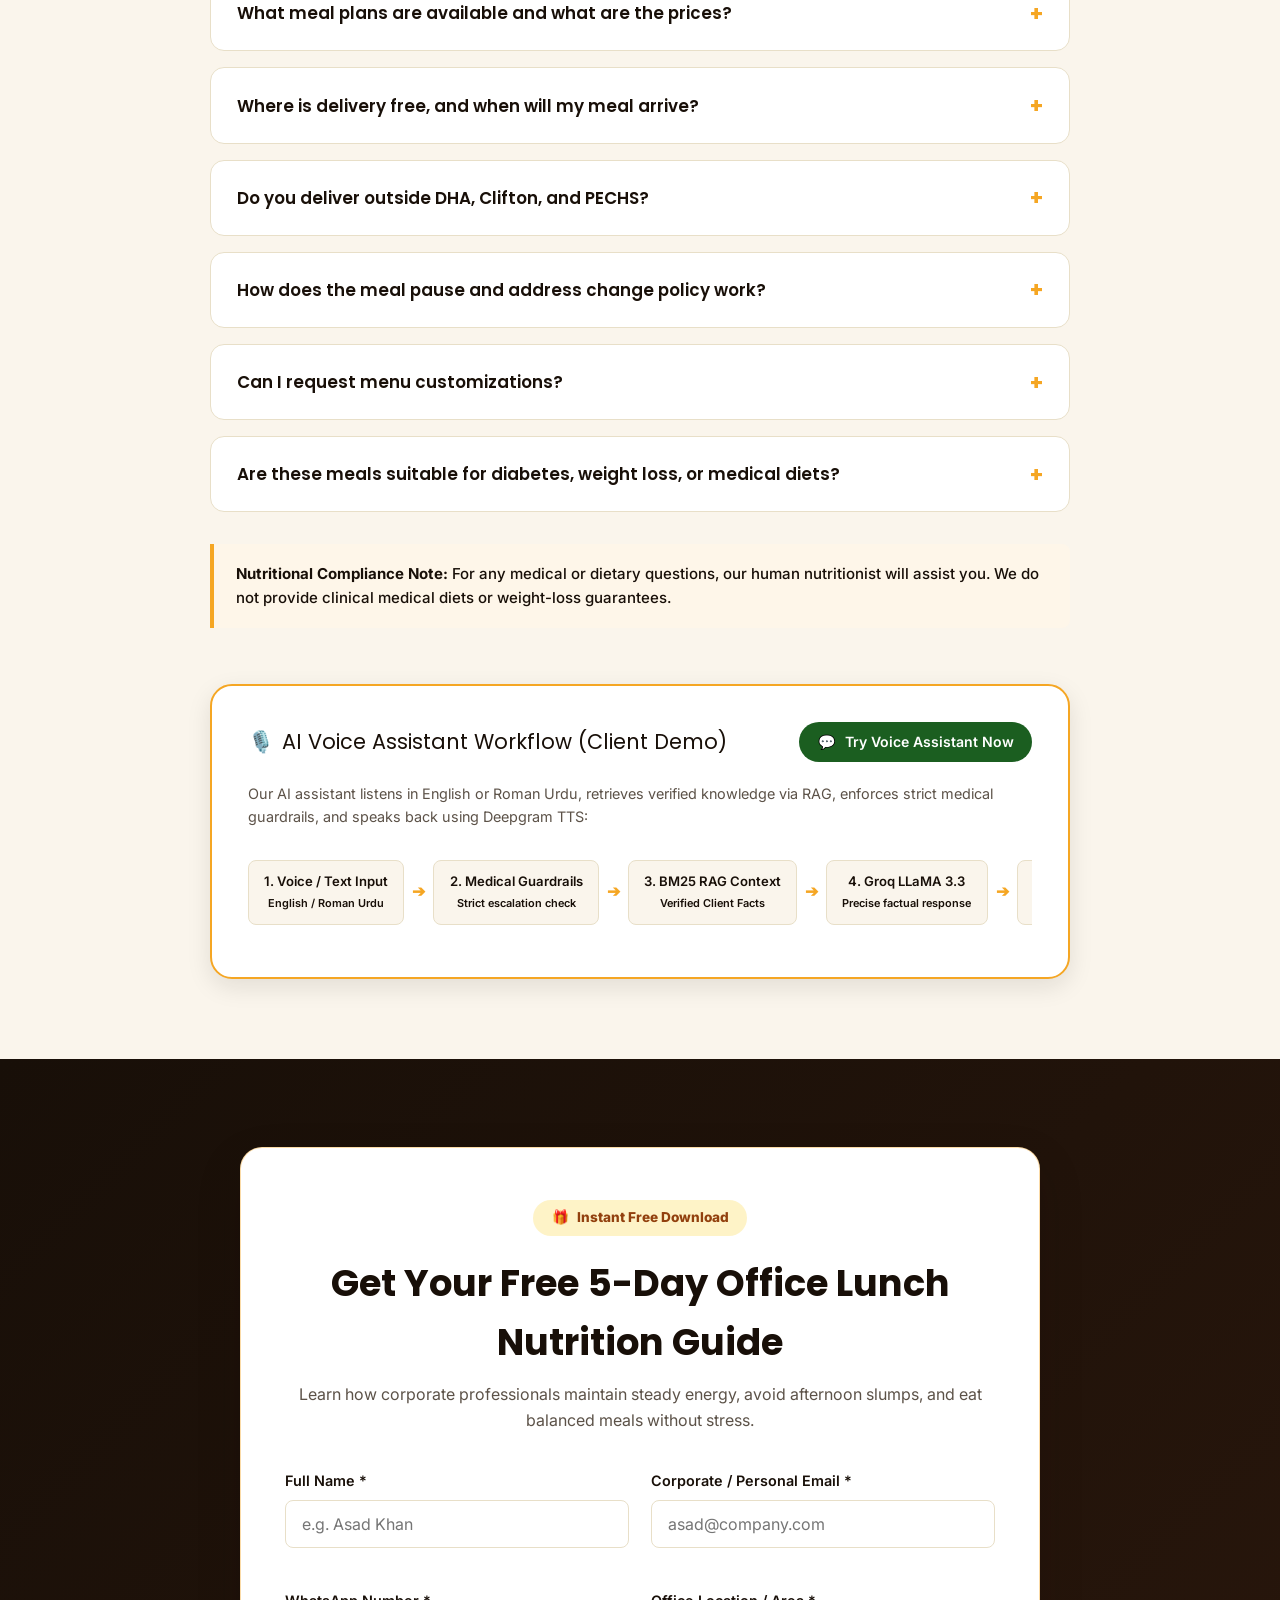
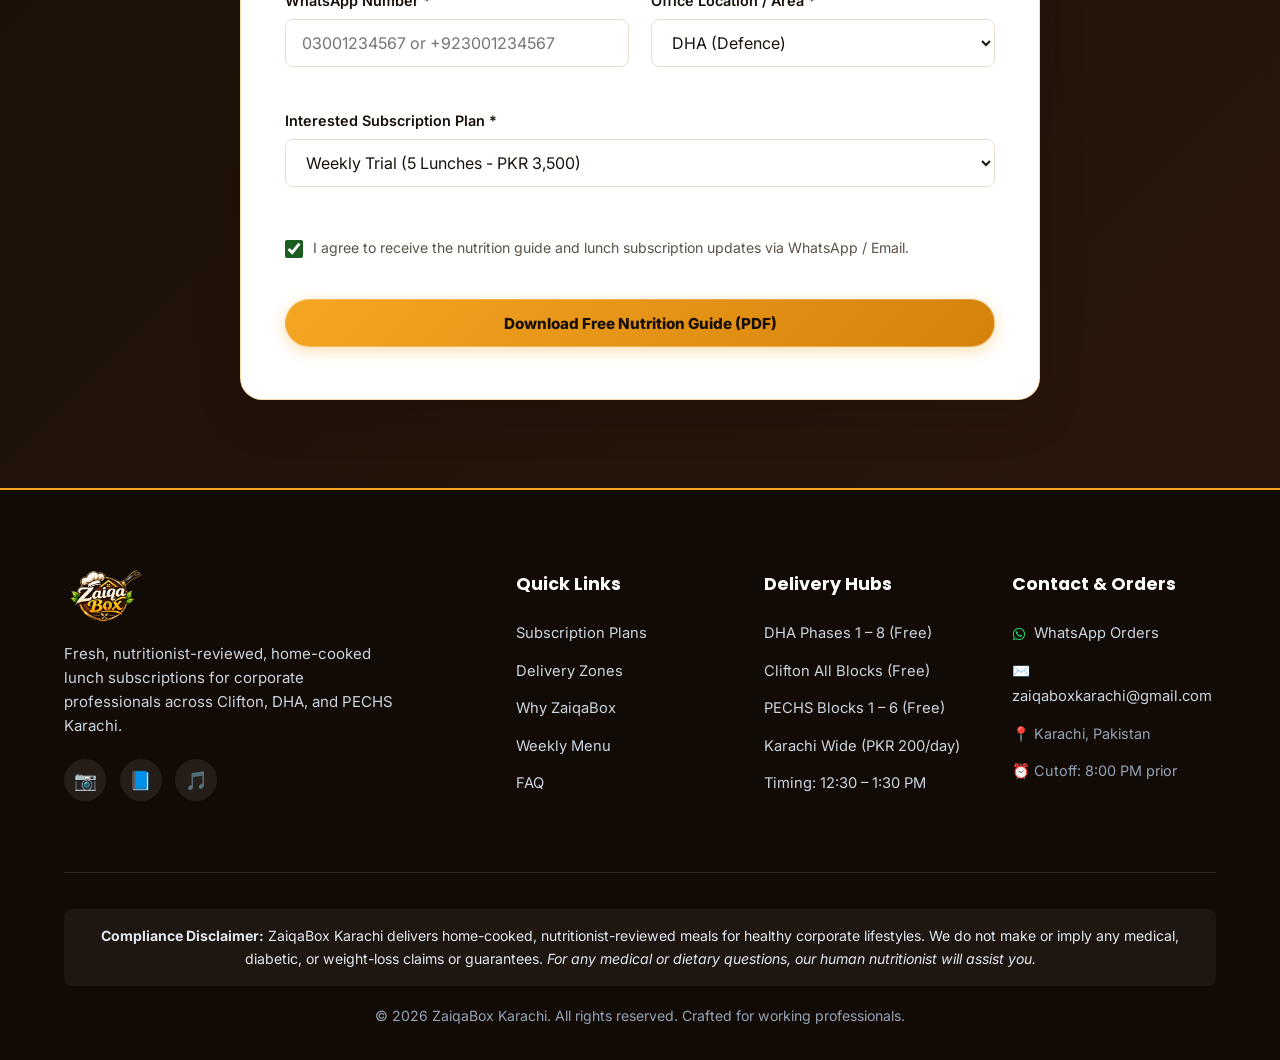
==== commit 6114b14a: "Update official email to zaiqaboxkarachi@gmail.com and add Interactive Meal Pause Calendar showcase " ====
--- a/frontend/index.html
+++ b/frontend/index.html
@@ -24,7 +24,7 @@
   <link href="https://fonts.googleapis.com/css2?family=Inter:wght@400;500;600;700&family=Poppins:wght@600;700;800&display=swap" rel="stylesheet">
 
   <!-- Stylesheet (Cache-Busted v7.0) -->
-  <link rel="stylesheet" href="css/style.css?v=7.0">
+  <link rel="stylesheet" href="css/style.css?v=8.0">
 
   <script>
     // Zero-lag session check: If user refreshes or has already seen intro, skip immediately!
@@ -116,6 +116,7 @@
           <li><a href="#delivery" class="nav-link">Delivery</a></li>
           <li><a href="#why-us" class="nav-link">Why Us</a></li>
           <li><a href="#menu" class="nav-link">Weekly Menu</a></li>
+          <li><a href="#meal-calendar" class="nav-link">Meal Calendar</a></li>
           <li><a href="#faq" class="nav-link">FAQ</a></li>
           <li><a href="#lead-capture" class="nav-link">Free Guide</a></li>
           <li><a href="#contact" class="nav-link">Contact</a></li>
@@ -436,6 +437,89 @@
       <p class="menu-disclaimer-note">
         *Menu is a sample and may change based on fresh seasonal market ingredients. Customization requests (e.g. roti instead of rice, less spice) are welcome!
       </p>
+    </div>
+  </section>
+
+  <!-- 6.2 Interactive Meal Pause Calendar Section -->
+  <section class="section" id="meal-calendar" style="background: linear-gradient(180deg, #FDFBF7 0%, #F5EFE6 100%); border-top: 1px solid var(--border-color); border-bottom: 1px solid var(--border-color);">
+    <div class="container">
+      <div class="section-header text-center">
+        <span class="section-tag" style="background: rgba(229, 169, 60, 0.2); color: #8A5805; font-weight: 700;">
+          ✨ New Smart Feature
+        </span>
+        <h2 class="section-title">Interactive Meal Pause Calendar</h2>
+        <p class="section-subtitle">
+          WFH on Tuesday, traveling, or client meeting? Pause any upcoming lunch with 1 click before 8:00 PM — your meal credits never lapse.
+        </p>
+      </div>
+
+      <!-- Feature Highlight Cards (3 Benefits) -->
+      <div class="calendar-benefits-grid" style="display: grid; grid-template-columns: repeat(auto-fit, minmax(260px, 1fr)); gap: 1.25rem; margin-bottom: 2rem;">
+        <div class="benefit-box" style="background: #FFF; border: 1.5px solid #F1E5D8; border-radius: 12px; padding: 1.25rem; display: flex; gap: 1rem; align-items: flex-start; box-shadow: 0 4px 14px rgba(0,0,0,0.03);">
+          <div style="font-size: 2.2rem; line-height: 1;">🛡️</div>
+          <div>
+            <h4 style="margin: 0 0 4px; color: var(--walnut); font-size: 1.05rem; font-family: var(--font-heading);">Zero Lost Credits</h4>
+            <p style="margin: 0; font-size: 0.85rem; color: #555; line-height: 1.5;">Paused days automatically roll over to next week. You only pay for lunches cooked and delivered to your desk.</p>
+          </div>
+        </div>
+        <div class="benefit-box" style="background: #FFF; border: 1.5px solid #F1E5D8; border-radius: 12px; padding: 1.25rem; display: flex; gap: 1rem; align-items: flex-start; box-shadow: 0 4px 14px rgba(0,0,0,0.03);">
+          <div style="font-size: 2.2rem; line-height: 1;">⏰</div>
+          <div>
+            <h4 style="margin: 0 0 4px; color: var(--walnut); font-size: 1.05rem; font-family: var(--font-heading);">8:00 PM Previous-Night Cutoff</h4>
+            <p style="margin: 0; font-size: 0.85rem; color: #555; line-height: 1.5;">No frantic early-morning calls. Toggle pause comfortably before 8:00 PM the evening before delivery.</p>
+          </div>
+        </div>
+        <div class="benefit-box" style="background: #FFF; border: 1.5px solid #F1E5D8; border-radius: 12px; padding: 1.25rem; display: flex; gap: 1rem; align-items: flex-start; box-shadow: 0 4px 14px rgba(0,0,0,0.03);">
+          <div style="font-size: 2.2rem; line-height: 1;">📱</div>
+          <div>
+            <h4 style="margin: 0 0 4px; color: var(--walnut); font-size: 1.05rem; font-family: var(--font-heading);">Portal or WhatsApp AI</h4>
+            <p style="margin: 0; font-size: 0.85rem; color: #555; line-height: 1.5;">Pause in your portal dashboard or simply tell ZaiqaBox WhatsApp bot: <em>"Pause tomorrow's lunch"</em>.</p>
+          </div>
+        </div>
+      </div>
+
+      <!-- Live Interactive Calendar Showcase Widget -->
+      <div class="home-calendar-showcase-card" style="background: #FFF; border: 2px solid #E5A93C; border-radius: 16px; padding: 1.75rem; box-shadow: 0 16px 40px rgba(229, 169, 60, 0.12); max-width: 960px; margin: 0 auto;">
+        <div style="display: flex; justify-content: space-between; align-items: center; flex-wrap: wrap; gap: 1rem; padding-bottom: 1.25rem; border-bottom: 1.5px solid #F3F4F6;">
+          <div>
+            <div style="display: inline-flex; align-items: center; gap: 6px; background: #FEF3C7; color: #92400E; padding: 4px 10px; border-radius: 20px; font-size: 0.75rem; font-weight: 700; text-transform: uppercase; margin-bottom: 6px;">
+              <span>⚡ Live Interactive Demo</span>
+            </div>
+            <h3 style="margin: 0; color: var(--walnut); font-family: var(--font-heading); font-size: 1.35rem;">This Week's Meal Schedule</h3>
+            <p style="margin: 4px 0 0; font-size: 0.85rem; color: #6B7280;">Click on any workday card below to test how pausing and credit rollover work:</p>
+          </div>
+          <div id="homeCalendarStats" style="display: flex; gap: 12px; align-items: center;">
+            <div style="background: #ECFDF5; border: 1px solid #A7F3D0; border-radius: 8px; padding: 8px 14px; text-align: center;">
+              <span style="display: block; font-size: 0.72rem; color: #047857; font-weight: 600;">Active Lunches</span>
+              <strong id="homeStatActive" style="color: #065F46; font-size: 1.25rem;">5</strong>
+            </div>
+            <div style="background: #FEF2F2; border: 1px solid #FECACA; border-radius: 8px; padding: 8px 14px; text-align: center;">
+              <span style="display: block; font-size: 0.72rem; color: #B91C1C; font-weight: 600;">Paused / Rolled</span>
+              <strong id="homeStatPaused" style="color: #991B1B; font-size: 1.25rem;">0</strong>
+            </div>
+          </div>
+        </div>
+
+        <!-- 5-Day Grid -->
+        <div class="home-calendar-days-grid" id="homeCalendarDaysGrid" style="display: flex; flex-direction: column; gap: 10px; margin-top: 1.25rem;">
+          <!-- Populated by JavaScript with workdays, dishes & interactive toggle buttons -->
+        </div>
+
+        <div style="margin-top: 1.5rem; display: flex; justify-content: space-between; align-items: center; flex-wrap: wrap; gap: 1rem; padding-top: 1.25rem; border-top: 1.5px solid #F3F4F6;">
+          <div style="display: flex; align-items: center; gap: 8px; font-size: 0.85rem; color: #4B5563;">
+            <span style="display: inline-block; width: 10px; height: 10px; border-radius: 50%; background: #10B981;"></span> 🟢 Active Delivery
+            <span style="display: inline-block; width: 10px; height: 10px; border-radius: 50%; background: #EF4444; margin-left: 10px;"></span> ⏸️ Paused (Credit Saved)
+          </div>
+          <div style="display: flex; gap: 10px; align-items: center;">
+            <button type="button" class="btn btn-accent btn-sm" id="homeCalendarPortalCtaBtn" style="font-weight: 700; border-radius: 20px; padding: 8px 18px;">
+              <span>🍱</span> Open Customer Dashboard
+            </button>
+            <a href="#lead-capture" class="btn btn-outline btn-sm" style="border-radius: 20px; padding: 8px 16px;">
+              Subscribe to Plan
+            </a>
+          </div>
+        </div>
+      </div>
     </div>
   </section>
 
@@ -715,7 +799,7 @@
           <h4 class="footer-title">Contact &amp; Orders</h4>
           <ul class="footer-links">
             <li><a href="#" id="footerWhatsappLink" target="_blank" rel="noopener"><svg viewBox="0 0 448 512" width="14" height="14" fill="#25D366" style="vertical-align: middle; margin-right: 4px;"><path d="M380.9 97.1C339 55.1 283.2 32 223.9 32c-122.4 0-222 99.6-222 222 0 39.1 10.2 77.3 29.6 111L0 480l117.7-30.9c32.4 17.7 68.9 27 106.1 27h.1c122.3 0 224.1-99.6 224.1-222 0-59.3-25.2-115-67.1-157zm-157 341.6c-33.2 0-65.7-8.9-94-25.7l-6.7-4-69.8 18.3L72 359.2l-4.4-7c-18.5-29.4-28.2-63.3-28.2-98.2 0-101.7 82.8-184.5 184.6-184.5 49.3 0 95.6 19.2 130.4 54.1 34.8 34.9 56.2 81.2 56.1 130.5 0 101.8-84.9 184.6-186.6 184.6zm101.2-138.2c-5.5-2.8-32.8-16.2-37.9-18-5.1-1.9-8.8-2.8-12.5 2.8-3.7 5.6-14.3 18-17.6 21.8-3.2 3.7-6.5 4.2-12 1.4-32.6-16.3-54-29.1-75.5-66-5.7-9.8 5.7-9.1 16.3-30.3 1.8-3.7.9-6.9-.5-9.7-1.4-2.8-12.5-30.1-17.1-41.2-4.5-10.8-9.1-9.3-12.5-9.5-3.2-.2-6.9-.2-10.6-.2-3.7 0-9.7 1.4-14.8 6.9-5.1 5.6-19.4 19-19.4 46.3 0 27.3 19.9 53.7 22.6 57.4 2.8 3.7 39.1 59.7 94.8 83.8 35.2 15.2 49 16.5 66.6 13.9 10.7-1.6 32.8-13.4 37.4-26.4 4.6-13 4.6-24.1 3.2-26.4-1.3-2.5-5-3.9-10.5-6.6z"/></svg> WhatsApp Orders</a></li>
-            <li><a href="mailto:contact@zaiqabox.pk" id="footerEmailLink">✉️ contact@zaiqabox.pk</a></li>
+            <li><a href="mailto:zaiqaboxkarachi@gmail.com" id="footerEmailLink">✉️ zaiqaboxkarachi@gmail.com</a></li>
             <li><span style="color: #94A3B8; font-size: 0.9rem;">📍 Karachi, Pakistan</span></li>
             <li><span style="color: #94A3B8; font-size: 0.9rem;">⏰ Cutoff: 8:00 PM prior</span></li>
           </ul>
@@ -1096,9 +1180,9 @@
   <audio id="voiceAudioPlayer" preload="auto" style="display: none;"></audio>
 
   <!-- Scripts (Cache-Busted v5.0) -->
-  <script src="js/config.js?v=7.0"></script>
-  <script src="js/script.js?v=7.0"></script>
-  <script src="js/chatbot.js?v=7.0"></script>
-  <script src="js/voice.js?v=7.0"></script>
+  <script src="js/config.js?v=8.0"></script>
+  <script src="js/script.js?v=8.0"></script>
+  <script src="js/chatbot.js?v=8.0"></script>
+  <script src="js/voice.js?v=8.0"></script>
 </body>
 </html>
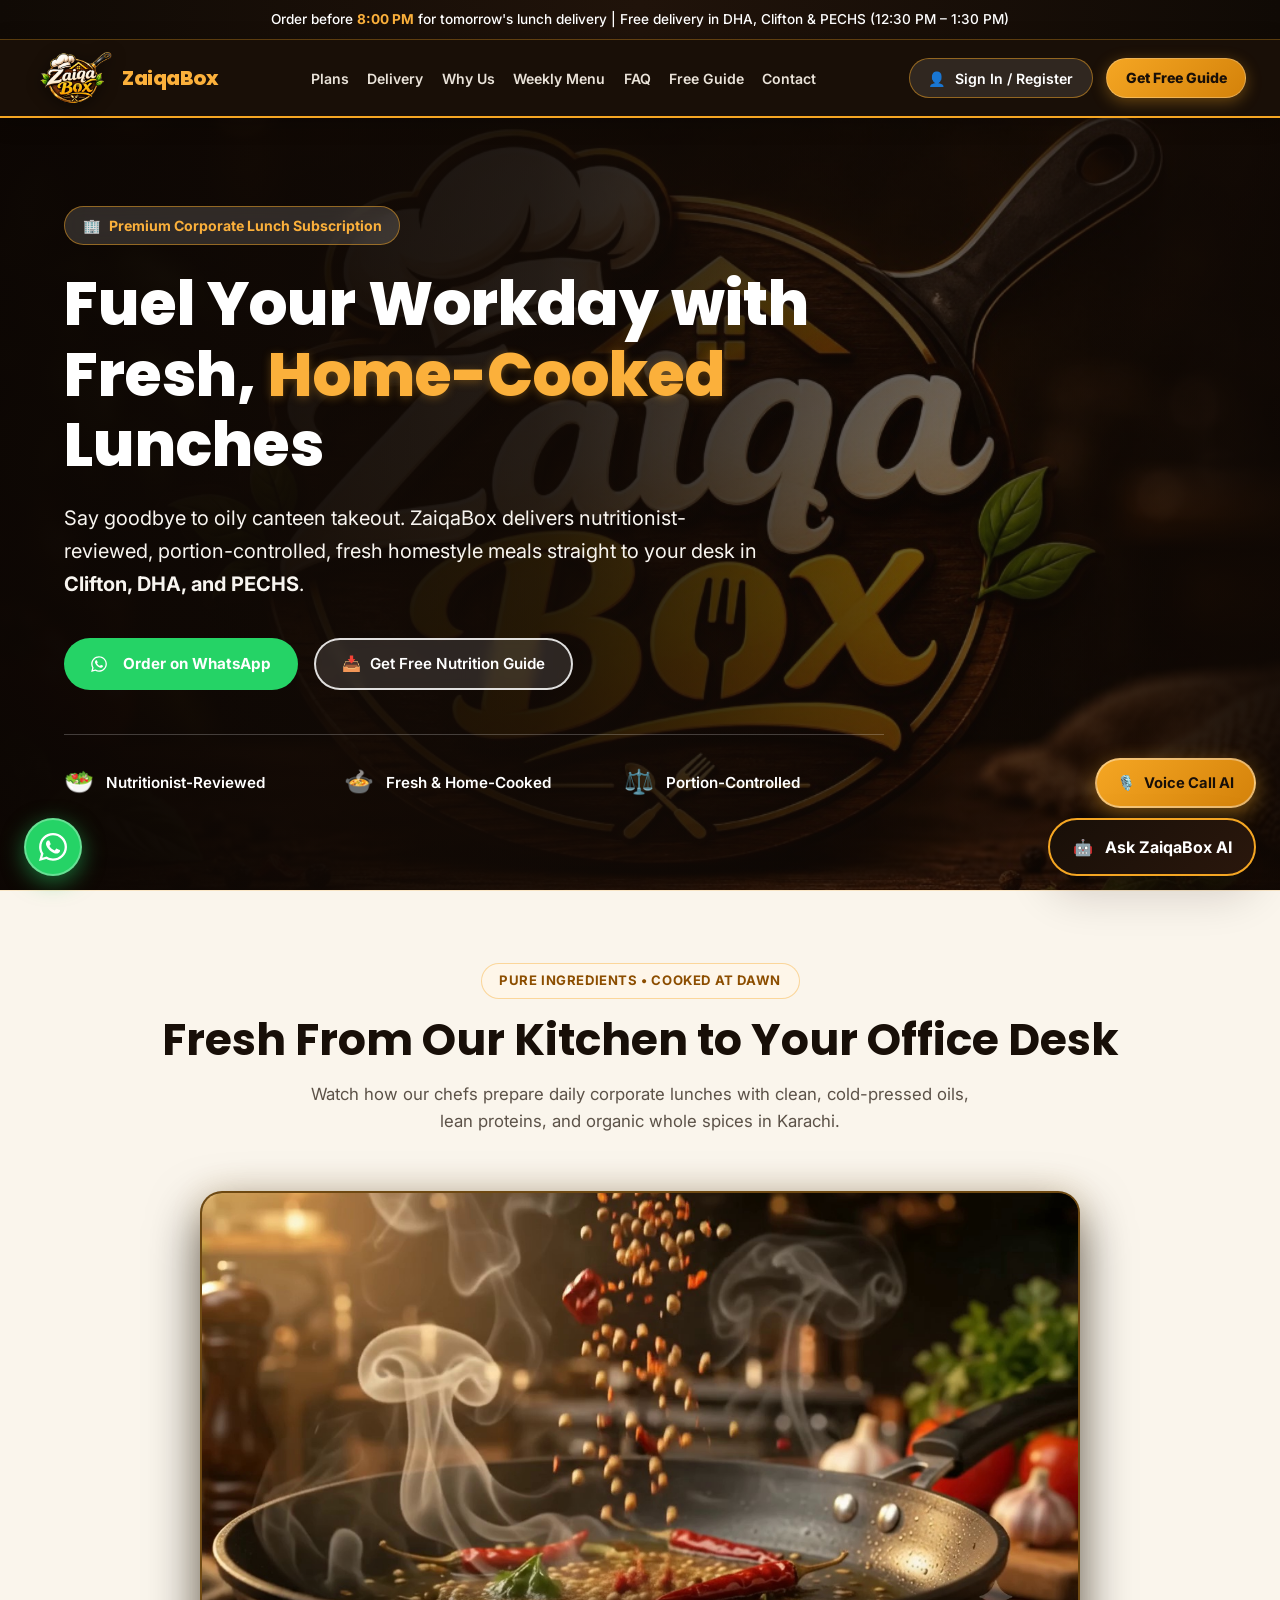
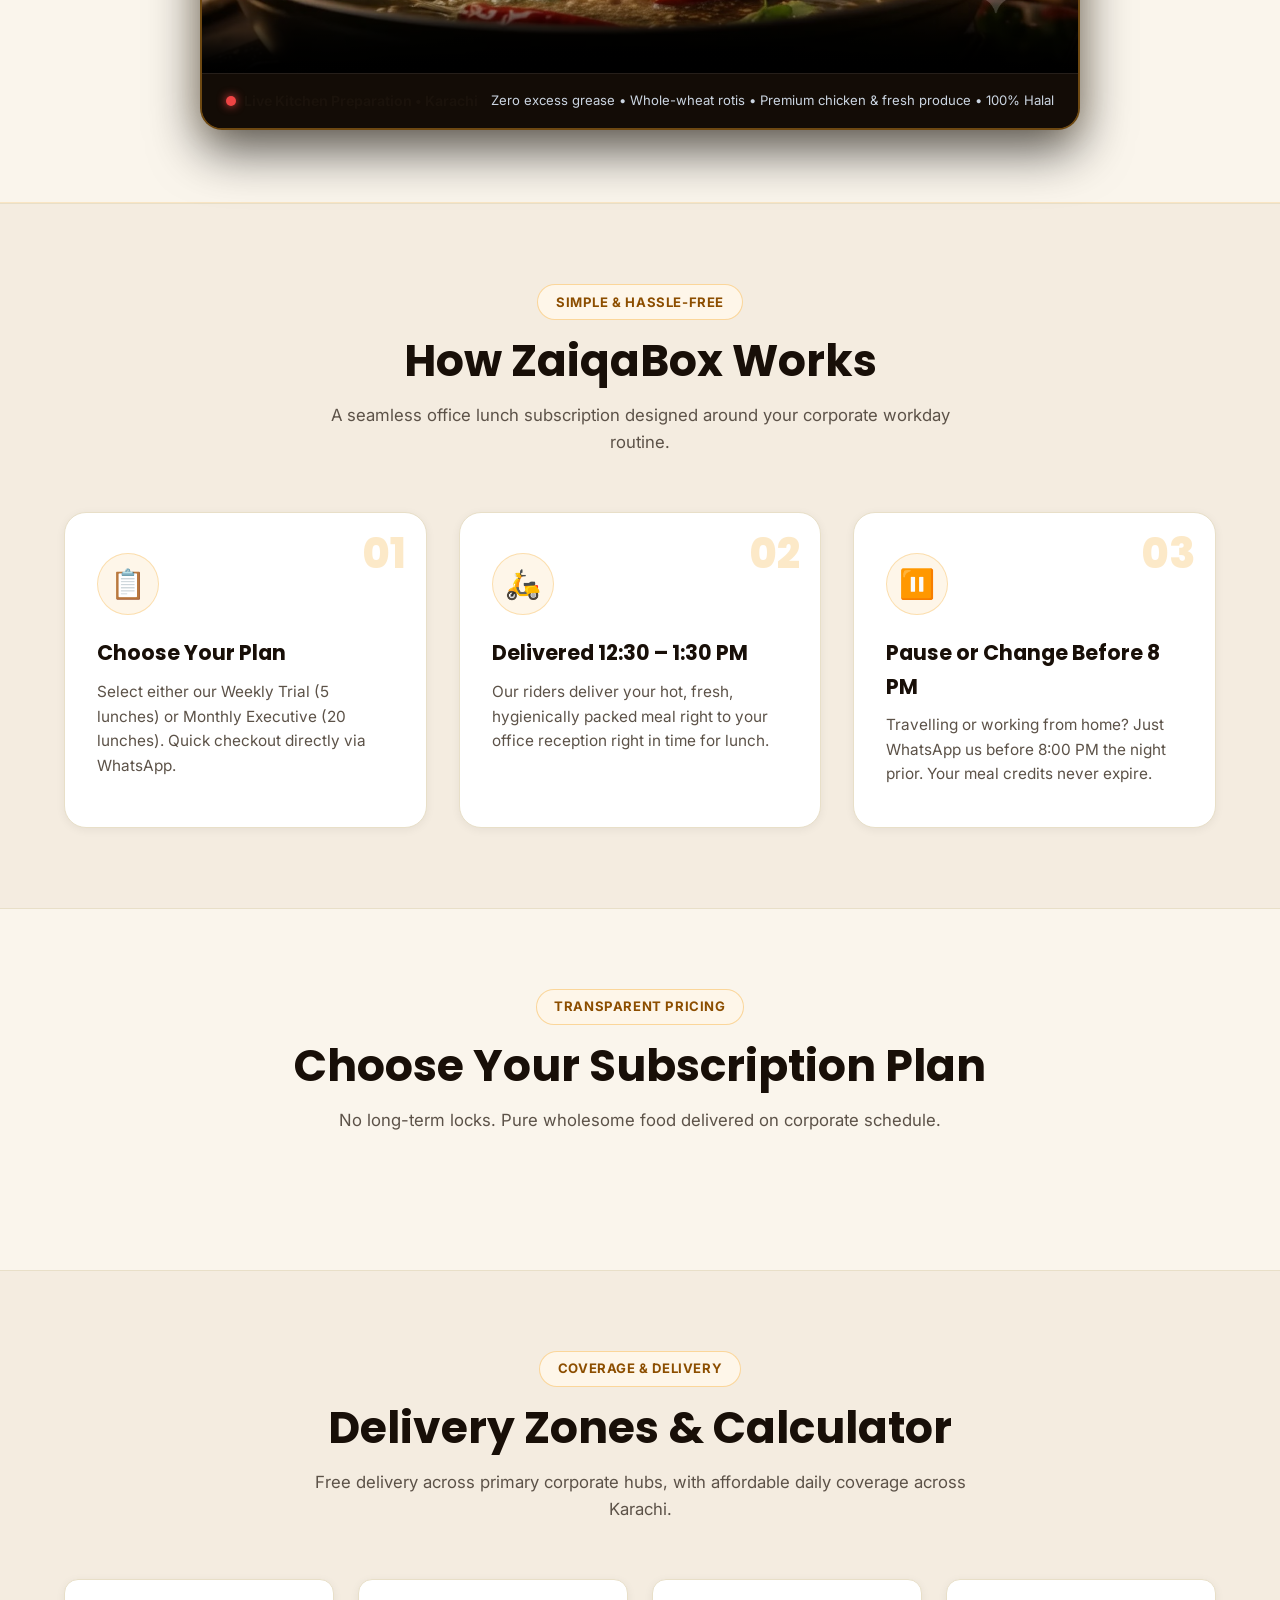
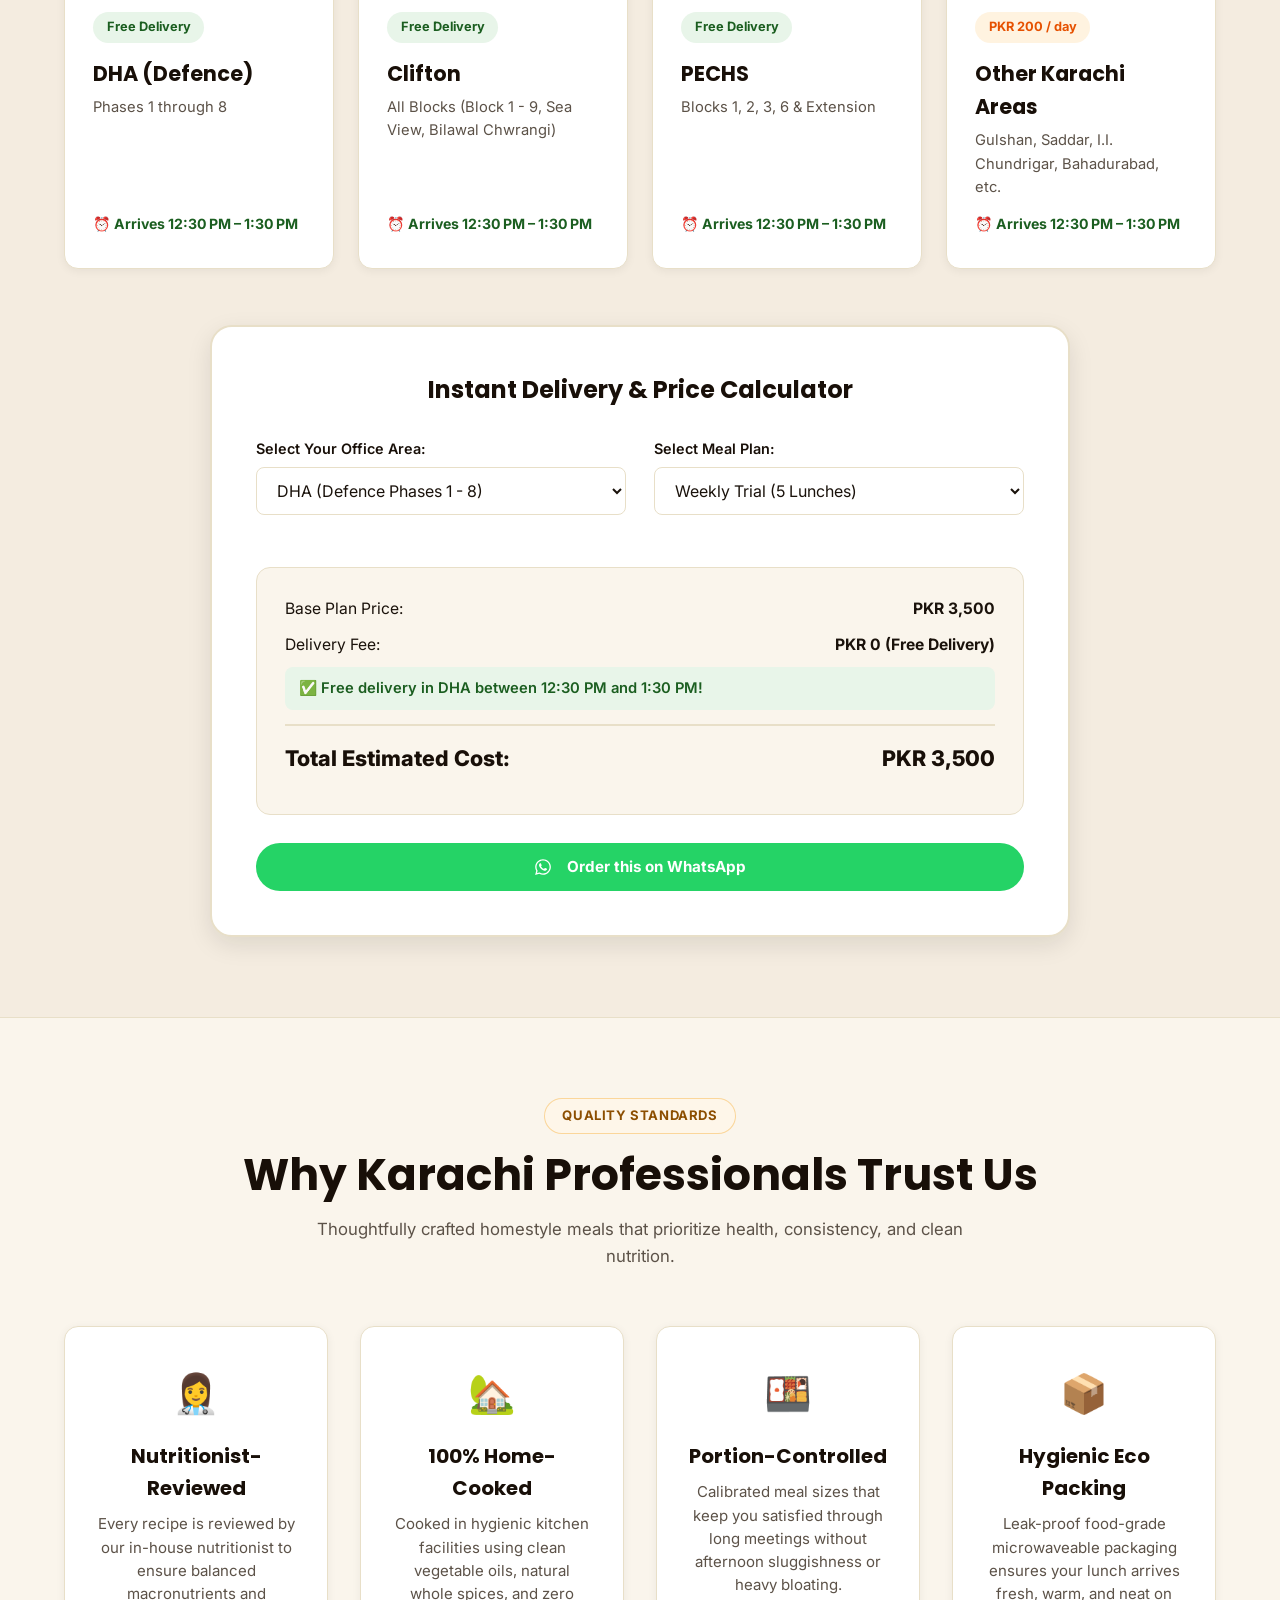
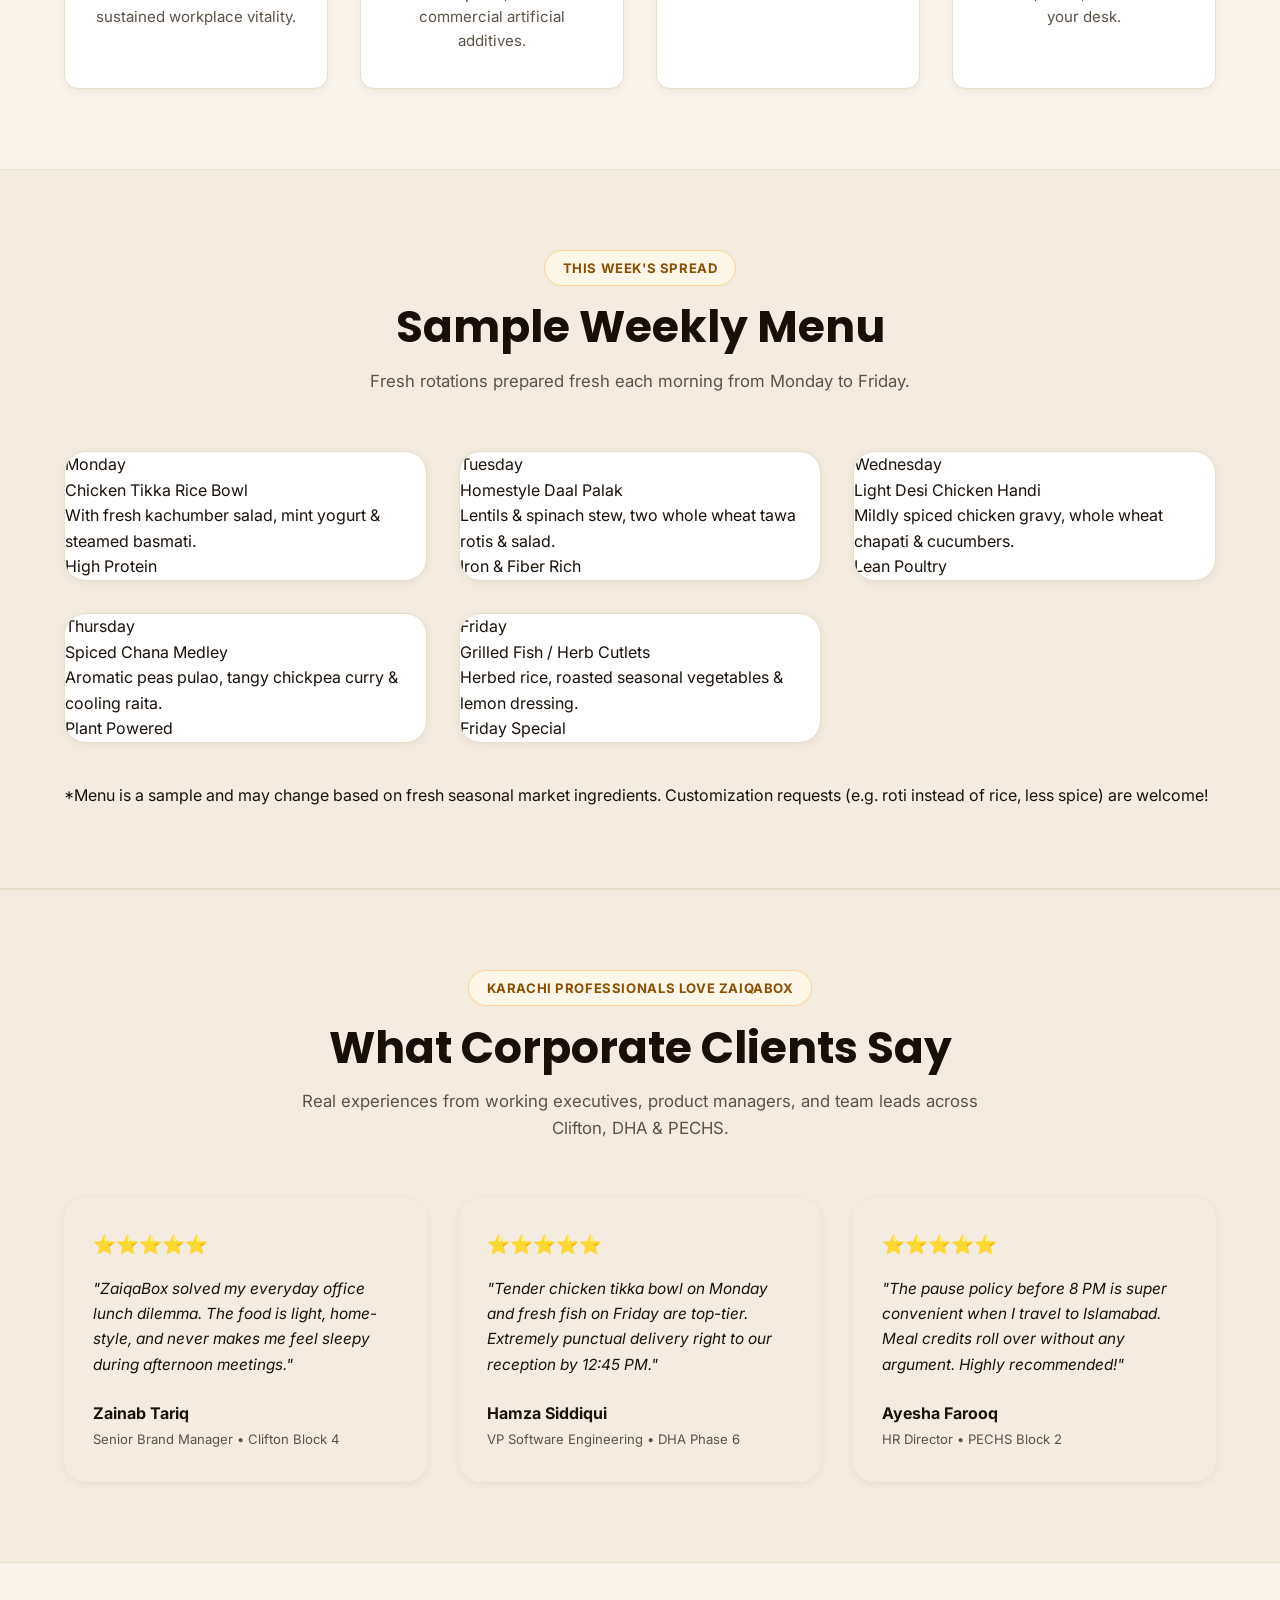
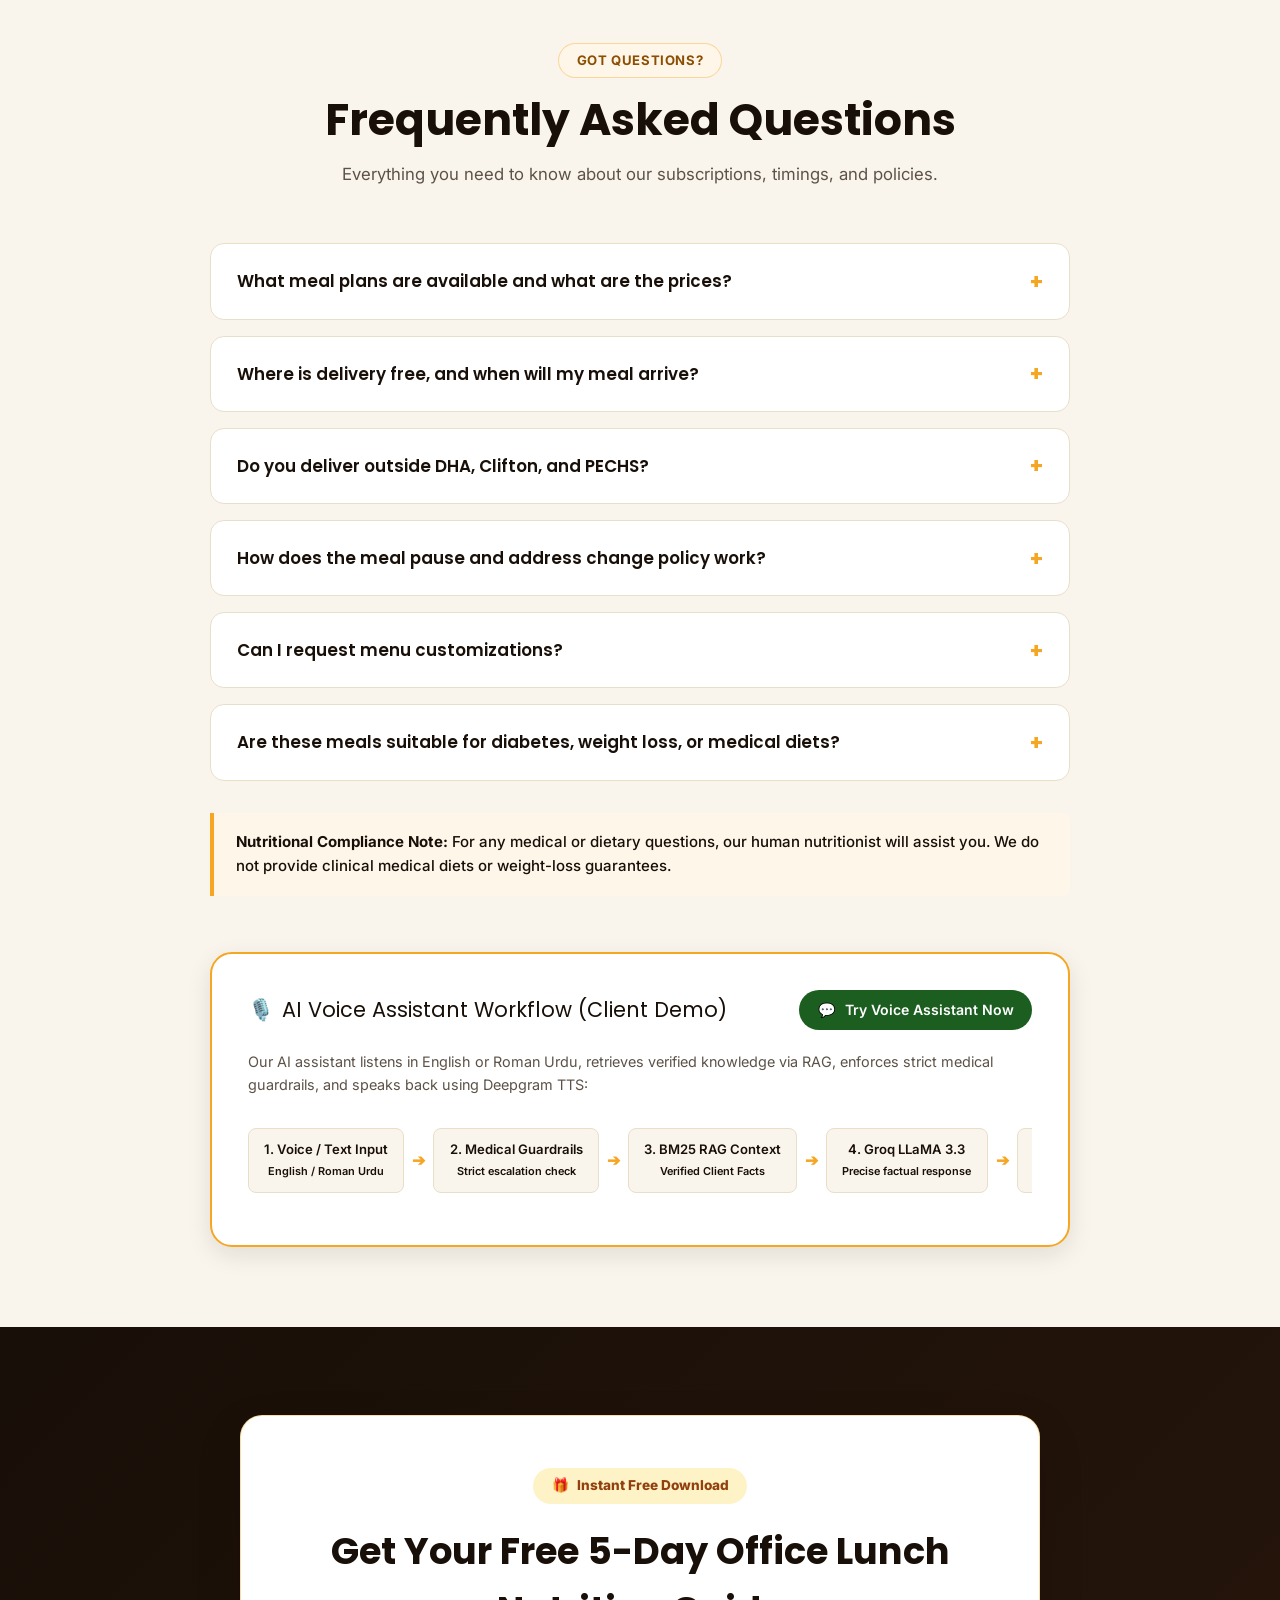
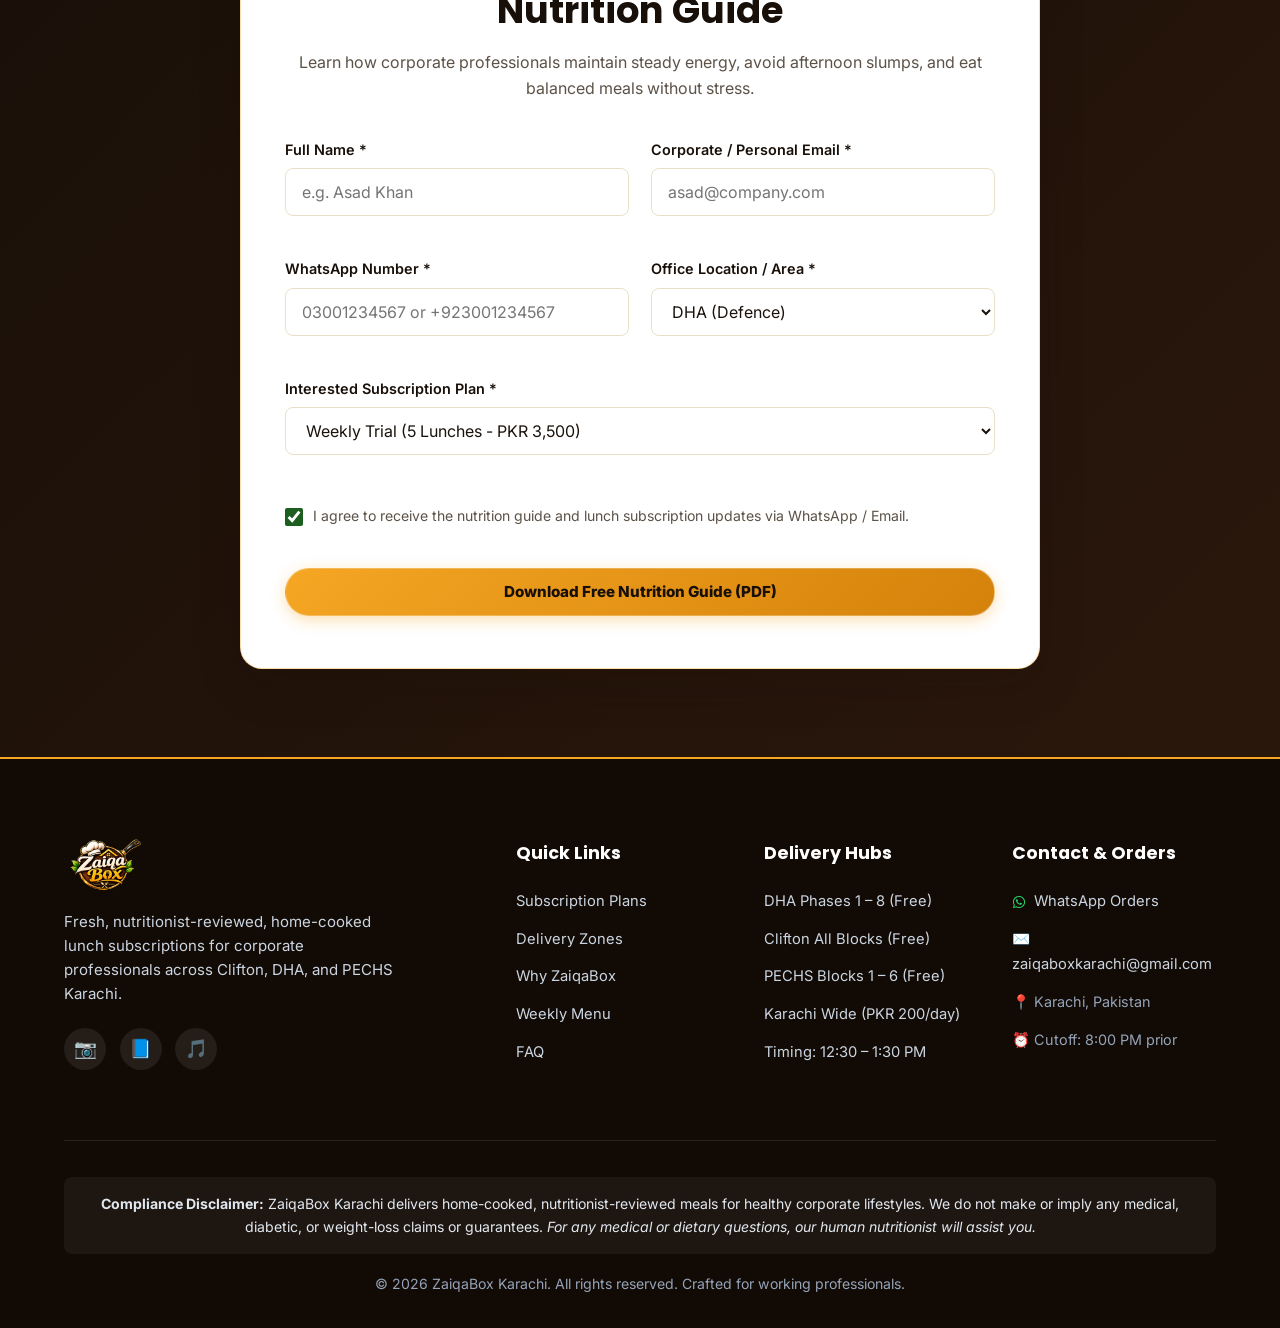
==== commit 01066b14: "Create dedicated account.html page, keep user on homepage after login, and remove calendar sections" ====
--- a/frontend/index.html
+++ b/frontend/index.html
@@ -23,8 +23,11 @@
   <link rel="preconnect" href="https://fonts.gstatic.com" crossorigin>
   <link href="https://fonts.googleapis.com/css2?family=Inter:wght@400;500;600;700&family=Poppins:wght@600;700;800&display=swap" rel="stylesheet">
 
-  <!-- Stylesheet (Cache-Busted v7.0) -->
-  <link rel="stylesheet" href="css/style.css?v=8.0">
+  <!-- Official Google Identity Services SDK for Real Google Sign-In -->
+  <script src="https://accounts.google.com/gsi/client" async defer></script>
+
+  <!-- Stylesheet (Cache-Busted v10.0) -->
+  <link rel="stylesheet" href="css/style.css?v=10.0">
 
   <script>
     // Zero-lag session check: If user refreshes or has already seen intro, skip immediately!
@@ -116,7 +119,6 @@
           <li><a href="#delivery" class="nav-link">Delivery</a></li>
           <li><a href="#why-us" class="nav-link">Why Us</a></li>
           <li><a href="#menu" class="nav-link">Weekly Menu</a></li>
-          <li><a href="#meal-calendar" class="nav-link">Meal Calendar</a></li>
           <li><a href="#faq" class="nav-link">FAQ</a></li>
           <li><a href="#lead-capture" class="nav-link">Free Guide</a></li>
           <li><a href="#contact" class="nav-link">Contact</a></li>
@@ -132,11 +134,14 @@
         </div>
 
         <div id="userNavActions" style="display: none; align-items: center; gap: 0.5rem;">
-          <button class="user-pill-btn" id="openDashboardBtn" style="display: flex; align-items: center; gap: 8px;">
-            <img id="navUserAvatarImg" src="" alt="Profile" style="display: none; width: 24px; height: 24px; border-radius: 50%; object-fit: cover; border: 1.5px solid var(--accent);">
-            <span class="user-avatar-dot" id="navUserAvatarDot"></span>
+          <a href="account.html" class="user-pill-btn" id="openDashboardBtn" style="display: flex; align-items: center; gap: 8px; text-decoration: none;" title="Go to My Account">
+            <img id="navUserAvatarImg" src="" alt="" style="display: none; width: 24px; height: 24px; border-radius: 50%; object-fit: cover; border: 1.5px solid var(--accent);" referrerpolicy="no-referrer" onerror="this.style.display='none';">
+            <span class="user-avatar-dot" id="navUserAvatarDot">👤</span>
             <span id="navUserName">Customer</span>
             <span class="user-plan-tag" id="navUserPlanTag">Active</span>
+          </a>
+          <button type="button" class="btn btn-outline btn-sm" id="navUserLogoutBtn" style="padding: 5px 10px; font-size: 0.78rem; border-color: rgba(255,255,255,0.35); color: #FFF; border-radius: 20px;">
+            Logout
           </button>
         </div>
 
@@ -440,88 +445,6 @@
     </div>
   </section>
 
-  <!-- 6.2 Interactive Meal Pause Calendar Section -->
-  <section class="section" id="meal-calendar" style="background: linear-gradient(180deg, #FDFBF7 0%, #F5EFE6 100%); border-top: 1px solid var(--border-color); border-bottom: 1px solid var(--border-color);">
-    <div class="container">
-      <div class="section-header text-center">
-        <span class="section-tag" style="background: rgba(229, 169, 60, 0.2); color: #8A5805; font-weight: 700;">
-          ✨ New Smart Feature
-        </span>
-        <h2 class="section-title">Interactive Meal Pause Calendar</h2>
-        <p class="section-subtitle">
-          WFH on Tuesday, traveling, or client meeting? Pause any upcoming lunch with 1 click before 8:00 PM — your meal credits never lapse.
-        </p>
-      </div>
-
-      <!-- Feature Highlight Cards (3 Benefits) -->
-      <div class="calendar-benefits-grid" style="display: grid; grid-template-columns: repeat(auto-fit, minmax(260px, 1fr)); gap: 1.25rem; margin-bottom: 2rem;">
-        <div class="benefit-box" style="background: #FFF; border: 1.5px solid #F1E5D8; border-radius: 12px; padding: 1.25rem; display: flex; gap: 1rem; align-items: flex-start; box-shadow: 0 4px 14px rgba(0,0,0,0.03);">
-          <div style="font-size: 2.2rem; line-height: 1;">🛡️</div>
-          <div>
-            <h4 style="margin: 0 0 4px; color: var(--walnut); font-size: 1.05rem; font-family: var(--font-heading);">Zero Lost Credits</h4>
-            <p style="margin: 0; font-size: 0.85rem; color: #555; line-height: 1.5;">Paused days automatically roll over to next week. You only pay for lunches cooked and delivered to your desk.</p>
-          </div>
-        </div>
-        <div class="benefit-box" style="background: #FFF; border: 1.5px solid #F1E5D8; border-radius: 12px; padding: 1.25rem; display: flex; gap: 1rem; align-items: flex-start; box-shadow: 0 4px 14px rgba(0,0,0,0.03);">
-          <div style="font-size: 2.2rem; line-height: 1;">⏰</div>
-          <div>
-            <h4 style="margin: 0 0 4px; color: var(--walnut); font-size: 1.05rem; font-family: var(--font-heading);">8:00 PM Previous-Night Cutoff</h4>
-            <p style="margin: 0; font-size: 0.85rem; color: #555; line-height: 1.5;">No frantic early-morning calls. Toggle pause comfortably before 8:00 PM the evening before delivery.</p>
-          </div>
-        </div>
-        <div class="benefit-box" style="background: #FFF; border: 1.5px solid #F1E5D8; border-radius: 12px; padding: 1.25rem; display: flex; gap: 1rem; align-items: flex-start; box-shadow: 0 4px 14px rgba(0,0,0,0.03);">
-          <div style="font-size: 2.2rem; line-height: 1;">📱</div>
-          <div>
-            <h4 style="margin: 0 0 4px; color: var(--walnut); font-size: 1.05rem; font-family: var(--font-heading);">Portal or WhatsApp AI</h4>
-            <p style="margin: 0; font-size: 0.85rem; color: #555; line-height: 1.5;">Pause in your portal dashboard or simply tell ZaiqaBox WhatsApp bot: <em>"Pause tomorrow's lunch"</em>.</p>
-          </div>
-        </div>
-      </div>
-
-      <!-- Live Interactive Calendar Showcase Widget -->
-      <div class="home-calendar-showcase-card" style="background: #FFF; border: 2px solid #E5A93C; border-radius: 16px; padding: 1.75rem; box-shadow: 0 16px 40px rgba(229, 169, 60, 0.12); max-width: 960px; margin: 0 auto;">
-        <div style="display: flex; justify-content: space-between; align-items: center; flex-wrap: wrap; gap: 1rem; padding-bottom: 1.25rem; border-bottom: 1.5px solid #F3F4F6;">
-          <div>
-            <div style="display: inline-flex; align-items: center; gap: 6px; background: #FEF3C7; color: #92400E; padding: 4px 10px; border-radius: 20px; font-size: 0.75rem; font-weight: 700; text-transform: uppercase; margin-bottom: 6px;">
-              <span>⚡ Live Interactive Demo</span>
-            </div>
-            <h3 style="margin: 0; color: var(--walnut); font-family: var(--font-heading); font-size: 1.35rem;">This Week's Meal Schedule</h3>
-            <p style="margin: 4px 0 0; font-size: 0.85rem; color: #6B7280;">Click on any workday card below to test how pausing and credit rollover work:</p>
-          </div>
-          <div id="homeCalendarStats" style="display: flex; gap: 12px; align-items: center;">
-            <div style="background: #ECFDF5; border: 1px solid #A7F3D0; border-radius: 8px; padding: 8px 14px; text-align: center;">
-              <span style="display: block; font-size: 0.72rem; color: #047857; font-weight: 600;">Active Lunches</span>
-              <strong id="homeStatActive" style="color: #065F46; font-size: 1.25rem;">5</strong>
-            </div>
-            <div style="background: #FEF2F2; border: 1px solid #FECACA; border-radius: 8px; padding: 8px 14px; text-align: center;">
-              <span style="display: block; font-size: 0.72rem; color: #B91C1C; font-weight: 600;">Paused / Rolled</span>
-              <strong id="homeStatPaused" style="color: #991B1B; font-size: 1.25rem;">0</strong>
-            </div>
-          </div>
-        </div>
-
-        <!-- 5-Day Grid -->
-        <div class="home-calendar-days-grid" id="homeCalendarDaysGrid" style="display: flex; flex-direction: column; gap: 10px; margin-top: 1.25rem;">
-          <!-- Populated by JavaScript with workdays, dishes & interactive toggle buttons -->
-        </div>
-
-        <div style="margin-top: 1.5rem; display: flex; justify-content: space-between; align-items: center; flex-wrap: wrap; gap: 1rem; padding-top: 1.25rem; border-top: 1.5px solid #F3F4F6;">
-          <div style="display: flex; align-items: center; gap: 8px; font-size: 0.85rem; color: #4B5563;">
-            <span style="display: inline-block; width: 10px; height: 10px; border-radius: 50%; background: #10B981;"></span> 🟢 Active Delivery
-            <span style="display: inline-block; width: 10px; height: 10px; border-radius: 50%; background: #EF4444; margin-left: 10px;"></span> ⏸️ Paused (Credit Saved)
-          </div>
-          <div style="display: flex; gap: 10px; align-items: center;">
-            <button type="button" class="btn btn-accent btn-sm" id="homeCalendarPortalCtaBtn" style="font-weight: 700; border-radius: 20px; padding: 8px 18px;">
-              <span>🍱</span> Open Customer Dashboard
-            </button>
-            <a href="#lead-capture" class="btn btn-outline btn-sm" style="border-radius: 20px; padding: 8px 16px;">
-              Subscribe to Plan
-            </a>
-          </div>
-        </div>
-      </div>
-    </div>
-  </section>
 
   <!-- 6.5 Customer Testimonials / Verified Corporate Reviews -->
   <section class="section section-alt" id="testimonials">
@@ -910,6 +833,22 @@
 
       <!-- Sign In Form (Unified for Customer & Admin) -->
       <form id="customerLoginForm" class="auth-form-pane active">
+        <!-- Google Sign-In Official Button Container -->
+        <div id="realGsiButtonSignIn" style="margin-bottom: 0.5rem; display: flex; justify-content: center; width: 100%;"></div>
+        <button type="button" class="btn btn-google btn-block" id="googleSignInBtn">
+          <svg class="google-icon" viewBox="0 0 24 24" width="20" height="20">
+            <path fill="#4285F4" d="M22.56 12.25c0-.78-.07-1.53-.2-2.25H12v4.26h5.92c-.26 1.37-1.04 2.53-2.21 3.31v2.77h3.57c2.08-1.92 3.28-4.74 3.28-8.09z"/>
+            <path fill="#34A853" d="M12 23c2.97 0 5.46-.98 7.28-2.66l-3.57-2.77c-.98.66-2.23 1.06-3.71 1.06-2.86 0-5.29-1.93-6.16-4.53H2.18v2.84C3.99 20.53 7.7 23 12 23z"/>
+            <path fill="#FBBC05" d="M5.84 14.09c-.22-.66-.35-1.36-.35-2.09s.13-1.43.35-2.09V7.06H2.18C1.43 8.55 1 10.22 1 12s.43 3.45 1.18 4.94l2.85-2.22.81-.63z"/>
+            <path fill="#EA4335" d="M12 5.38c1.62 0 3.06.56 4.21 1.64l3.15-3.15C17.45 2.09 14.97 1 12 1 7.7 1 3.99 3.47 2.18 7.06l3.66 2.84c.87-2.6 3.3-4.52 6.16-4.52z"/>
+          </svg>
+          <span>Continue with Google</span>
+        </button>
+
+        <div class="auth-divider">
+          <span>or sign in with email</span>
+        </div>
+
         <div class="form-group">
           <label class="form-label">Email Address or Admin Username</label>
           <input type="text" id="loginCustEmail" class="form-input" placeholder="asad@company.com or admin" required>
@@ -928,6 +867,22 @@
 
       <!-- Register Form -->
       <form id="customerRegisterForm" class="auth-form-pane">
+        <!-- Google Sign-Up Official Button Container -->
+        <div id="realGsiButtonSignUp" style="margin-bottom: 0.5rem; display: flex; justify-content: center; width: 100%;"></div>
+        <button type="button" class="btn btn-google btn-block" id="googleSignUpBtn">
+          <svg class="google-icon" viewBox="0 0 24 24" width="20" height="20">
+            <path fill="#4285F4" d="M22.56 12.25c0-.78-.07-1.53-.2-2.25H12v4.26h5.92c-.26 1.37-1.04 2.53-2.21 3.31v2.77h3.57c2.08-1.92 3.28-4.74 3.28-8.09z"/>
+            <path fill="#34A853" d="M12 23c2.97 0 5.46-.98 7.28-2.66l-3.57-2.77c-.98.66-2.23 1.06-3.71 1.06-2.86 0-5.29-1.93-6.16-4.53H2.18v2.84C3.99 20.53 7.7 23 12 23z"/>
+            <path fill="#FBBC05" d="M5.84 14.09c-.22-.66-.35-1.36-.35-2.09s.13-1.43.35-2.09V7.06H2.18C1.43 8.55 1 10.22 1 12s.43 3.45 1.18 4.94l2.85-2.22.81-.63z"/>
+            <path fill="#EA4335" d="M12 5.38c1.62 0 3.06.56 4.21 1.64l3.15-3.15C17.45 2.09 14.97 1 12 1 7.7 1 3.99 3.47 2.18 7.06l3.66 2.84c.87-2.6 3.3-4.52 6.16-4.52z"/>
+          </svg>
+          <span>Sign up with Google</span>
+        </button>
+
+        <div class="auth-divider">
+          <span>or register with email</span>
+        </div>
+
         <div class="form-group">
           <label class="form-label">Full Name *</label>
           <input type="text" id="regFullName" class="form-input" placeholder="e.g. Asad Khan" required>
@@ -967,158 +922,57 @@
     </div>
   </div>
 
-  <!-- CUSTOMER DASHBOARD MODAL -->
-  <div class="user-modal-backdrop" id="customerDashboardModal" role="dialog" aria-modal="true" aria-label="Customer Lunch Dashboard">
-    <div class="user-modal-card dashboard-card">
-      <button class="user-modal-close" id="closeDashboardModalBtn">&times;</button>
-      <div class="dash-modal-header" style="display: flex; justify-content: space-between; align-items: flex-start; padding-bottom: 1rem; border-bottom: 1px solid rgba(0,0,0,0.08); margin-bottom: 1rem;">
-        <div class="dash-user-welcome" style="display: flex; gap: 12px; align-items: center;">
-          <div class="dash-avatar-wrapper" style="position: relative; display: inline-block;">
-            <img id="dashAvatarImg" class="dash-avatar-img" src="" alt="Profile" style="display: none; width: 58px; height: 58px; border-radius: 50%; object-fit: cover; border: 2px solid var(--accent); box-shadow: 0 2px 8px rgba(0,0,0,0.1);">
-            <span class="dash-avatar-circle" id="dashAvatarCircle" style="width: 58px; height: 58px; border-radius: 50%; display: flex; align-items: center; justify-content: center; font-size: 1.6rem; background: rgba(229, 169, 60, 0.18); color: var(--walnut); border: 2px solid var(--accent); font-weight: 700;">👤</span>
-            <label for="dashAvatarInput" class="dash-avatar-edit-badge" title="Upload / Change Profile Picture" style="position: absolute; bottom: -2px; right: -2px; background: var(--accent); color: #fff; width: 24px; height: 24px; border-radius: 50%; display: flex; align-items: center; justify-content: center; font-size: 11px; cursor: pointer; border: 2px solid #fff; box-shadow: 0 2px 4px rgba(0,0,0,0.25);">📷</label>
-            <input type="file" id="dashAvatarInput" accept="image/png, image/jpeg, image/webp" style="display: none;">
-          </div>
-          <div>
-            <h3 class="dash-user-name" id="dashCustomerName" style="margin: 0; font-size: 1.15rem; font-weight: 700; color: var(--walnut);">Customer</h3>
-            <span class="dash-user-email" id="dashCustomerEmail" style="font-size: 0.85rem; color: var(--text-muted);">customer@email.com</span>
-            <div style="margin-top: 5px;">
-              <button type="button" class="btn btn-outline btn-sm" id="openEditProfileBtn" style="padding: 3px 10px; font-size: 0.76rem; border-radius: 14px; font-weight: 600;">
-                <span>✏️</span> Edit Profile
-              </button>
-            </div>
-          </div>
-        </div>
-        <button class="btn btn-outline-danger btn-sm" id="customerLogoutBtn">Logout</button>
-      </div>
-
-      <!-- EDIT PROFILE COLLAPSIBLE PANEL -->
-      <div class="dash-action-card" id="dashEditProfilePanel" style="display: none; background: #FFFDF9; border: 1.5px solid rgba(229, 169, 60, 0.55); border-radius: var(--radius-sm); padding: 1.25rem; margin-bottom: 1.25rem;">
-        <div style="display: flex; justify-content: space-between; align-items: center; margin-bottom: 1rem;">
-          <div style="color: var(--walnut); font-size: 1rem; font-weight: 700; display: flex; align-items: center; gap: 8px;">
-            <span>✏️</span> Edit Your Profile Information
-          </div>
-          <button type="button" id="closeEditProfilePanelBtn" style="background: none; border: none; font-size: 1.3rem; cursor: pointer; color: var(--walnut); padding: 0 6px;">&times;</button>
-        </div>
-        <form id="customerEditProfileForm">
-          <div style="display: grid; grid-template-columns: 1fr 1fr; gap: 0.75rem;">
-            <div class="form-group" style="margin-bottom: 0.5rem;">
-              <label class="form-label" style="font-size: 0.82rem; margin-bottom: 4px;">Full Name *</label>
-              <input type="text" id="editFullName" class="form-input" required placeholder="Your full name">
-            </div>
-            <div class="form-group" style="margin-bottom: 0.5rem;">
-              <label class="form-label" style="font-size: 0.82rem; margin-bottom: 4px;">WhatsApp Number *</label>
-              <input type="tel" id="editWhatsapp" class="form-input" required placeholder="03001234567">
-            </div>
-          </div>
-          <div class="form-group" style="margin-bottom: 0.5rem;">
-            <label class="form-label" style="font-size: 0.82rem; margin-bottom: 4px;">Office Area *</label>
-            <select id="editArea" class="form-select">
-              <option value="DHA">DHA (Defence Phases 1 - 8)</option>
-              <option value="Clifton">Clifton (All Blocks)</option>
-              <option value="PECHS">PECHS (Blocks 1 - 6)</option>
-              <option value="Other">Other Karachi Corporate Area</option>
-            </select>
-          </div>
-          <div class="form-group" style="margin-bottom: 0.75rem;">
-            <label class="form-label" style="font-size: 0.82rem; margin-bottom: 4px;">Delivery Office Address / Desk</label>
-            <input type="text" id="editOfficeAddress" class="form-input" placeholder="e.g. 4th Floor, Emerald Tower, Clifton">
-          </div>
-          <div style="display: flex; gap: 8px; justify-content: flex-end; align-items: center;">
-            <button type="button" class="btn btn-outline btn-sm" id="cancelEditProfileBtn">Cancel</button>
-            <button type="submit" class="btn btn-primary btn-sm" id="saveProfileBtn">
-              <span id="saveProfileBtnText">💾 Save Changes</span>
-              <span id="saveProfileBtnSpinner" style="display: none;">⏳ Saving...</span>
-            </button>
-          </div>
-        </form>
-      </div>
-
-      <!-- Subscription Status Card -->
-      <div class="dash-status-card">
-        <div class="dash-status-header">
-          <div>
-            <span class="dash-plan-badge" id="dashPlanName">Weekly Trial</span>
-            <div class="dash-sub-title">Office Lunch Subscription</div>
-          </div>
-          <span class="dash-live-badge" id="dashSubStatus">🟢 Active</span>
-        </div>
-        <div class="dash-lunches-row">
-          <div>
-            <span class="dash-lunches-count" id="dashLunchesRemaining">5</span>
-            <span class="dash-lunches-lbl">Lunches Remaining</span>
-          </div>
-          <div style="text-align: right;">
-            <div style="font-size: 0.85rem; font-weight: 600; color: var(--walnut);" id="dashDeliveryArea">Delivery: DHA</div>
-            <div style="font-size: 0.8rem; color: var(--text-muted);">Window: 12:30 PM – 1:30 PM</div>
-          </div>
-        </div>
-      </div>
-
-      <!-- Nutrition Guide & Plan PDF Card (User's Saved Document) -->
-      <div class="dash-action-card" id="dashPdfCard" style="background: rgba(229, 169, 60, 0.08); border: 1.5px solid rgba(229, 169, 60, 0.45); border-radius: var(--radius-sm); padding: 1.25rem;">
-        <div class="dash-action-title" style="color: var(--walnut); font-size: 1rem; font-weight: 700; display: flex; align-items: center; gap: 8px;">
-          <span>📄</span> Your Office Lunch &amp; Nutrition Guide PDF
-        </div>
-        <p class="dash-action-desc" style="font-size: 0.86rem; color: var(--text-muted); margin: 0.5rem 0 1rem 0;">
-          Your personalized 5-Day Office Lunch Nutrition Guide is saved to your account. You can download or review your guide and meal plan anytime.
+  <!-- GOOGLE ACCOUNT CHOOSER MODAL -->
+  <div class="user-modal-backdrop" id="googleAccountModal" style="z-index: 1000000;" role="dialog" aria-modal="true" aria-label="Sign in with Google">
+    <div class="user-modal-card" style="max-width: 420px; padding: 2rem; border-radius: 16px;">
+      <button class="user-modal-close" id="closeGoogleModalBtn">&times;</button>
+      <div style="text-align: center; margin-bottom: 1.5rem;">
+        <svg viewBox="0 0 24 24" width="40" height="40" style="margin-bottom: 8px;">
+          <path fill="#4285F4" d="M22.56 12.25c0-.78-.07-1.53-.2-2.25H12v4.26h5.92c-.26 1.37-1.04 2.53-2.21 3.31v2.77h3.57c2.08-1.92 3.28-4.74 3.28-8.09z"/>
+          <path fill="#34A853" d="M12 23c2.97 0 5.46-.98 7.28-2.66l-3.57-2.77c-.98.66-2.23 1.06-3.71 1.06-2.86 0-5.29-1.93-6.16-4.53H2.18v2.84C3.99 20.53 7.7 23 12 23z"/>
+          <path fill="#FBBC05" d="M5.84 14.09c-.22-.66-.35-1.36-.35-2.09s.13-1.43.35-2.09V7.06H2.18C1.43 8.55 1 10.22 1 12s.43 3.45 1.18 4.94l2.85-2.22.81-.63z"/>
+          <path fill="#EA4335" d="M12 5.38c1.62 0 3.06.56 4.21 1.64l3.15-3.15C17.45 2.09 14.97 1 12 1 7.7 1 3.99 3.47 2.18 7.06l3.66 2.84c.87-2.6 3.3-4.52 6.16-4.52z"/>
+        </svg>
+        <h4 style="margin: 0; font-size: 1.25rem; font-weight: 600; color: #202124;">Sign in with Google</h4>
+        <p style="margin: 4px 0 0; font-size: 0.85rem; color: #5F6368;">to continue to <strong>ZaiqaBox Karachi</strong></p>
+      </div>
+
+      <div class="google-accounts-list" style="display: flex; flex-direction: column; gap: 8px;">
+        <button type="button" class="google-acc-item" data-email="syedmuhammadsaim.contact@gmail.com" data-name="Syed Muhammad Saim">
+          <div class="google-avatar-circle" style="background: #1A73E8; color: #FFF; width: 38px; height: 38px; border-radius: 50%; display: flex; align-items: center; justify-content: center; font-weight: 700; font-size: 1rem; flex-shrink: 0;">S</div>
+          <div style="text-align: left; flex: 1; min-width: 0;">
+            <div style="font-weight: 600; font-size: 0.9rem; color: #202124;">Syed Muhammad Saim</div>
+            <div style="font-size: 0.78rem; color: #5F6368; overflow: hidden; text-overflow: ellipsis;">syedmuhammadsaim.contact@gmail.com</div>
+          </div>
+        </button>
+
+        <button type="button" class="google-acc-item" data-email="zaiqaboxkarachi@gmail.com" data-name="ZaiqaBox Operations">
+          <div class="google-avatar-circle" style="background: #E5A93C; color: #180F08; width: 38px; height: 38px; border-radius: 50%; display: flex; align-items: center; justify-content: center; font-weight: 700; font-size: 1rem; flex-shrink: 0;">Z</div>
+          <div style="text-align: left; flex: 1; min-width: 0;">
+            <div style="font-weight: 600; font-size: 0.9rem; color: #202124;">ZaiqaBox Operations</div>
+            <div style="font-size: 0.78rem; color: #5F6368; overflow: hidden; text-overflow: ellipsis;">zaiqaboxkarachi@gmail.com</div>
+          </div>
+        </button>
+
+        <!-- Custom Google Account Option -->
+        <button type="button" class="google-acc-item" id="googleUseAnotherBtn">
+          <div style="width: 38px; height: 38px; border-radius: 50%; border: 1.5px dashed #9AA0A6; display: flex; align-items: center; justify-content: center; font-size: 1.1rem; color: #5F6368; flex-shrink: 0;">+</div>
+          <div style="text-align: left; flex: 1;">
+            <div style="font-weight: 600; font-size: 0.9rem; color: #1A73E8;">Use another Google account</div>
+          </div>
+        </button>
+
+        <div id="googleCustomInputWrap" style="display: none; margin-top: 10px; border-top: 1px solid #E8EAED; padding-top: 12px;">
+          <input type="email" id="googleCustomEmailInput" class="form-input" placeholder="Enter google email (e.g. name@gmail.com)" style="margin-bottom: 8px;">
+          <button type="button" class="btn btn-accent btn-sm btn-block" id="googleCustomProceedBtn">Sign in with this account</button>
+        </div>
+      </div>
+
+      <div style="margin-top: 14px; text-align: center; border-top: 1px solid #F1F3F4; padding-top: 10px;">
+        <p style="font-size: 0.75rem; color: #5F6368; margin: 0;">
+          🔒 Google Identity Services OAuth 2.0 Enabled • Client ID can be configured in Admin Settings.
         </p>
-        <a href="assets/office_lunch_guide.pdf" download="ZaiqaBox_Office_Nutrition_Guide.pdf" class="btn btn-primary btn-block" id="dashDownloadPdfBtn" style="display: flex; align-items: center; justify-content: center; gap: 8px;">
-          <span>📥</span> Download Nutrition Guide (PDF)
-        </a>
-      </div>
-
-      <!-- INTERACTIVE MEAL PAUSE CALENDAR -->
-      <div class="dash-action-card meal-calendar-card" id="dashCalendarCard" style="background: #FFFFFF; border: 1.5px solid rgba(229, 169, 60, 0.45); border-radius: var(--radius-sm); padding: 1.25rem;">
-        <div style="display: flex; justify-content: space-between; align-items: center; margin-bottom: 0.5rem; flex-wrap: wrap; gap: 8px;">
-          <div class="dash-action-title" style="color: var(--walnut); font-size: 1.05rem; font-weight: 700; display: flex; align-items: center; gap: 8px; margin: 0;">
-            <span>📅</span> Interactive Meal Pause Calendar
-          </div>
-          <span style="font-size: 0.78rem; background: rgba(229, 169, 60, 0.15); color: #B3740D; padding: 4px 10px; border-radius: 20px; font-weight: 700;">
-            ⏰ 8:00 PM Cutoff
-          </span>
-        </div>
-        <p class="dash-action-desc" style="font-size: 0.85rem; color: var(--text-muted); margin-bottom: 0.85rem; line-height: 1.4;">
-          Pause or resume individual workday lunches below. Paused meals never expire — your credits automatically roll forward!
-        </p>
-
-        <!-- Calendar Summary Stats Bar -->
-        <div class="meal-cal-summary" style="display: flex; gap: 10px; margin-bottom: 0.85rem; flex-wrap: wrap;">
-          <div style="flex: 1; min-width: 120px; background: #F8FAFC; border: 1px solid #E2E8F0; padding: 6px 12px; border-radius: 8px;">
-            <div style="font-size: 0.72rem; color: #64748B; text-transform: uppercase; font-weight: 700;">Active Lunches</div>
-            <div id="calActiveCount" style="font-size: 1.15rem; font-weight: 800; color: #16A34A;">--</div>
-          </div>
-          <div style="flex: 1; min-width: 120px; background: #FEF3C7; border: 1px solid #FDE68A; padding: 6px 12px; border-radius: 8px;">
-            <div style="font-size: 0.72rem; color: #92400E; text-transform: uppercase; font-weight: 700;">Paused (Saved)</div>
-            <div id="calPausedCount" style="font-size: 1.15rem; font-weight: 800; color: #D97706;">--</div>
-          </div>
-        </div>
-
-        <!-- Working Days List -->
-        <div class="meal-cal-grid" id="mealCalGrid" style="display: flex; flex-direction: column; gap: 0.65rem; max-height: 340px; overflow-y: auto; padding-right: 4px;">
-          <div style="text-align: center; color: var(--text-muted); padding: 1.5rem;">Loading your lunch schedule...</div>
-        </div>
-      </div>
-
-      <!-- Update Delivery Address Control -->
-      <div class="dash-action-card">
-        <div class="dash-action-title">
-          <span>📍</span> Update Delivery Address
-        </div>
-        <p class="dash-action-desc">
-          Shifted desks or working at a different office branch? Submit before <strong>8:00 PM</strong>.
-        </p>
-        <div style="display: flex; gap: 0.5rem; flex-wrap: wrap;">
-          <input type="text" id="dashNewAddressInput" class="form-input" placeholder="e.g. Suite 202, Executive Tower, Clifton" style="flex: 1; min-width: 220px;">
-          <button class="btn btn-primary btn-sm" id="dashSaveAddressBtn">Save Address</button>
-        </div>
-      </div>
-
-      <!-- WhatsApp Quick Action -->
-      <a href="#" class="btn btn-whatsapp btn-block" id="dashWhatsappSupportBtn" target="_blank" rel="noopener">
-        <svg viewBox="0 0 448 512" width="18" height="18" fill="currentColor" style="vertical-align: middle; margin-right: 6px;"><path d="M380.9 97.1C339 55.1 283.2 32 223.9 32c-122.4 0-222 99.6-222 222 0 39.1 10.2 77.3 29.6 111L0 480l117.7-30.9c32.4 17.7 68.9 27 106.1 27h.1c122.3 0 224.1-99.6 224.1-222 0-59.3-25.2-115-67.1-157zm-157 341.6c-33.2 0-65.7-8.9-94-25.7l-6.7-4-69.8 18.3L72 359.2l-4.4-7c-18.5-29.4-28.2-63.3-28.2-98.2 0-101.7 82.8-184.5 184.6-184.5 49.3 0 95.6 19.2 130.4 54.1 34.8 34.9 56.2 81.2 56.1 130.5 0 101.8-84.9 184.6-186.6 184.6zm101.2-138.2c-5.5-2.8-32.8-16.2-37.9-18-5.1-1.9-8.8-2.8-12.5 2.8-3.7 5.6-14.3 18-17.6 21.8-3.2 3.7-6.5 4.2-12 1.4-32.6-16.3-54-29.1-75.5-66-5.7-9.8 5.7-9.1 16.3-30.3 1.8-3.7.9-6.9-.5-9.7-1.4-2.8-12.5-30.1-17.1-41.2-4.5-10.8-9.1-9.3-12.5-9.5-3.2-.2-6.9-.2-10.6-.2-3.7 0-9.7 1.4-14.8 6.9-5.1 5.6-19.4 19-19.4 46.3 0 27.3 19.9 53.7 22.6 57.4 2.8 3.7 39.1 59.7 94.8 83.8 35.2 15.2 49 16.5 66.6 13.9 10.7-1.6 32.8-13.4 37.4-26.4 4.6-13 4.6-24.1 3.2-26.4-1.3-2.5-5-3.9-10.5-6.6z"/></svg>
-        <span>Chat With Us / Renew Subscription on WhatsApp</span>
-      </a>
+      </div>
     </div>
   </div>
 
@@ -1179,10 +1033,10 @@
   <!-- Dedicated Voice Audio Output Player -->
   <audio id="voiceAudioPlayer" preload="auto" style="display: none;"></audio>
 
-  <!-- Scripts (Cache-Busted v5.0) -->
-  <script src="js/config.js?v=8.0"></script>
-  <script src="js/script.js?v=8.0"></script>
-  <script src="js/chatbot.js?v=8.0"></script>
-  <script src="js/voice.js?v=8.0"></script>
+  <!-- Scripts (Cache-Busted v10.0) -->
+  <script src="js/config.js?v=10.0"></script>
+  <script src="js/script.js?v=10.0"></script>
+  <script src="js/chatbot.js?v=10.0"></script>
+  <script src="js/voice.js?v=10.0"></script>
 </body>
 </html>
--- a/frontend/css/style.css
+++ b/frontend/css/style.css
@@ -1884,6 +1884,79 @@
   text-decoration: underline;
 }
 
+/* Google Auth Styles */
+.btn-google {
+  display: flex;
+  align-items: center;
+  justify-content: center;
+  gap: 12px;
+  background-color: #FFFFFF;
+  color: #3C4043;
+  border: 1.5px solid #DADCE0;
+  border-radius: var(--radius-sm);
+  padding: 0.65rem 1.25rem;
+  font-size: 0.92rem;
+  font-weight: 600;
+  cursor: pointer;
+  width: 100%;
+  transition: all 0.2s ease;
+  box-shadow: 0 1px 3px rgba(60, 64, 67, 0.08);
+  margin-bottom: 0.5rem;
+}
+
+.btn-google:hover {
+  background-color: #F8FAFD;
+  border-color: #C2C6DC;
+  box-shadow: 0 2px 6px rgba(60, 64, 67, 0.15);
+  color: #202124;
+}
+
+.btn-google svg {
+  flex-shrink: 0;
+}
+
+.auth-divider {
+  display: flex;
+  align-items: center;
+  text-align: center;
+  margin: 1rem 0;
+  color: #70757A;
+  font-size: 0.78rem;
+  font-weight: 600;
+  text-transform: uppercase;
+  letter-spacing: 0.6px;
+}
+
+.auth-divider::before,
+.auth-divider::after {
+  content: "";
+  flex: 1;
+  border-bottom: 1px solid #E8EAED;
+}
+
+.auth-divider span {
+  padding: 0 12px;
+}
+
+.google-acc-item {
+  display: flex;
+  align-items: center;
+  gap: 12px;
+  padding: 10px 14px;
+  border-radius: 8px;
+  border: 1px solid transparent;
+  background: #F8F9FA;
+  cursor: pointer;
+  transition: all 0.2s ease;
+  width: 100%;
+  text-align: left;
+}
+
+.google-acc-item:hover {
+  background: #E8F0FE;
+  border-color: #D2E3FC;
+}
+
 /* Customer Portal Dashboard Styling */
 .dash-modal-header {
   display: flex;
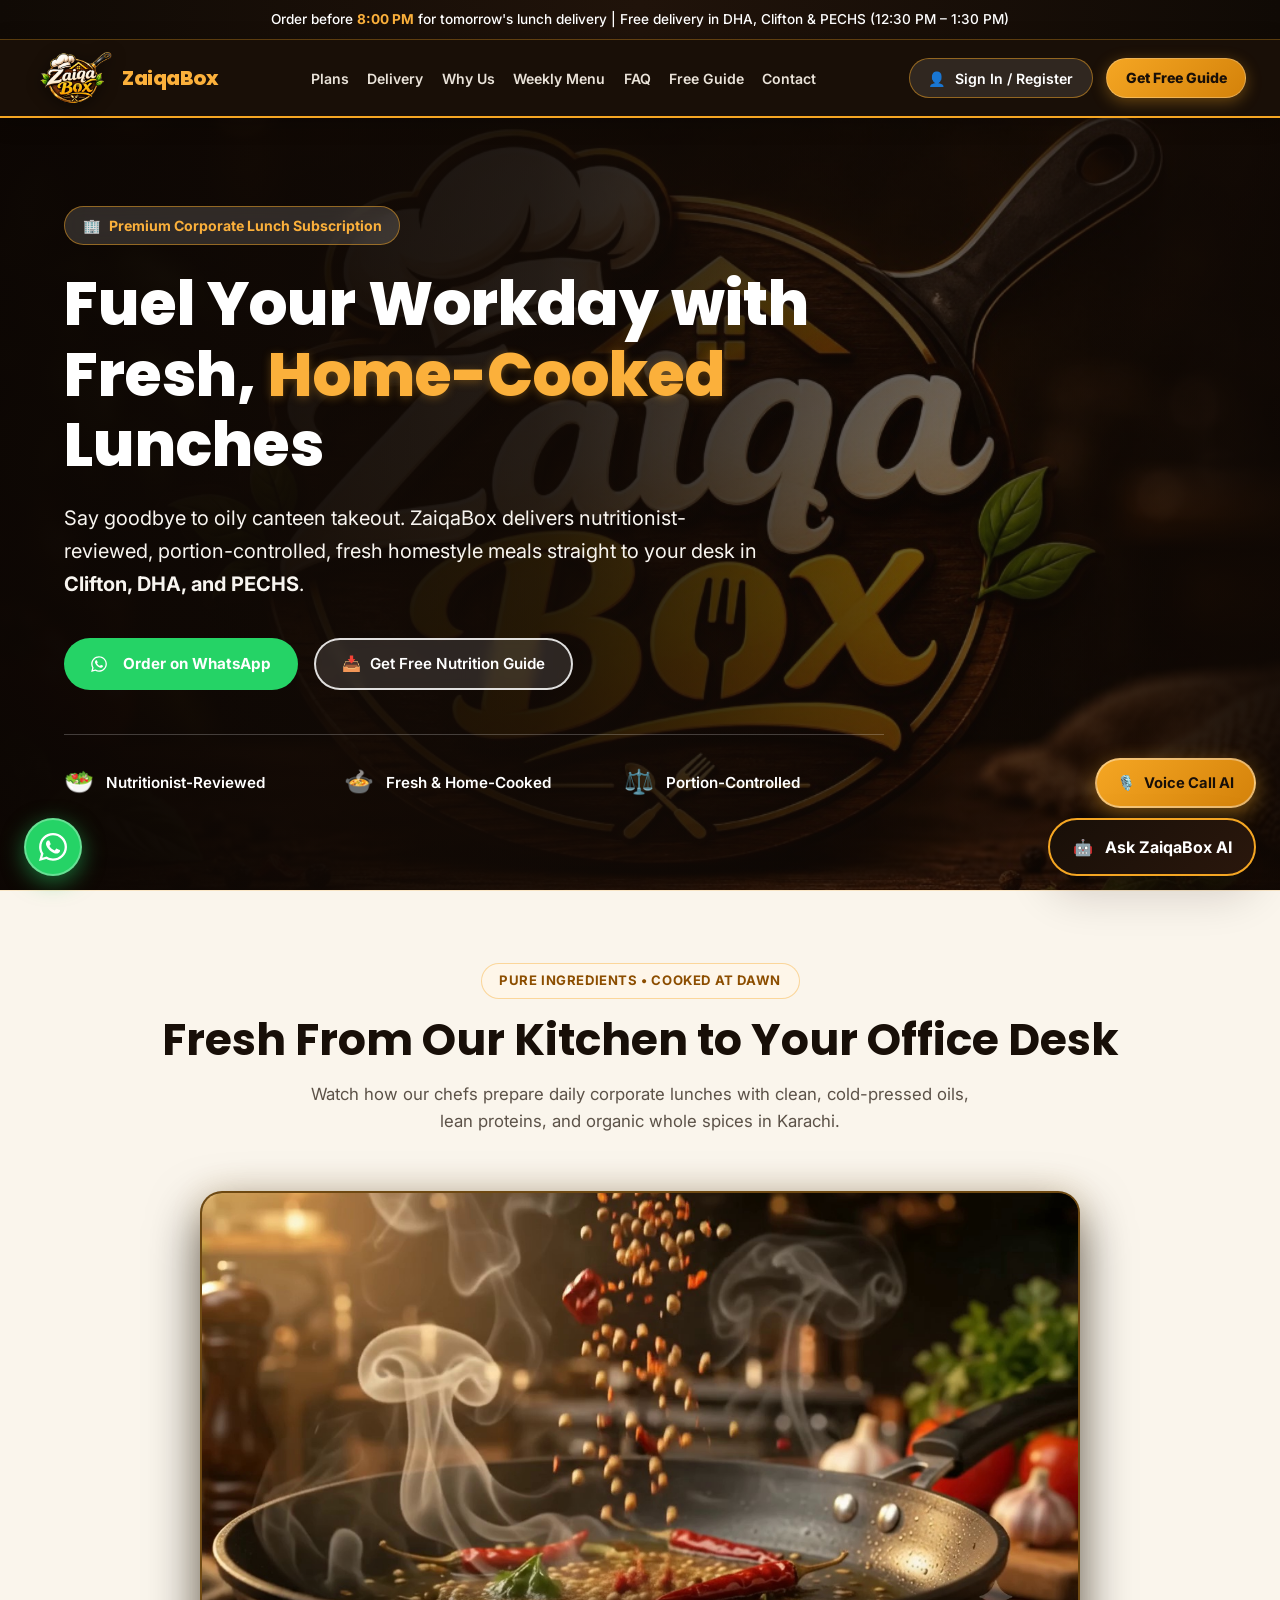
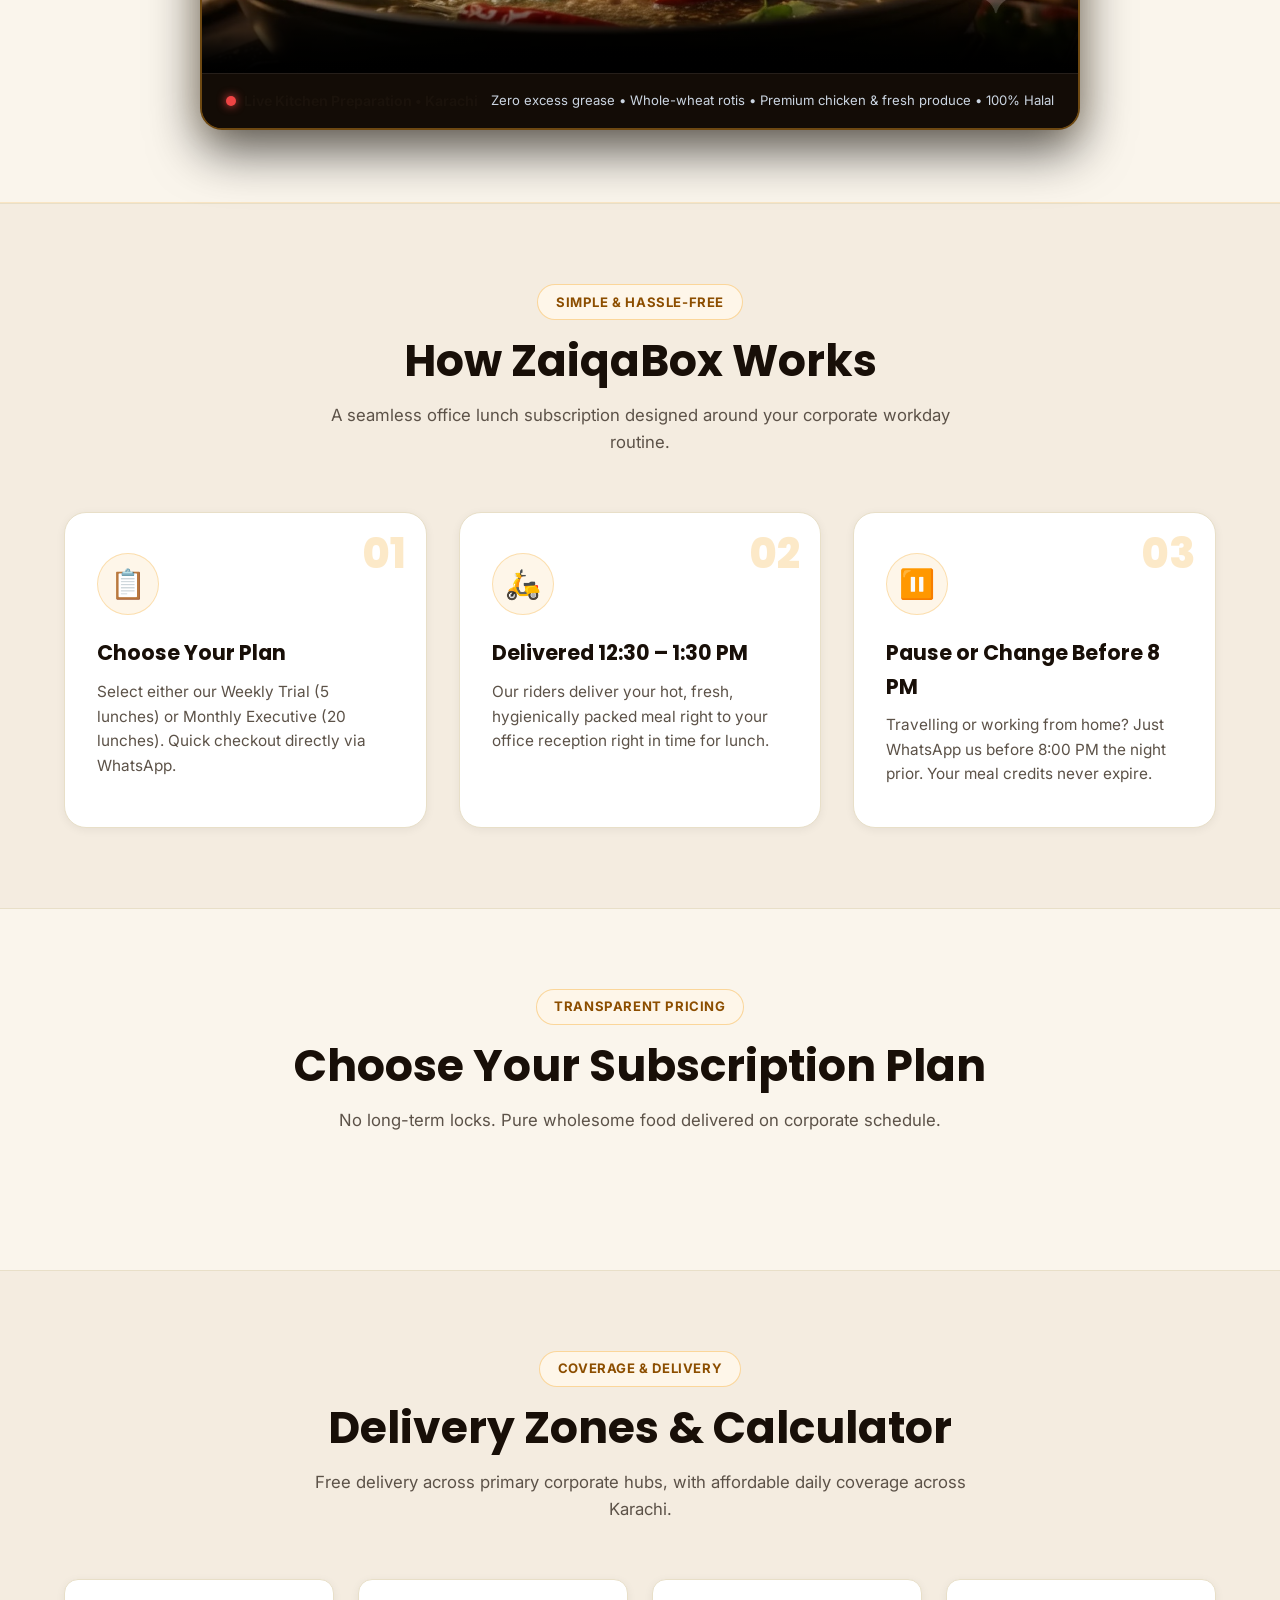
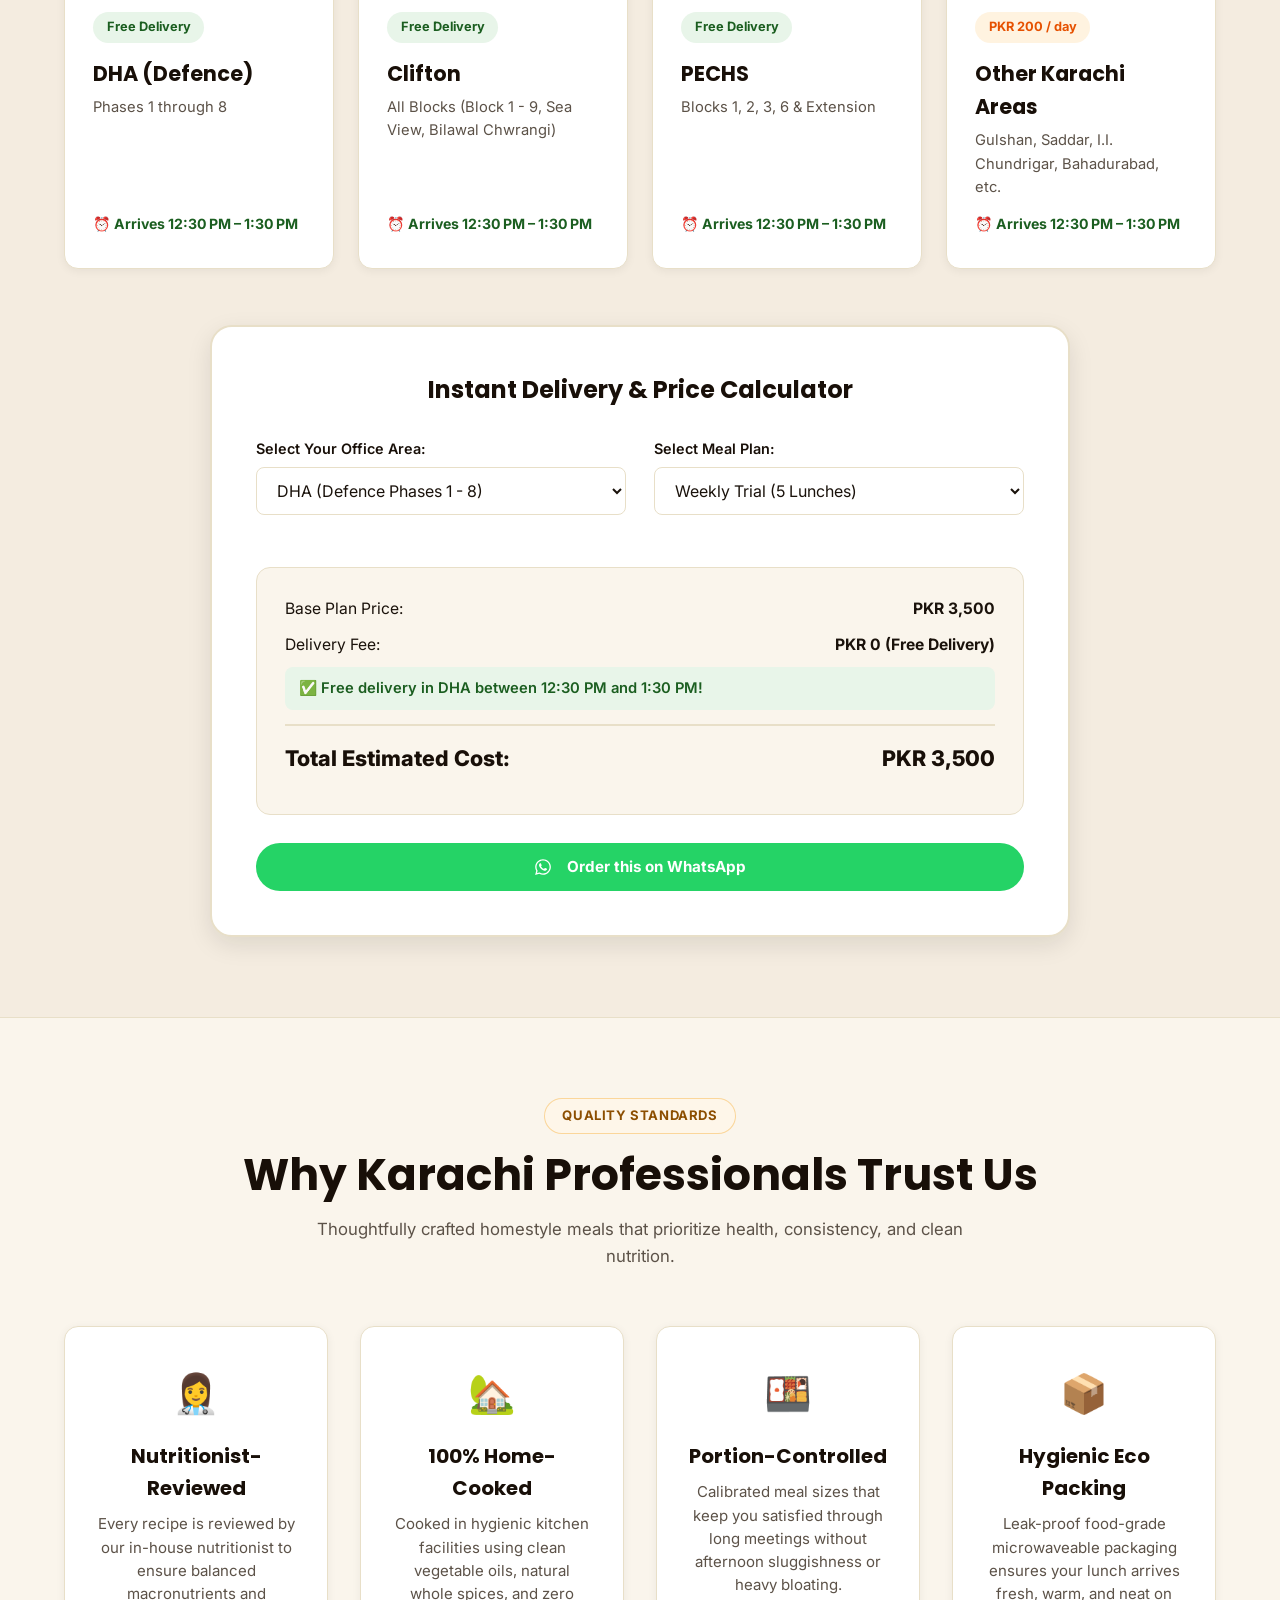
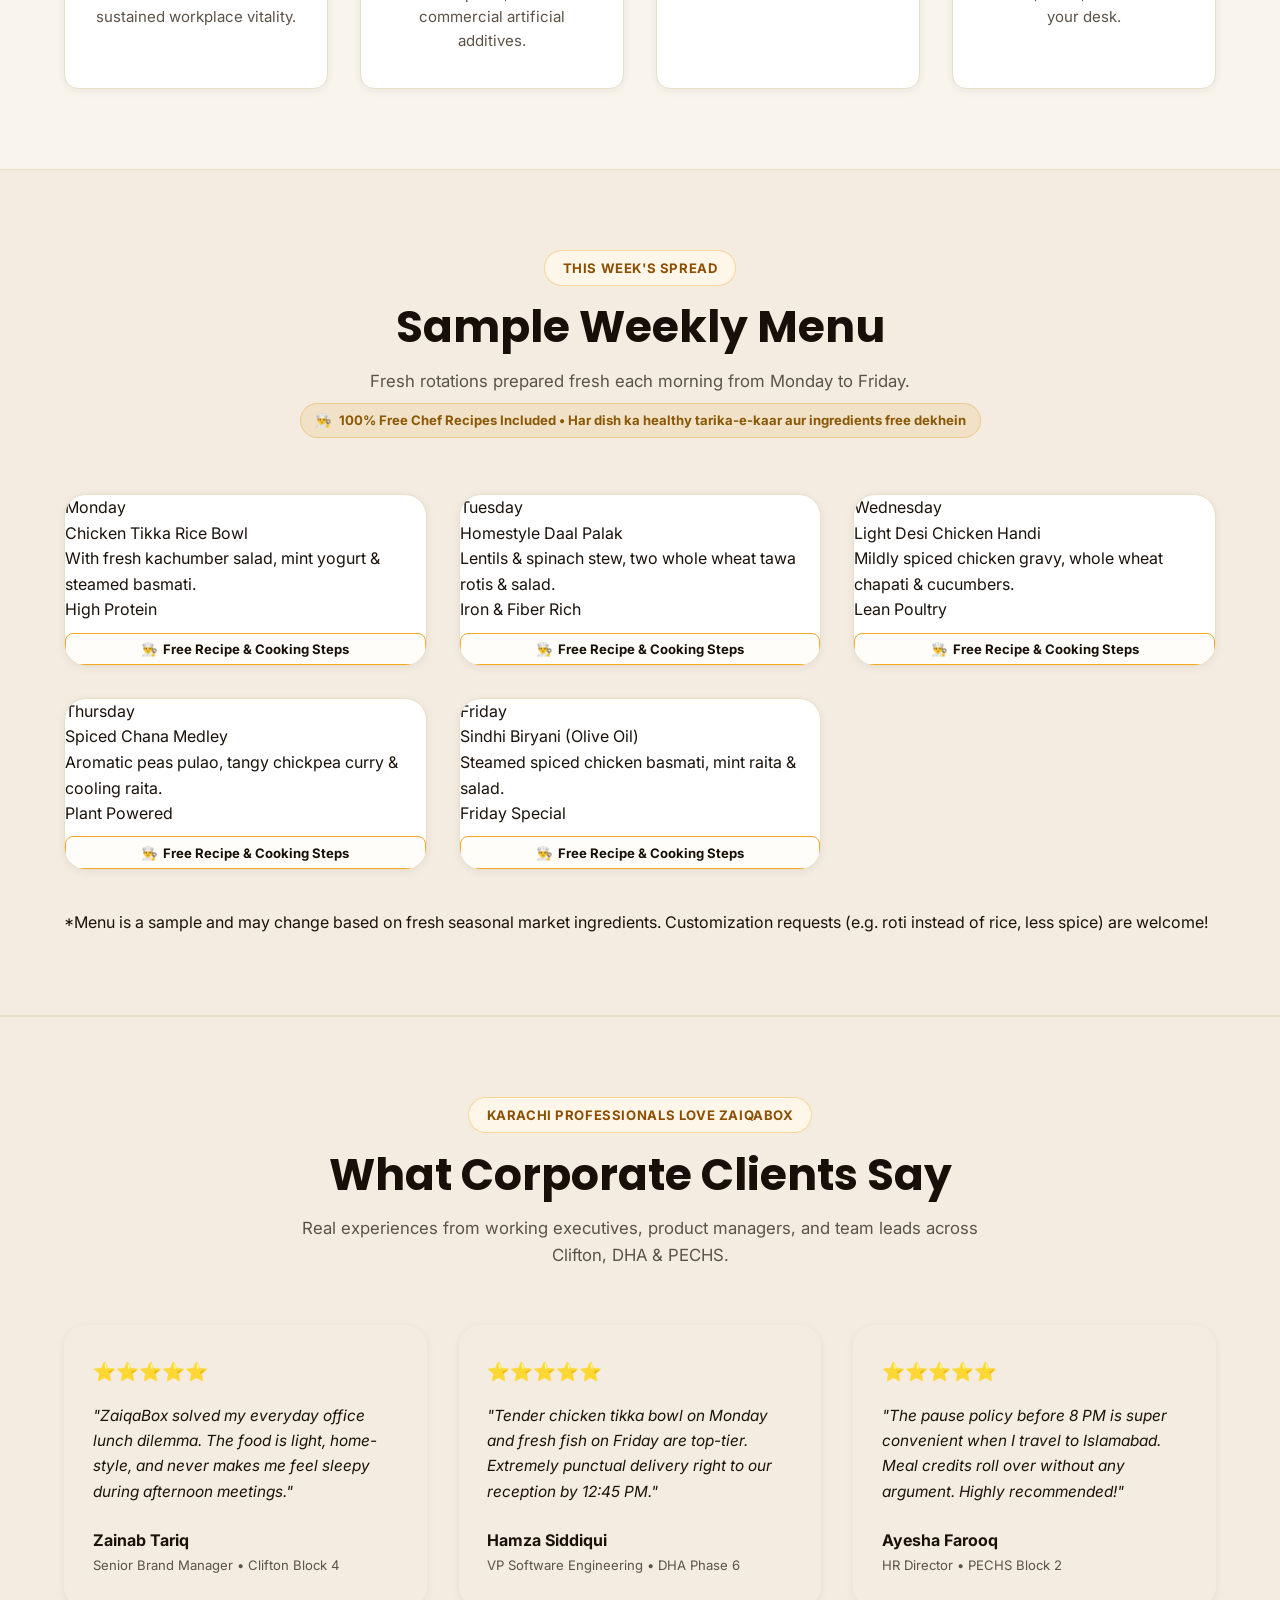
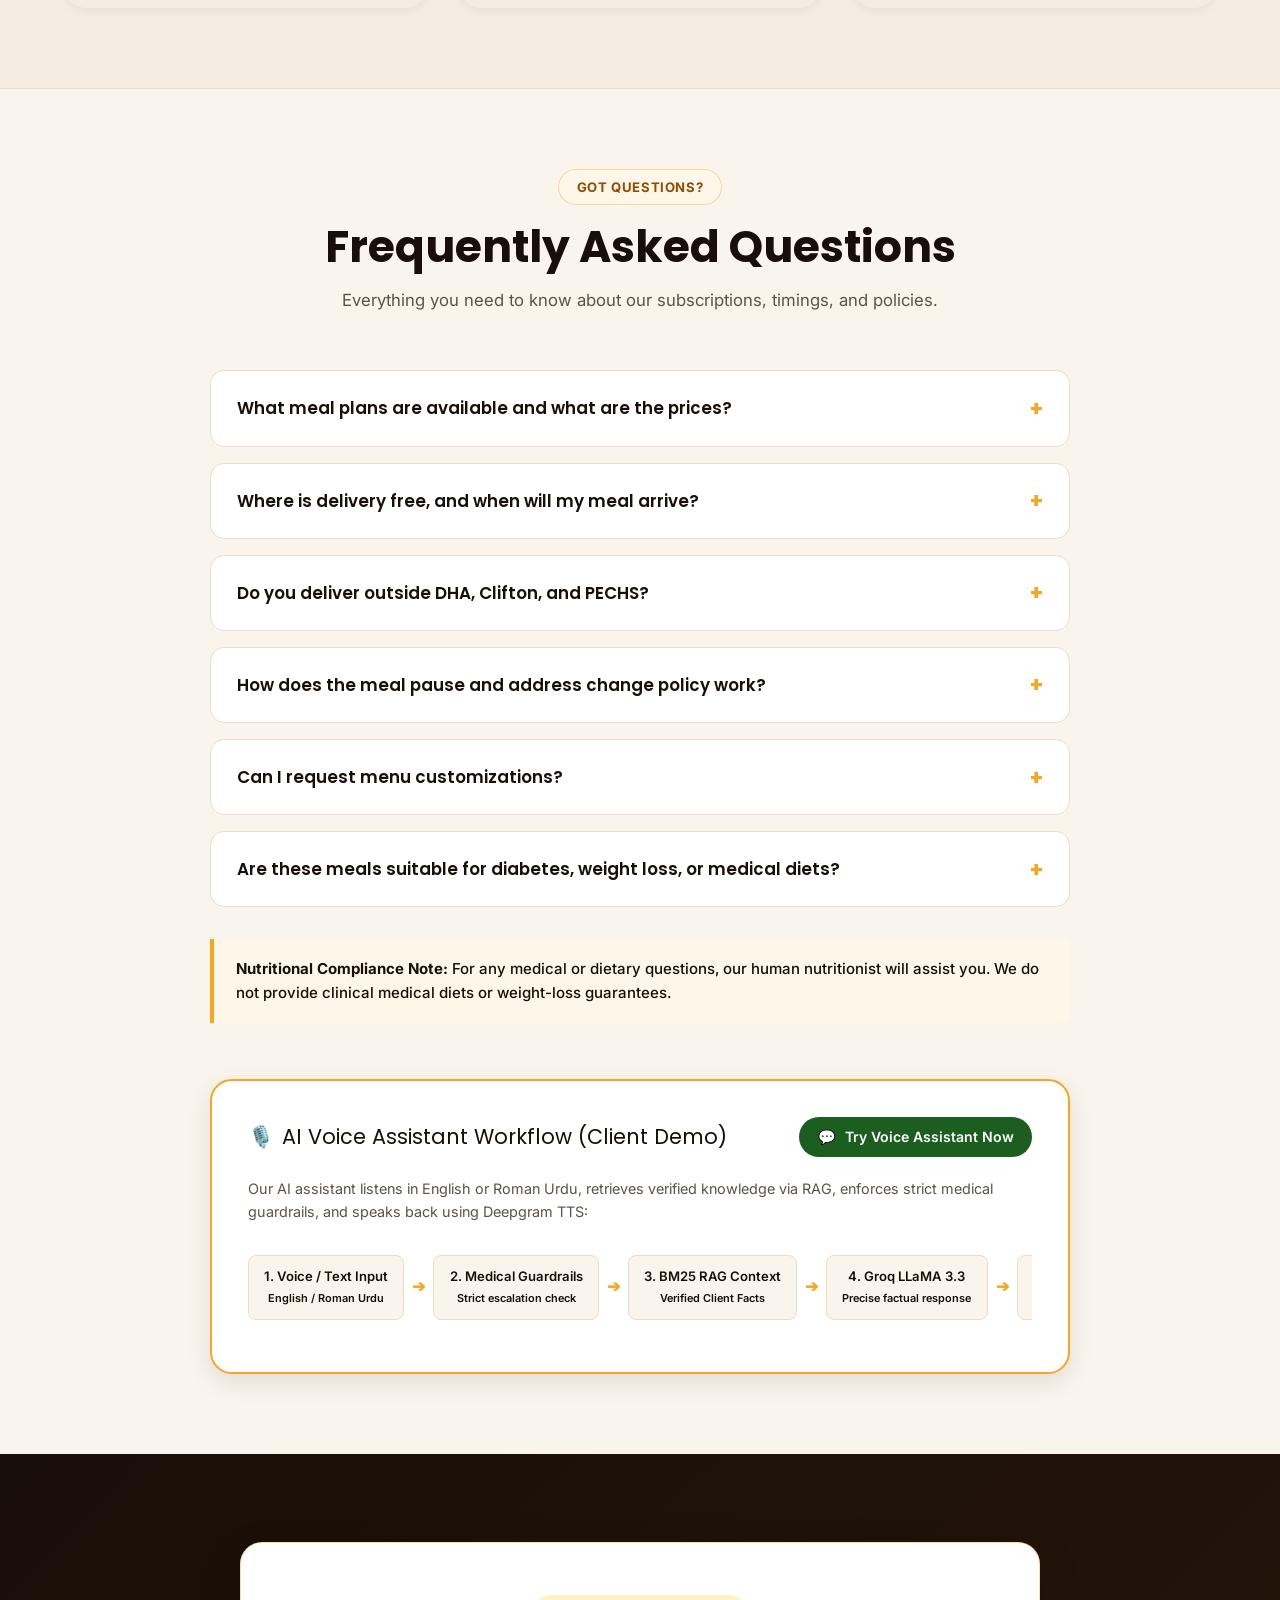
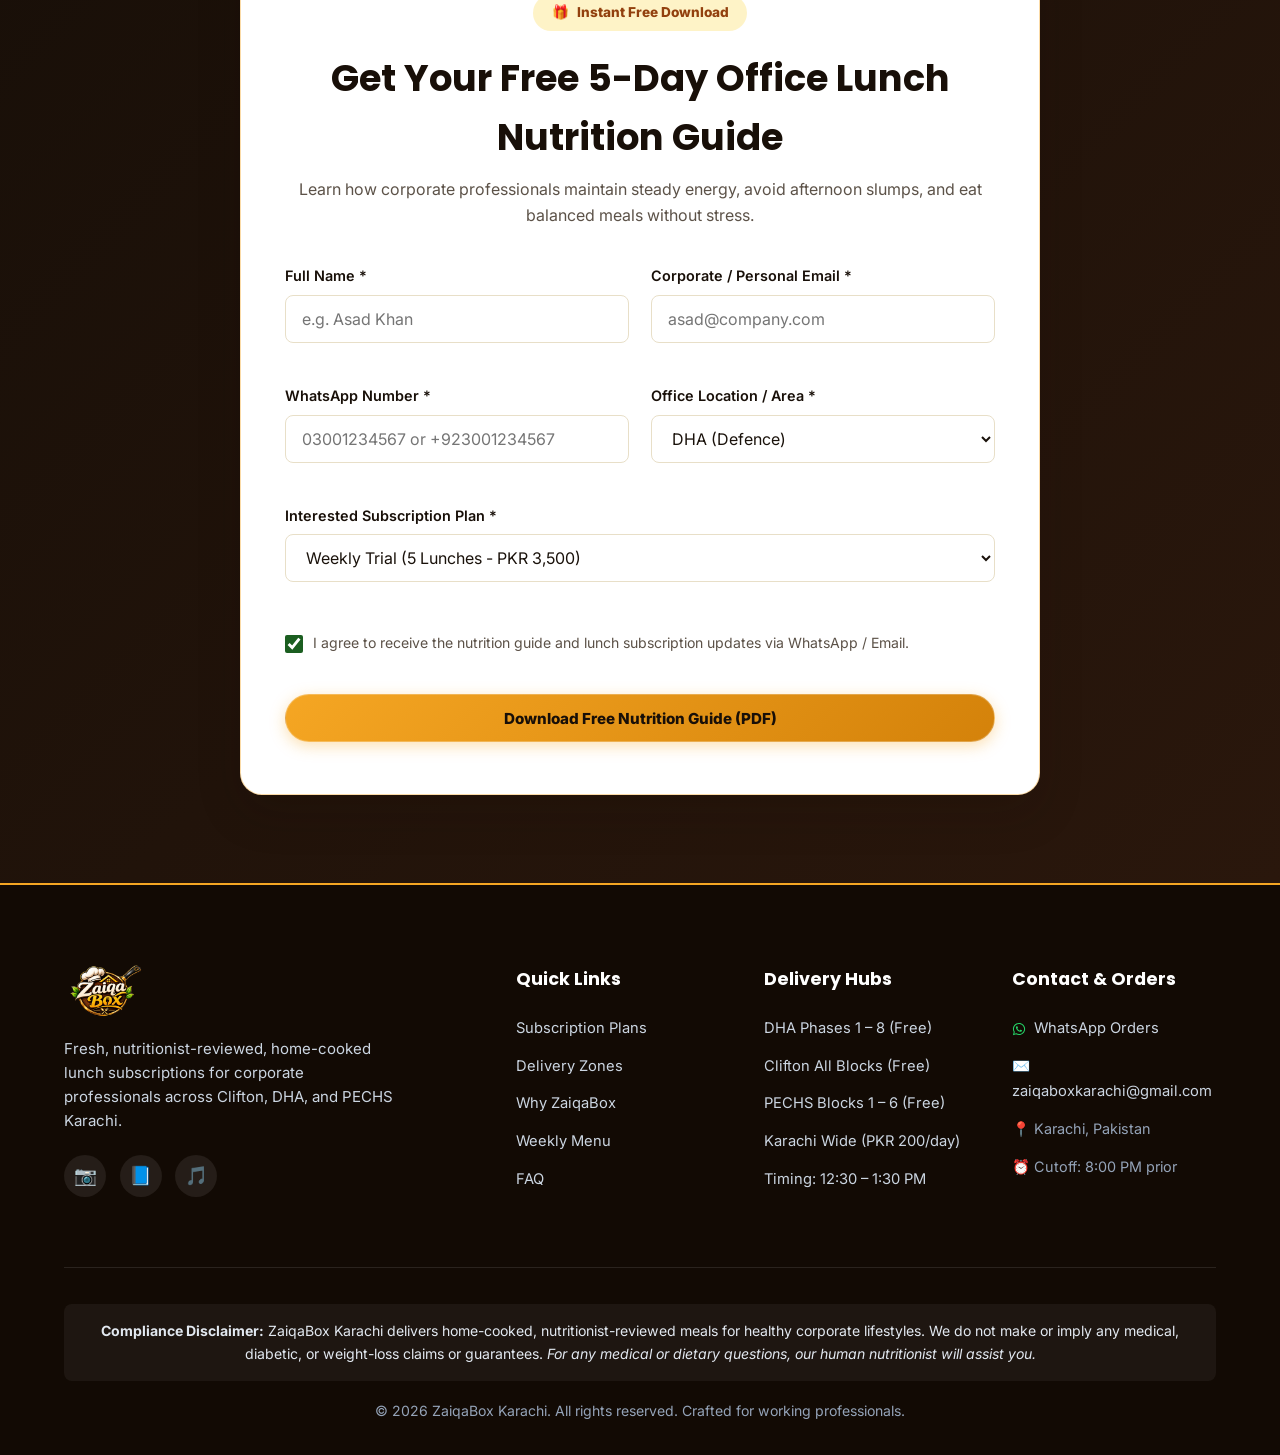
==== commit 87a76da2: "Add free healthy dish recipes and step-by-step cooking guide for clients" ====
--- a/frontend/index.html
+++ b/frontend/index.html
@@ -400,6 +400,9 @@
         <span class="section-tag">This Week's Spread</span>
         <h2 class="section-title">Sample Weekly Menu</h2>
         <p class="section-subtitle">Fresh rotations prepared fresh each morning from Monday to Friday.</p>
+        <div style="display: inline-flex; align-items: center; gap: 8px; background: rgba(229, 169, 60, 0.15); border: 1px solid rgba(229, 169, 60, 0.4); color: #8A5805; padding: 6px 14px; border-radius: 20px; font-size: 0.82rem; font-weight: 700; margin-top: 0.5rem;">
+          <span>👨‍🍳</span> 100% Free Chef Recipes Included • Har dish ka healthy tarika-e-kaar aur ingredients free dekhein
+        </div>
       </div>
 
       <div class="menu-grid" id="menuGrid">
@@ -408,6 +411,9 @@
           <div class="menu-dish">Chicken Tikka Rice Bowl</div>
           <div class="menu-sides">With fresh kachumber salad, mint yogurt &amp; steamed basmati.</div>
           <div class="menu-badge">High Protein</div>
+          <button type="button" class="view-recipe-card-btn" onclick="openDishRecipeModal('Monday')">
+            <span>👨‍🍳</span> Free Recipe &amp; Cooking Steps
+          </button>
         </div>
 
         <div class="menu-card">
@@ -415,6 +421,9 @@
           <div class="menu-dish">Homestyle Daal Palak</div>
           <div class="menu-sides">Lentils &amp; spinach stew, two whole wheat tawa rotis &amp; salad.</div>
           <div class="menu-badge">Iron &amp; Fiber Rich</div>
+          <button type="button" class="view-recipe-card-btn" onclick="openDishRecipeModal('Tuesday')">
+            <span>👨‍🍳</span> Free Recipe &amp; Cooking Steps
+          </button>
         </div>
 
         <div class="menu-card">
@@ -422,6 +431,9 @@
           <div class="menu-dish">Light Desi Chicken Handi</div>
           <div class="menu-sides">Mildly spiced chicken gravy, whole wheat chapati &amp; cucumbers.</div>
           <div class="menu-badge">Lean Poultry</div>
+          <button type="button" class="view-recipe-card-btn" onclick="openDishRecipeModal('Wednesday')">
+            <span>👨‍🍳</span> Free Recipe &amp; Cooking Steps
+          </button>
         </div>
 
         <div class="menu-card">
@@ -429,13 +441,19 @@
           <div class="menu-dish">Spiced Chana Medley</div>
           <div class="menu-sides">Aromatic peas pulao, tangy chickpea curry &amp; cooling raita.</div>
           <div class="menu-badge">Plant Powered</div>
+          <button type="button" class="view-recipe-card-btn" onclick="openDishRecipeModal('Thursday')">
+            <span>👨‍🍳</span> Free Recipe &amp; Cooking Steps
+          </button>
         </div>
 
         <div class="menu-card">
           <div class="menu-day">Friday</div>
-          <div class="menu-dish">Grilled Fish / Herb Cutlets</div>
-          <div class="menu-sides">Herbed rice, roasted seasonal vegetables &amp; lemon dressing.</div>
+          <div class="menu-dish">Sindhi Biryani (Olive Oil)</div>
+          <div class="menu-sides">Steamed spiced chicken basmati, mint raita &amp; salad.</div>
           <div class="menu-badge">Friday Special</div>
+          <button type="button" class="view-recipe-card-btn" onclick="openDishRecipeModal('Friday')">
+            <span>👨‍🍳</span> Free Recipe &amp; Cooking Steps
+          </button>
         </div>
       </div>
 
@@ -1033,8 +1051,69 @@
   <!-- Dedicated Voice Audio Output Player -->
   <audio id="voiceAudioPlayer" preload="auto" style="display: none;"></audio>
 
+  <!-- FREE CHEF DISH RECIPE MODAL -->
+  <div class="user-modal-backdrop" id="dishRecipeModal" role="dialog" aria-modal="true" aria-label="Free Chef Recipe & Cooking Steps">
+    <div class="user-modal-card recipe-modal-card">
+      <button class="user-modal-close" onclick="closeDishRecipeModal()" aria-label="Close">&times;</button>
+      
+      <!-- Day Selector Tabs -->
+      <div class="recipe-dish-selector">
+        <button type="button" class="recipe-day-tab active" data-day="Monday" onclick="openDishRecipeModal('Monday')">Mon: Tikka Bowl</button>
+        <button type="button" class="recipe-day-tab" data-day="Tuesday" onclick="openDishRecipeModal('Tuesday')">Tue: Daal Palak</button>
+        <button type="button" class="recipe-day-tab" data-day="Wednesday" onclick="openDishRecipeModal('Wednesday')">Wed: Chicken Handi</button>
+        <button type="button" class="recipe-day-tab" data-day="Thursday" onclick="openDishRecipeModal('Thursday')">Thu: Chana Pulao</button>
+        <button type="button" class="recipe-day-tab" data-day="Friday" onclick="openDishRecipeModal('Friday')">Fri: Sindhi Biryani</button>
+      </div>
+
+      <!-- Hero Header -->
+      <div class="recipe-hero-wrap">
+        <img id="recModalImg" src="assets/menu/monday_tikka_bowl.jpg" alt="Dish Recipe" class="recipe-hero-img">
+        <div>
+          <span class="recipe-badge-pill" id="recModalDayBadge">Monday's Chef Special</span>
+          <h2 id="recModalTitle" style="margin: 4px 0 2px; font-family: var(--font-heading); font-size: 1.35rem; color: var(--walnut);">Chicken Tikka Rice Bowl</h2>
+          <div id="recModalTagline" style="font-size: 0.8rem; color: #B45309; font-weight: 700;">High-Protein • Low-Oil • Pan-Grilled Charred Flavors</div>
+          <div class="recipe-meta-badges">
+            <span class="recipe-badge-pill">⏱️ Prep: <strong id="recModalPrep">15 mins</strong></span>
+            <span class="recipe-badge-pill">🍳 Cook: <strong id="recModalCook">20 mins</strong></span>
+            <span class="recipe-badge-pill">🔥 <strong id="recModalCals">520 kcal</strong></span>
+            <span class="recipe-badge-pill">🥩 Protein: <strong id="recModalProtein">32g</strong></span>
+          </div>
+        </div>
+      </div>
+
+      <!-- Summary -->
+      <p id="recModalDesc" style="font-size: 0.88rem; color: var(--text-muted); line-height: 1.5; margin-bottom: 1rem;"></p>
+
+      <!-- Clean Ingredients -->
+      <h4 class="recipe-section-title">
+        <span>🥗</span> Clean Homestyle Ingredients
+      </h4>
+      <ul class="recipe-ingredients-list" id="recModalIngredients"></ul>
+
+      <!-- Step by Step Instructions -->
+      <h4 class="recipe-section-title">
+        <span>🍳</span> Step-by-Step Cooking Steps (Tariqa)
+      </h4>
+      <ol class="recipe-steps-list" id="recModalSteps"></ol>
+
+      <!-- Nutritionist Chef Tip -->
+      <div class="recipe-tip-box" id="recModalChefTip"></div>
+
+      <!-- Action Footer -->
+      <div style="margin-top: 1.5rem; display: flex; gap: 10px; justify-content: flex-end; align-items: center; flex-wrap: wrap;">
+        <button type="button" class="btn btn-outline btn-sm" onclick="window.print()" style="border-radius: 20px;">
+          <span>🖨️</span> Print / Save Recipe
+        </button>
+        <a href="#" id="recModalOrderBtn" class="btn btn-primary btn-sm" target="_blank" rel="noopener" style="border-radius: 20px;">
+          <span>🍱</span> Order Cooked Fresh by ZaiqaBox
+        </a>
+      </div>
+    </div>
+  </div>
+
   <!-- Scripts (Cache-Busted v10.0) -->
   <script src="js/config.js?v=10.0"></script>
+  <script src="js/recipes.js?v=1.0"></script>
   <script src="js/script.js?v=10.0"></script>
   <script src="js/chatbot.js?v=10.0"></script>
   <script src="js/voice.js?v=10.0"></script>
--- a/frontend/css/style.css
+++ b/frontend/css/style.css
@@ -3102,3 +3102,144 @@
   cursor: not-allowed;
   background: #F1F5F9;
 }
+
+
+/* ==========================================================================
+   RECIPE MODAL & CHEF COOKING GUIDE STYLES
+   ========================================================================== */
+.user-modal-card.recipe-modal-card {
+  max-width: 680px;
+  padding: 1.75rem 2rem;
+  border-radius: 20px;
+  background: #FFFFFF;
+}
+
+.recipe-hero-wrap {
+  display: flex;
+  gap: 1.25rem;
+  align-items: center;
+  padding-bottom: 1.25rem;
+  border-bottom: 1.5px solid #F1E5D8;
+  margin-bottom: 1.25rem;
+}
+
+.recipe-hero-img {
+  width: 90px;
+  height: 90px;
+  border-radius: 14px;
+  object-fit: cover;
+  border: 2px solid var(--accent);
+  box-shadow: 0 4px 12px rgba(0,0,0,0.08);
+  flex-shrink: 0;
+}
+
+.recipe-meta-badges {
+  display: flex;
+  gap: 8px;
+  flex-wrap: wrap;
+  margin: 6px 0;
+}
+
+.recipe-badge-pill {
+  font-size: 0.75rem;
+  font-weight: 700;
+  padding: 3px 10px;
+  border-radius: 12px;
+  background: rgba(229, 169, 60, 0.15);
+  color: var(--walnut);
+}
+
+.recipe-section-title {
+  font-size: 1.05rem;
+  font-weight: 700;
+  color: var(--walnut);
+  display: flex;
+  align-items: center;
+  gap: 8px;
+  margin: 1.25rem 0 0.65rem;
+}
+
+.recipe-ingredients-list {
+  display: grid;
+  grid-template-columns: repeat(auto-fit, minmax(240px, 1fr));
+  gap: 0.5rem 1rem;
+  padding-left: 1.25rem;
+  margin: 0;
+  font-size: 0.88rem;
+  color: #374151;
+  line-height: 1.5;
+}
+
+.recipe-steps-list {
+  padding-left: 1.25rem;
+  margin: 0;
+  font-size: 0.88rem;
+  color: #374151;
+  line-height: 1.6;
+}
+
+.recipe-steps-list li {
+  margin-bottom: 0.65rem;
+}
+
+.recipe-tip-box {
+  background: #FFFDF9;
+  border-left: 4px solid var(--accent);
+  border-radius: 8px;
+  padding: 10px 14px;
+  margin-top: 1.25rem;
+  font-size: 0.85rem;
+  color: #4B5563;
+  line-height: 1.5;
+}
+
+.recipe-dish-selector {
+  display: flex;
+  gap: 6px;
+  overflow-x: auto;
+  padding-bottom: 8px;
+  padding-right: 36px;
+  margin-bottom: 1rem;
+}
+
+.recipe-day-tab {
+  padding: 6px 14px;
+  border-radius: 16px;
+  font-size: 0.8rem;
+  font-weight: 700;
+  border: 1px solid #E5E7EB;
+  background: #F9FAFB;
+  cursor: pointer;
+  white-space: nowrap;
+  transition: all 0.2s ease;
+}
+
+.recipe-day-tab.active {
+  background: var(--walnut);
+  color: #FFFFFF;
+  border-color: var(--walnut);
+}
+
+.view-recipe-card-btn {
+  margin-top: 0.6rem;
+  font-size: 0.82rem;
+  font-weight: 700;
+  border-radius: 8px;
+  border: 1.5px solid var(--accent);
+  background: #FFFDF9;
+  color: var(--walnut);
+  padding: 0.45rem 0.75rem;
+  width: 100%;
+  display: flex;
+  align-items: center;
+  justify-content: center;
+  gap: 6px;
+  cursor: pointer;
+  transition: all 0.2s ease;
+}
+
+.view-recipe-card-btn:hover {
+  background: var(--accent);
+  color: var(--walnut);
+  transform: translateY(-1px);
+}
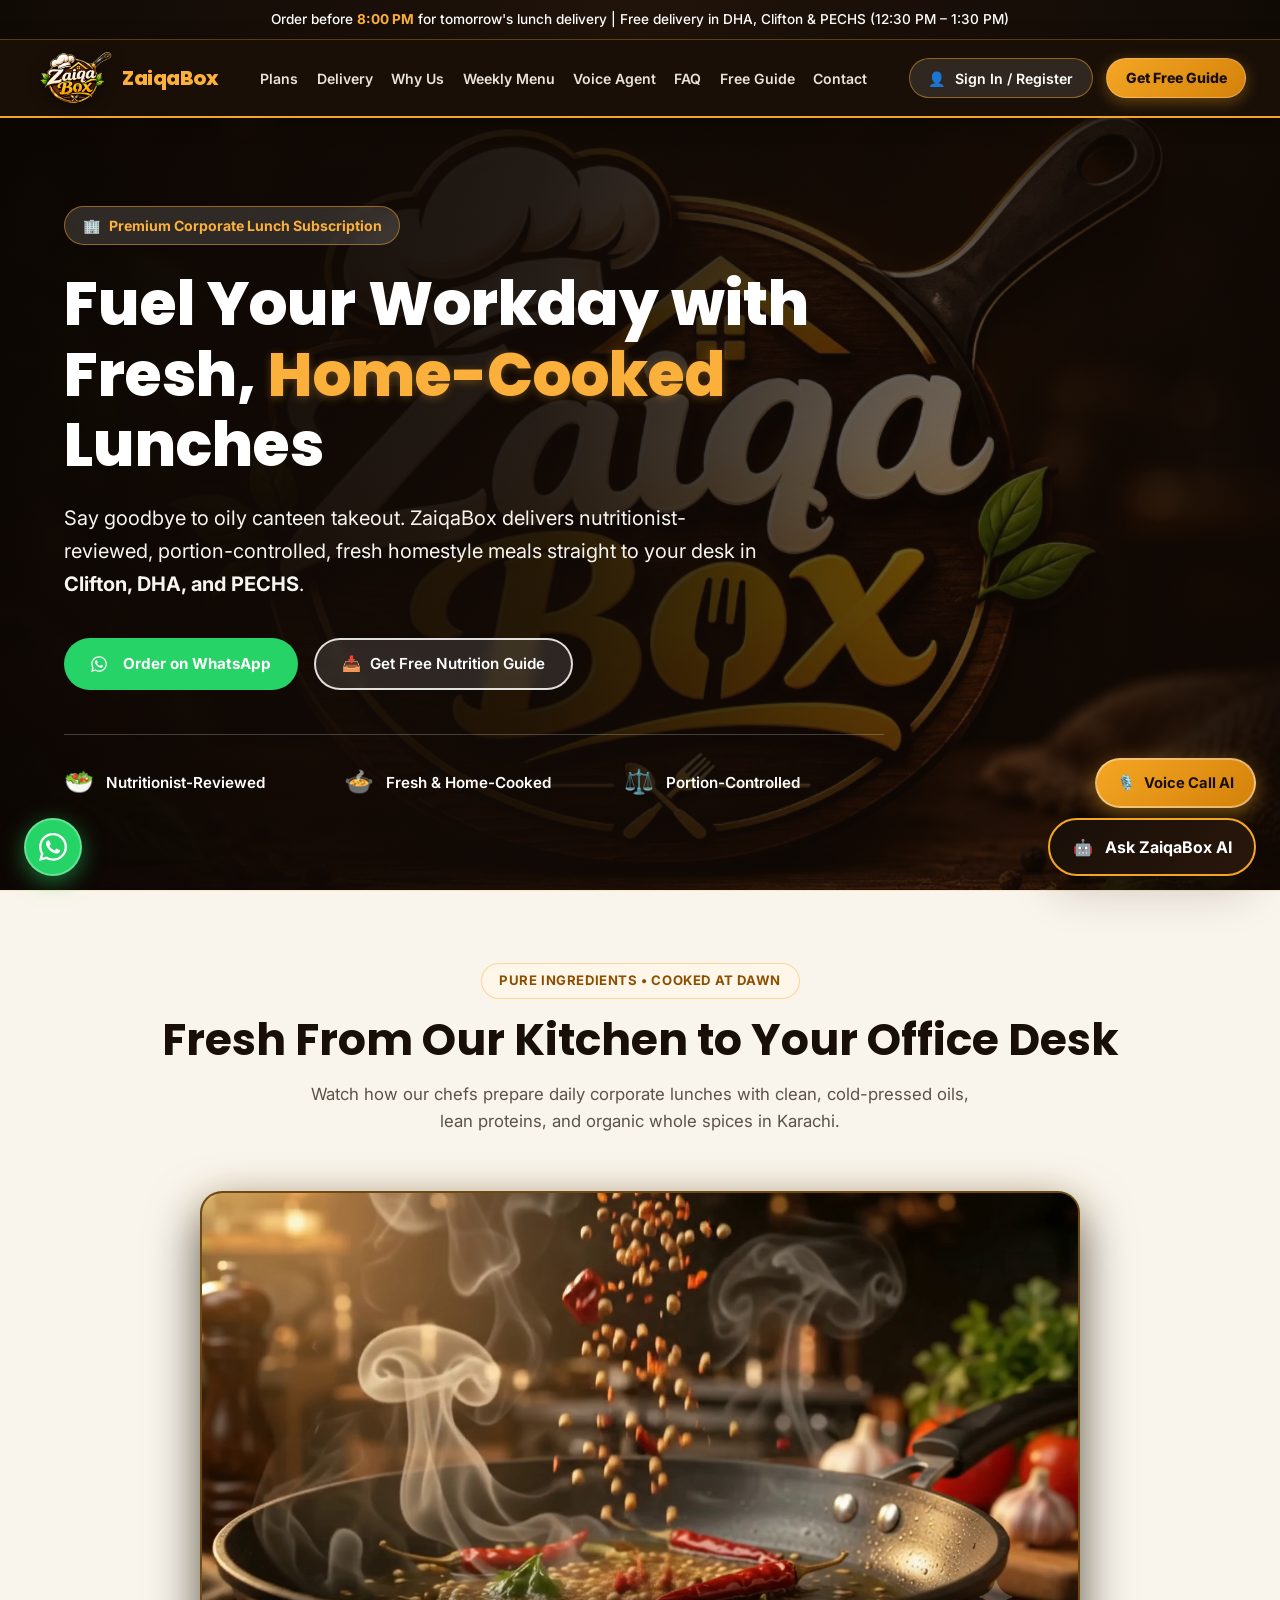
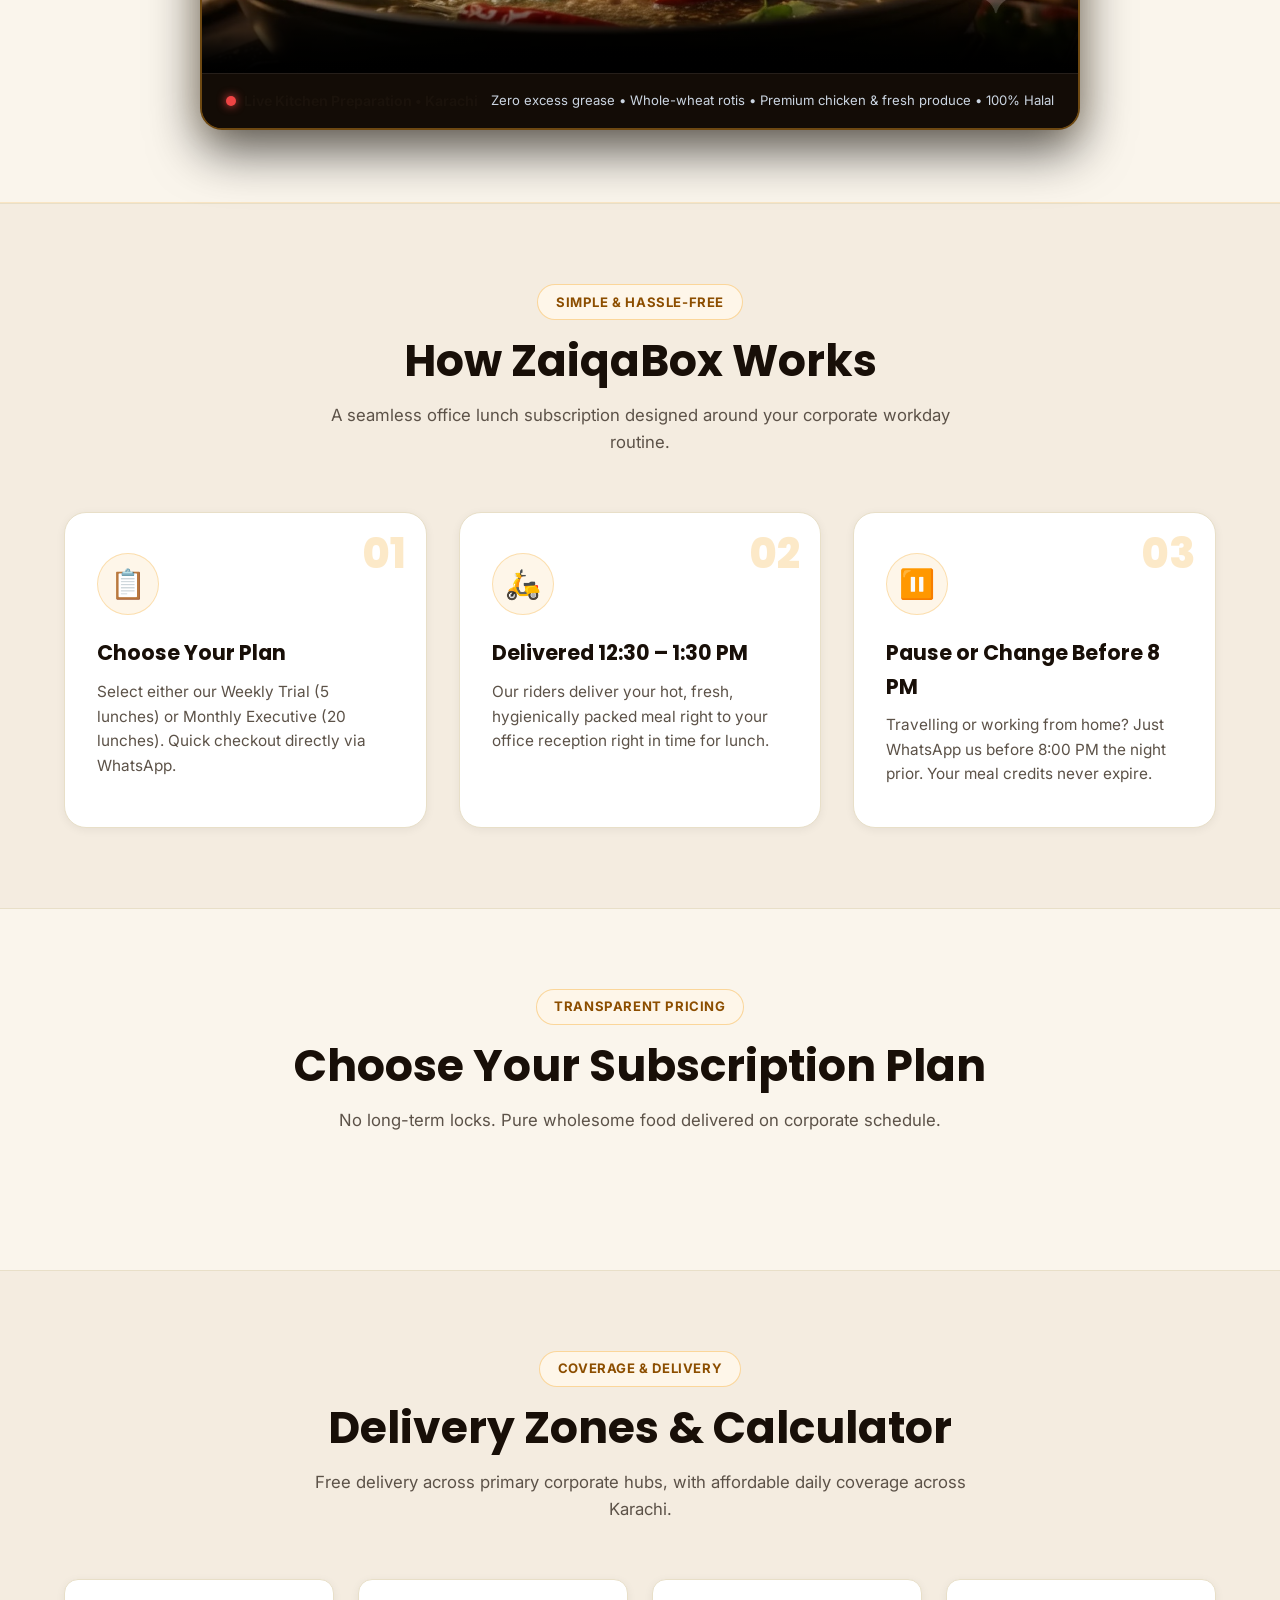
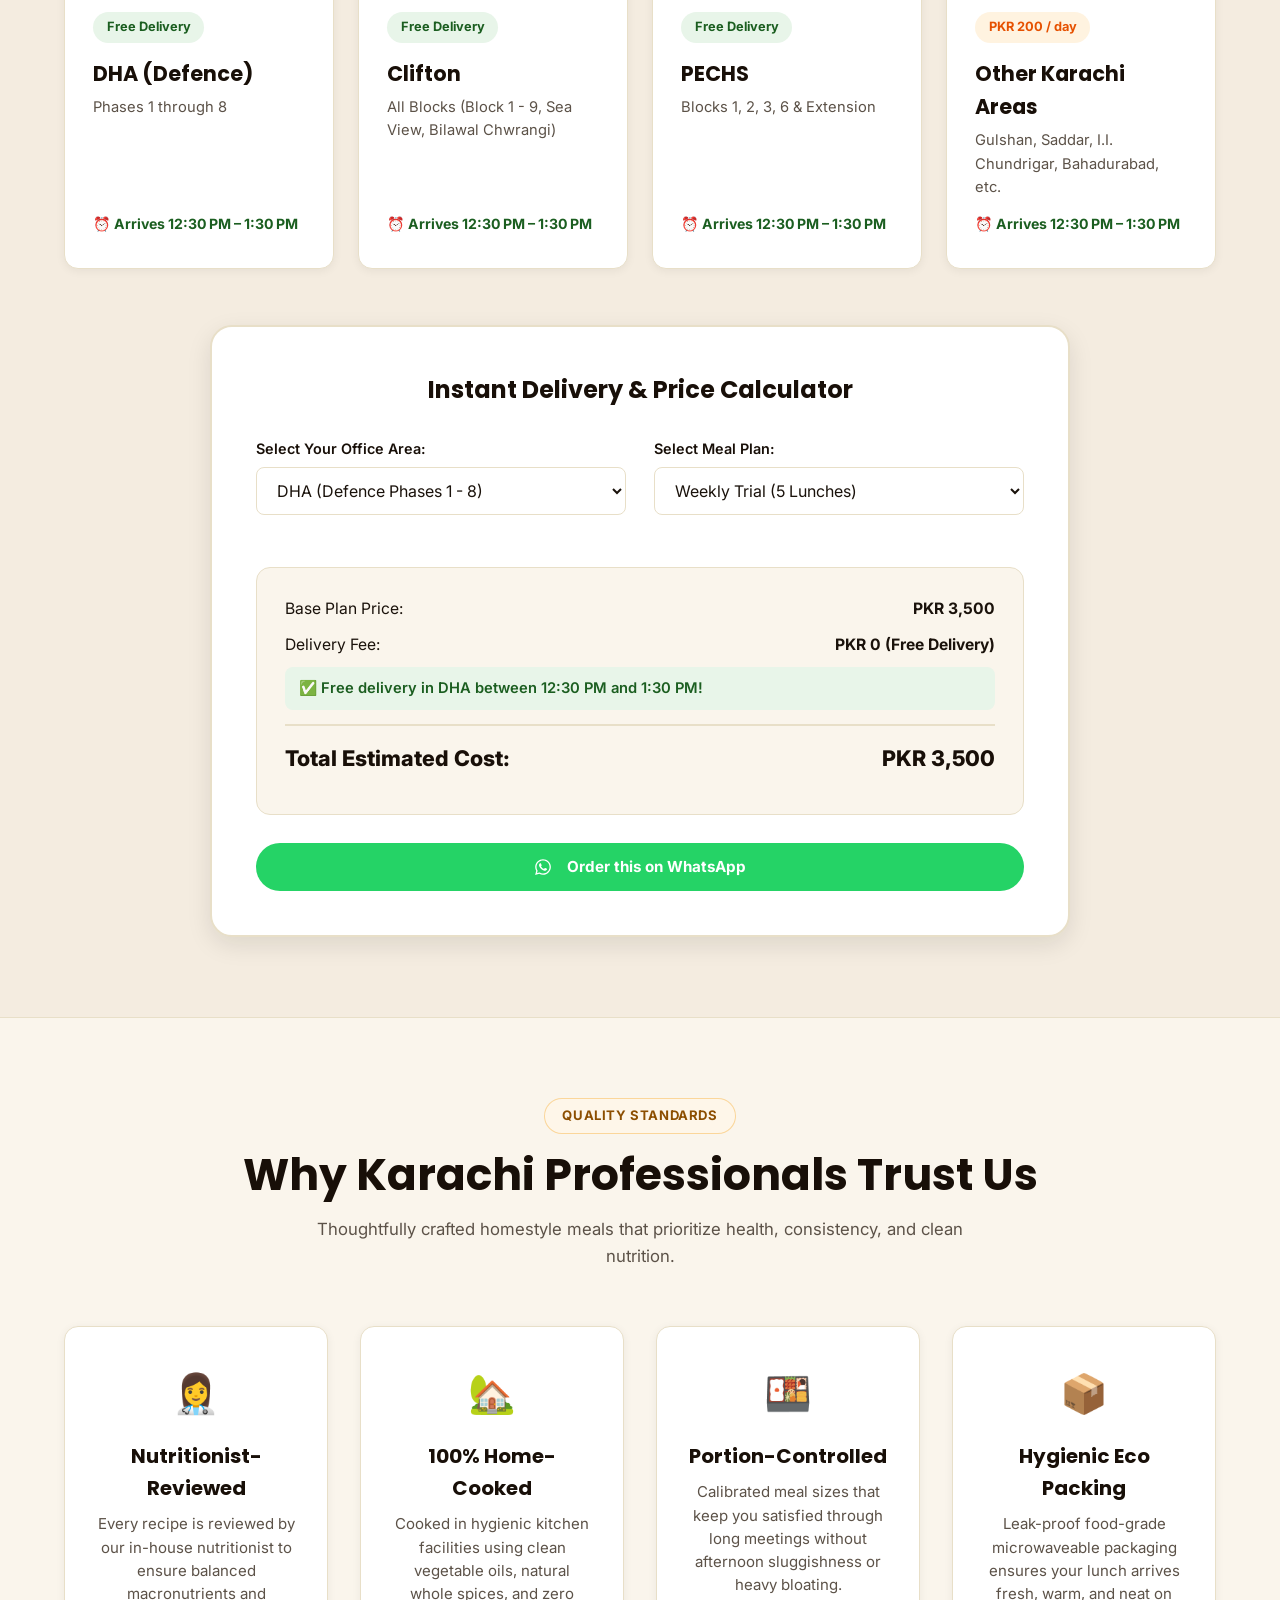
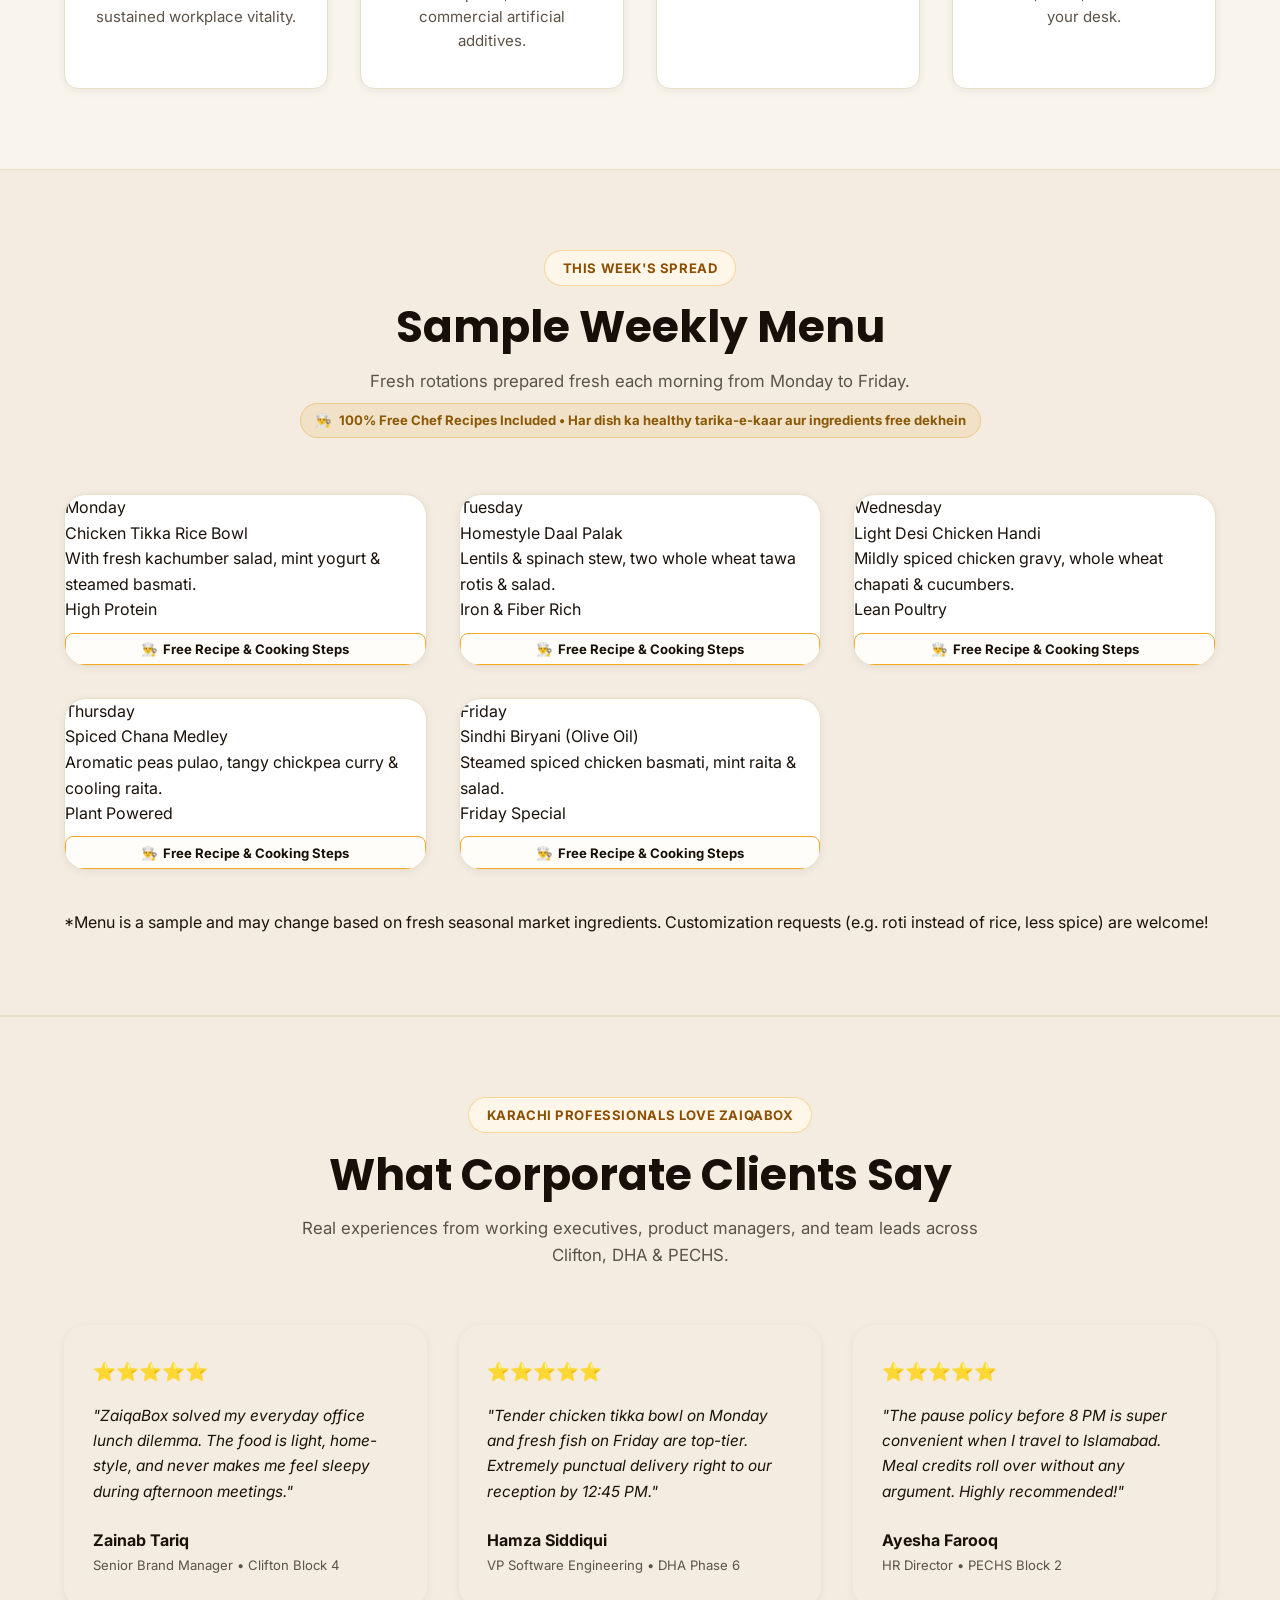
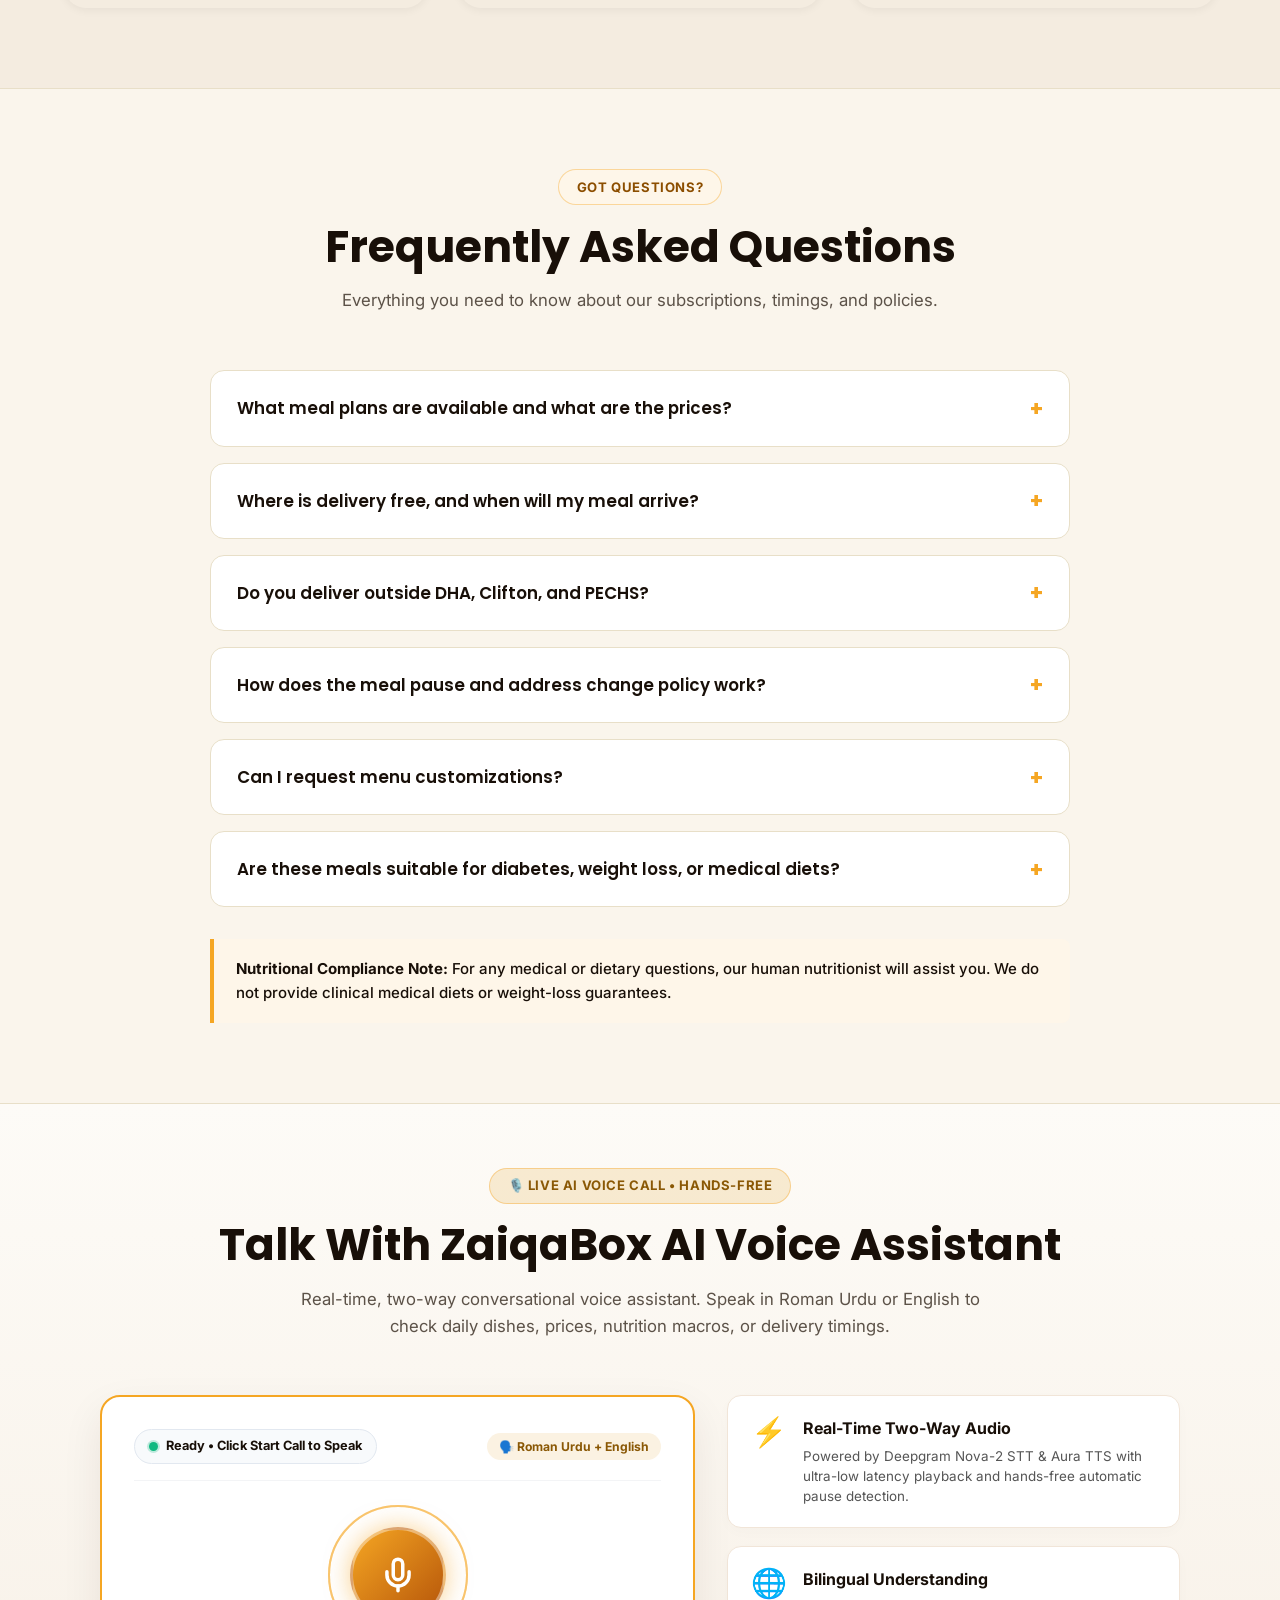
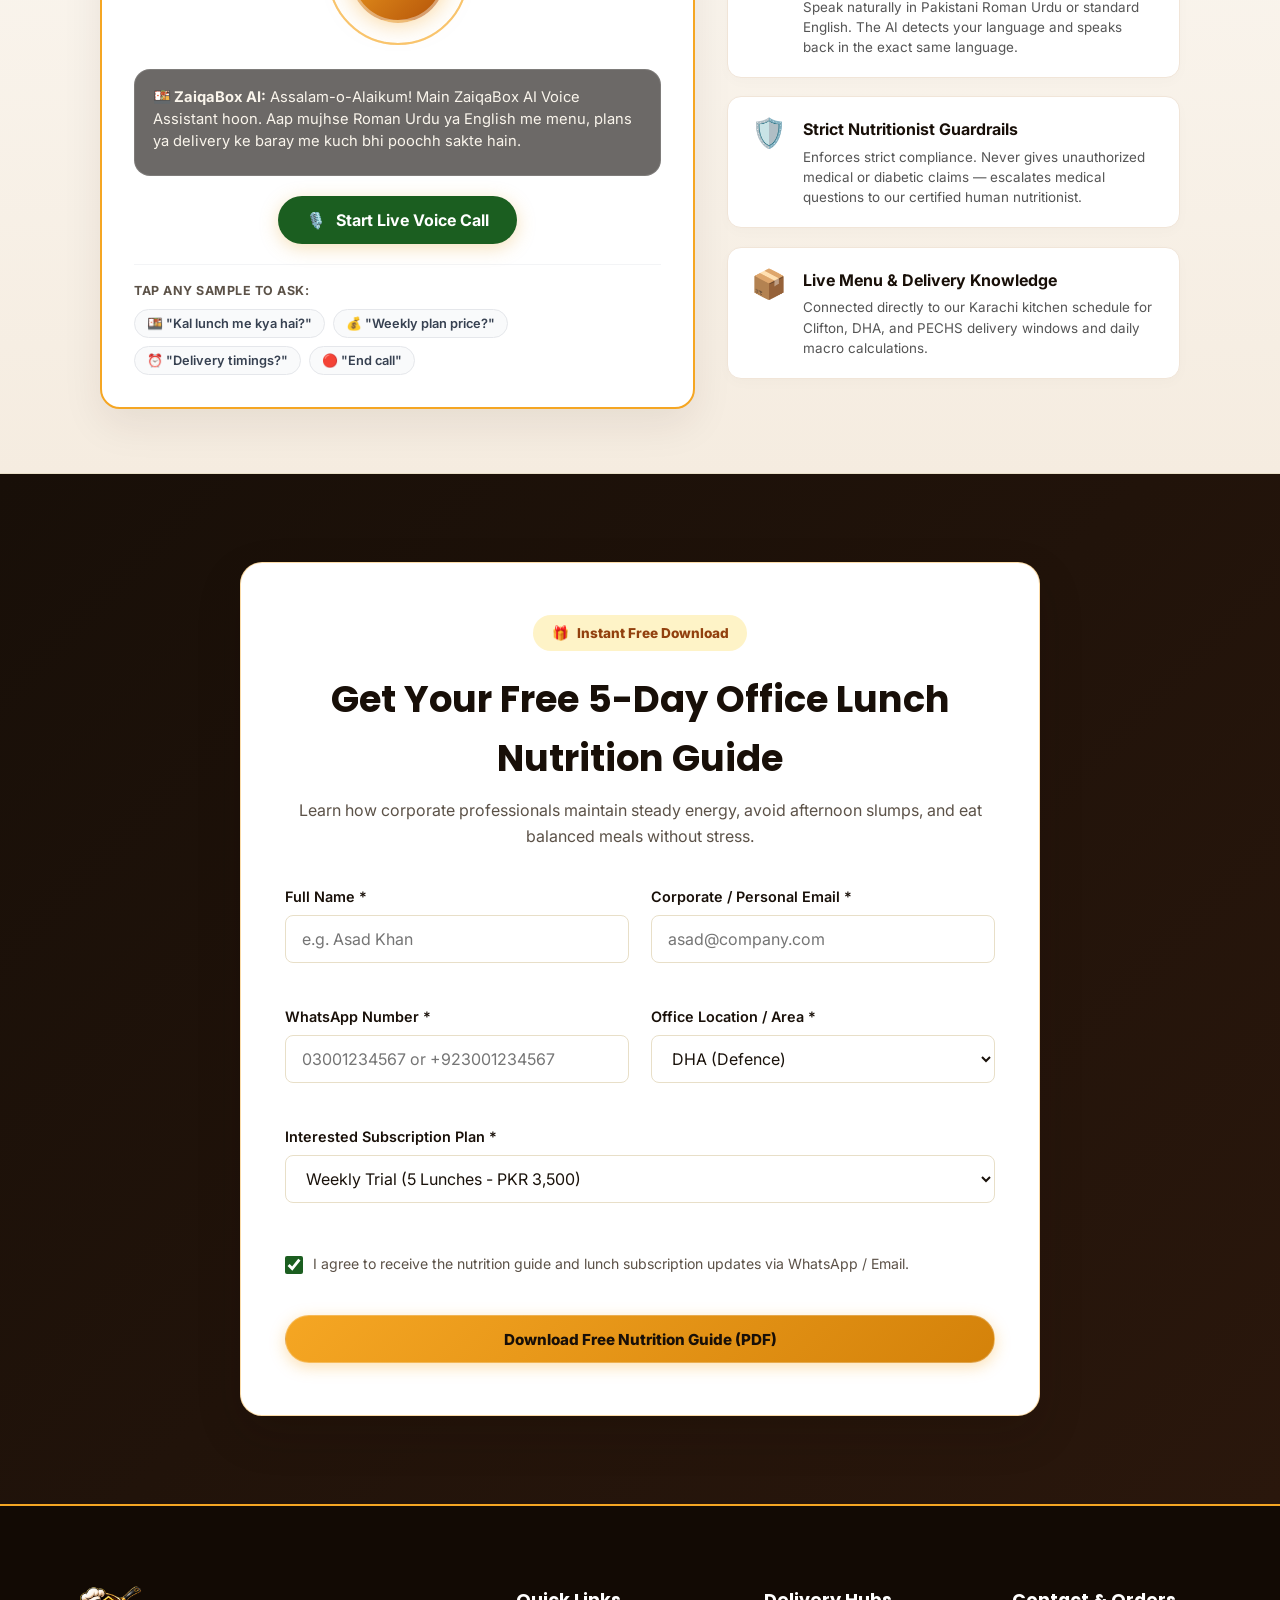
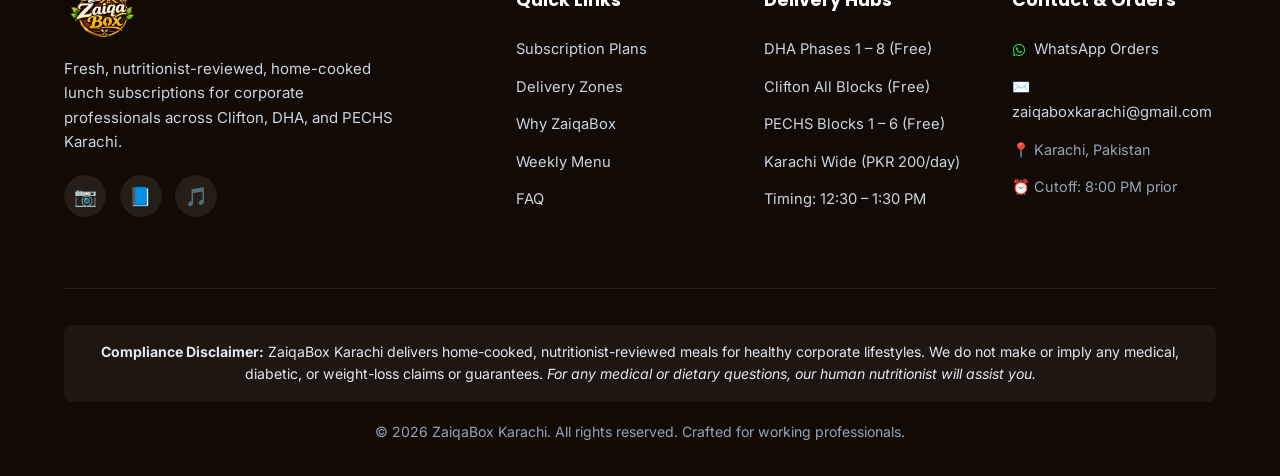
==== commit 182eb33c: "Add dedicated AI Voice Agent section and interactive on-page studio interface" ====
--- a/frontend/index.html
+++ b/frontend/index.html
@@ -119,6 +119,7 @@
           <li><a href="#delivery" class="nav-link">Delivery</a></li>
           <li><a href="#why-us" class="nav-link">Why Us</a></li>
           <li><a href="#menu" class="nav-link">Weekly Menu</a></li>
+          <li><a href="#voice-agent" class="nav-link">Voice Agent</a></li>
           <li><a href="#faq" class="nav-link">FAQ</a></li>
           <li><a href="#lead-capture" class="nav-link">Free Guide</a></li>
           <li><a href="#contact" class="nav-link">Contact</a></li>
@@ -576,31 +577,116 @@
       <div class="faq-compliance-callout">
         <strong>Nutritional Compliance Note:</strong> For any medical or dietary questions, our human nutritionist will assist you. We do not provide clinical medical diets or weight-loss guarantees.
       </div>
-
-      <!-- Voice FAQ Interactive Demonstration Panel -->
-      <div class="voice-demo-card" id="voiceDemoCard">
-        <div class="voice-demo-header">
-          <div class="voice-demo-title">
-            <span>🎙️</span> AI Voice Assistant Workflow (Client Demo)
-          </div>
-          <button class="btn btn-primary btn-sm" id="openVoiceInChatBtn">
-            <span>💬</span> Try Voice Assistant Now
-          </button>
-        </div>
-        <p style="font-size: 0.9rem; color: var(--text-muted); margin-bottom: 1rem;">
-          Our AI assistant listens in English or Roman Urdu, retrieves verified knowledge via RAG, enforces strict medical guardrails, and speaks back using Deepgram TTS:
+    </div>
+  </section>
+
+  <!-- 7.5 Dedicated AI Voice Agent Section -->
+  <section class="section voice-agent-section" id="voice-agent">
+    <div class="container">
+      <div class="section-header text-center">
+        <span class="section-tag" style="background: rgba(229, 169, 60, 0.2); color: #8A5805; font-weight: 700;">
+          🎙️ Live AI Voice Call &bull; Hands-Free
+        </span>
+        <h2 class="section-title">Talk With ZaiqaBox AI Voice Assistant</h2>
+        <p class="section-subtitle">
+          Real-time, two-way conversational voice assistant. Speak in Roman Urdu or English to check daily dishes, prices, nutrition macros, or delivery timings.
         </p>
-        <div class="voice-flow-diagram">
-          <div class="flow-step-node">1. Voice / Text Input<br><small>English / Roman Urdu</small></div>
-          <span class="flow-arrow">➔</span>
-          <div class="flow-step-node">2. Medical Guardrails<br><small>Strict escalation check</small></div>
-          <span class="flow-arrow">➔</span>
-          <div class="flow-step-node">3. BM25 RAG Context<br><small>Verified Client Facts</small></div>
-          <span class="flow-arrow">➔</span>
-          <div class="flow-step-node">4. Groq LLaMA 3.3<br><small>Precise factual response</small></div>
-          <span class="flow-arrow">➔</span>
-          <div class="flow-step-node">5. Deepgram TTS<br><small>Audio Playback</small></div>
-        </div>
+      </div>
+
+      <!-- Main Live Voice Agent Studio Console -->
+      <div class="voice-studio-container">
+        
+        <!-- Left Side: Interactive Live Call Interface -->
+        <div class="voice-studio-card">
+          <div class="voice-studio-header">
+            <div class="voice-studio-status-chip" id="secVoiceStatusChip">
+              <span class="pulse-dot"></span>
+              <span id="secVoiceStatusText">Ready &bull; Click Start Call to Speak</span>
+            </div>
+            <div class="voice-studio-lang-tag">
+              🗣️ Roman Urdu + English
+            </div>
+          </div>
+
+          <!-- Central Visualizer / Orb -->
+          <div class="voice-visualizer-container" id="secVoiceVisualizer" style="margin: 1.5rem auto;">
+            <div class="voice-pulse-ring ring-1"></div>
+            <div class="voice-pulse-ring ring-2"></div>
+            <div class="voice-pulse-ring ring-3"></div>
+            <div class="voice-avatar-circle" id="secVoiceAvatarCircle" style="cursor: pointer;" title="Click to Start / End Call">
+              <svg class="voice-avatar-svg" width="38" height="38" viewBox="0 0 24 24" fill="none" stroke="currentColor" stroke-width="2.2" stroke-linecap="round" stroke-linejoin="round">
+                <path d="M12 2a3 3 0 0 0-3 3v7a3 3 0 0 0 6 0V5a3 3 0 0 0-3-3Z"></path>
+                <path d="M19 10v2a7 7 0 0 1-14 0v-2"></path>
+                <line x1="12" x2="12" y1="19" y2="22"></line>
+              </svg>
+            </div>
+          </div>
+
+          <!-- Real-Time Dialogue Caption Bubble -->
+          <div class="voice-caption-box" id="secVoiceCaptionBox" style="margin-bottom: 1.25rem;">
+            <div class="voice-caption-line user-line" id="secVoiceUserCaption" style="display: none;">
+              <strong>👤 Aap:</strong> <span id="secVoiceUserText">...</span>
+            </div>
+            <div class="voice-caption-line bot-line" id="secVoiceBotCaption">
+              <strong>🍱 ZaiqaBox AI:</strong> <span id="secVoiceBotText">Assalam-o-Alaikum! Main ZaiqaBox AI Voice Assistant hoon. Aap mujhse Roman Urdu ya English me menu, plans ya delivery ke baray me kuch bhi poochh sakte hain.</span>
+            </div>
+          </div>
+
+          <!-- Primary Controls -->
+          <div class="voice-studio-controls">
+            <button type="button" class="btn btn-primary btn-lg voice-call-toggle-btn" id="secVoiceToggleBtn">
+              <span id="secVoiceBtnIcon">🎙️</span>
+              <span id="secVoiceBtnText">Start Live Voice Call</span>
+            </button>
+            <button type="button" class="btn btn-outline-danger btn-sm" id="secVoiceEndBtn" style="display: none; border-radius: 24px; padding: 10px 20px;">
+              🔴 End Call
+            </button>
+          </div>
+
+          <!-- Quick Spoken Suggestions / Prompts -->
+          <div class="voice-suggested-prompts">
+            <span class="prompt-hint">Tap any sample to ask:</span>
+            <div class="prompt-pills-row">
+              <button type="button" class="voice-prompt-pill" data-text="Kal lunch me konsi dish hai?">🍱 "Kal lunch me kya hai?"</button>
+              <button type="button" class="voice-prompt-pill" data-text="Weekly trial plan ki price kitni hai?">💰 "Weekly plan price?"</button>
+              <button type="button" class="voice-prompt-pill" data-text="Clifton aur DHA me delivery timing kya hai?">⏰ "Delivery timings?"</button>
+              <button type="button" class="voice-prompt-pill" data-text="End call">🔴 "End call"</button>
+            </div>
+          </div>
+        </div>
+
+        <!-- Right Side: Architecture & Guardrail Highlights -->
+        <div class="voice-features-side">
+          <div class="voice-feature-item">
+            <div class="voice-feat-icon">⚡</div>
+            <div>
+              <h4 class="voice-feat-title">Real-Time Two-Way Audio</h4>
+              <p class="voice-feat-desc">Powered by Deepgram Nova-2 STT &amp; Aura TTS with ultra-low latency playback and hands-free automatic pause detection.</p>
+            </div>
+          </div>
+          <div class="voice-feature-item">
+            <div class="voice-feat-icon">🌐</div>
+            <div>
+              <h4 class="voice-feat-title">Bilingual Understanding</h4>
+              <p class="voice-feat-desc">Speak naturally in Pakistani Roman Urdu or standard English. The AI detects your language and speaks back in the exact same language.</p>
+            </div>
+          </div>
+          <div class="voice-feature-item">
+            <div class="voice-feat-icon">🛡️</div>
+            <div>
+              <h4 class="voice-feat-title">Strict Nutritionist Guardrails</h4>
+              <p class="voice-feat-desc">Enforces strict compliance. Never gives unauthorized medical or diabetic claims — escalates medical questions to our certified human nutritionist.</p>
+            </div>
+          </div>
+          <div class="voice-feature-item">
+            <div class="voice-feat-icon">📦</div>
+            <div>
+              <h4 class="voice-feat-title">Live Menu &amp; Delivery Knowledge</h4>
+              <p class="voice-feat-desc">Connected directly to our Karachi kitchen schedule for Clifton, DHA, and PECHS delivery windows and daily macro calculations.</p>
+            </div>
+          </div>
+        </div>
+
       </div>
     </div>
   </section>
--- a/frontend/css/style.css
+++ b/frontend/css/style.css
@@ -3243,3 +3243,208 @@
   color: var(--walnut);
   transform: translateY(-1px);
 }
+
+
+/* ==========================================================================
+   DEDICATED AI VOICE AGENT SECTION & ON-PAGE STUDIO INTERFACE
+   ========================================================================== */
+.voice-agent-section {
+  background: linear-gradient(180deg, #FDFBF7 0%, #F5ECE0 100%);
+  border-top: 1px solid var(--border-color);
+  border-bottom: 1px solid var(--border-color);
+  padding: 4rem 0;
+}
+
+.voice-studio-container {
+  display: grid;
+  grid-template-columns: 1.25fr 0.95fr;
+  gap: 2rem;
+  align-items: start;
+  max-width: 1080px;
+  margin: 0 auto;
+}
+
+.voice-studio-card {
+  background: #FFFFFF;
+  border: 2px solid var(--accent);
+  border-radius: 20px;
+  padding: 2rem;
+  box-shadow: 0 16px 40px rgba(45, 24, 16, 0.08);
+  position: relative;
+  text-align: center;
+}
+
+.voice-studio-header {
+  display: flex;
+  justify-content: space-between;
+  align-items: center;
+  flex-wrap: wrap;
+  gap: 10px;
+  padding-bottom: 1rem;
+  border-bottom: 1.5px solid #F3F4F6;
+}
+
+.voice-studio-status-chip {
+  display: inline-flex;
+  align-items: center;
+  gap: 8px;
+  background: #F8FAFC;
+  border: 1px solid #E2E8F0;
+  padding: 6px 14px;
+  border-radius: 20px;
+  font-size: 0.8rem;
+  font-weight: 700;
+  color: var(--walnut);
+}
+
+.voice-studio-status-chip .pulse-dot {
+  width: 9px;
+  height: 9px;
+  border-radius: 50%;
+  background: #10B981;
+  box-shadow: 0 0 0 2px rgba(16, 185, 129, 0.25);
+  animation: voicePulseDot 1.8s infinite;
+}
+
+@keyframes voicePulseDot {
+  0% { transform: scale(0.95); box-shadow: 0 0 0 0 rgba(16, 185, 129, 0.5); }
+  70% { transform: scale(1.15); box-shadow: 0 0 0 6px rgba(16, 185, 129, 0); }
+  100% { transform: scale(0.95); box-shadow: 0 0 0 0 rgba(16, 185, 129, 0); }
+}
+
+.voice-studio-lang-tag {
+  font-size: 0.76rem;
+  font-weight: 700;
+  background: rgba(229, 169, 60, 0.15);
+  color: #8A5805;
+  padding: 4px 12px;
+  border-radius: 14px;
+}
+
+.voice-studio-controls {
+  display: flex;
+  gap: 12px;
+  justify-content: center;
+  align-items: center;
+  margin-bottom: 1.25rem;
+}
+
+.voice-call-toggle-btn {
+  padding: 12px 28px;
+  font-size: 1rem;
+  font-weight: 700;
+  border-radius: 30px;
+  display: inline-flex;
+  align-items: center;
+  gap: 10px;
+  box-shadow: 0 4px 18px rgba(229, 169, 60, 0.35);
+  transition: all 0.2s ease;
+}
+
+.voice-call-toggle-btn:hover {
+  transform: translateY(-2px);
+  box-shadow: 0 8px 24px rgba(229, 169, 60, 0.45);
+}
+
+.voice-call-toggle-btn.is-active {
+  background: #DC2626;
+  border-color: #DC2626;
+  color: #FFFFFF;
+  box-shadow: 0 4px 18px rgba(220, 38, 38, 0.35);
+}
+
+.voice-call-toggle-btn.is-active:hover {
+  background: #B91C1C;
+  border-color: #B91C1C;
+}
+
+.voice-suggested-prompts {
+  text-align: left;
+  border-top: 1.5px solid #F3F4F6;
+  padding-top: 1rem;
+}
+
+.voice-suggested-prompts .prompt-hint {
+  display: block;
+  font-size: 0.78rem;
+  font-weight: 700;
+  color: var(--text-muted);
+  text-transform: uppercase;
+  letter-spacing: 0.5px;
+  margin-bottom: 8px;
+}
+
+.prompt-pills-row {
+  display: flex;
+  gap: 8px;
+  flex-wrap: wrap;
+}
+
+.voice-prompt-pill {
+  background: #F9FAFB;
+  border: 1px solid #E5E7EB;
+  border-radius: 16px;
+  padding: 6px 12px;
+  font-size: 0.8rem;
+  color: #374151;
+  font-weight: 600;
+  cursor: pointer;
+  transition: all 0.15s ease;
+}
+
+.voice-prompt-pill:hover {
+  background: var(--bg-cream);
+  border-color: var(--accent);
+  color: var(--walnut);
+  transform: translateY(-1px);
+}
+
+.voice-features-side {
+  display: flex;
+  flex-direction: column;
+  gap: 1.15rem;
+}
+
+.voice-feature-item {
+  background: #FFFFFF;
+  border: 1.5px solid #F1E5D8;
+  border-radius: 14px;
+  padding: 1.25rem 1.4rem;
+  display: flex;
+  gap: 1rem;
+  align-items: flex-start;
+  box-shadow: 0 4px 14px rgba(0, 0, 0, 0.02);
+  transition: all 0.2s ease;
+}
+
+.voice-feature-item:hover {
+  border-color: var(--accent);
+  box-shadow: 0 8px 20px rgba(229, 169, 60, 0.08);
+}
+
+.voice-feat-icon {
+  font-size: 1.8rem;
+  line-height: 1;
+  flex-shrink: 0;
+  margin-top: 2px;
+}
+
+.voice-feat-title {
+  margin: 0 0 4px;
+  font-size: 1rem;
+  font-weight: 700;
+  color: var(--walnut);
+}
+
+.voice-feat-desc {
+  margin: 0;
+  font-size: 0.84rem;
+  color: #555555;
+  line-height: 1.5;
+}
+
+@media (max-width: 860px) {
+  .voice-studio-container {
+    grid-template-columns: 1fr;
+  }
+}
